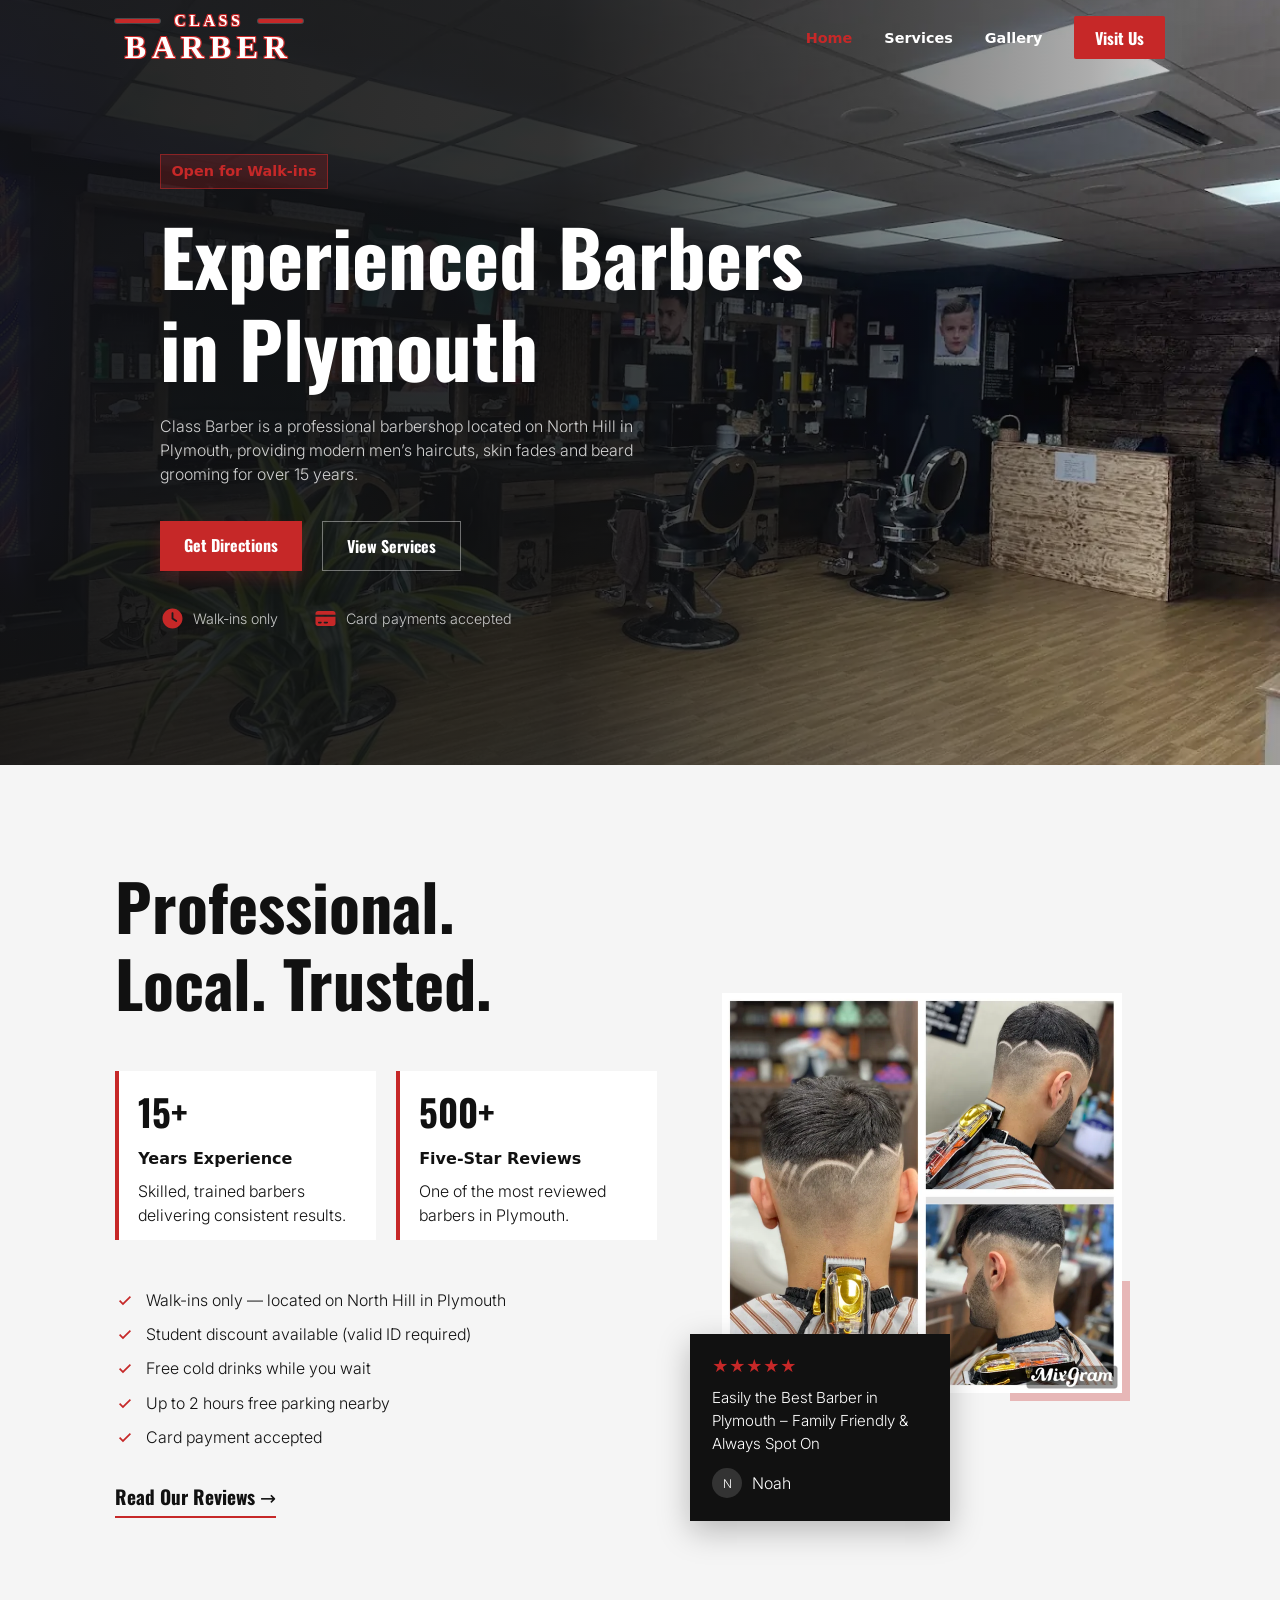
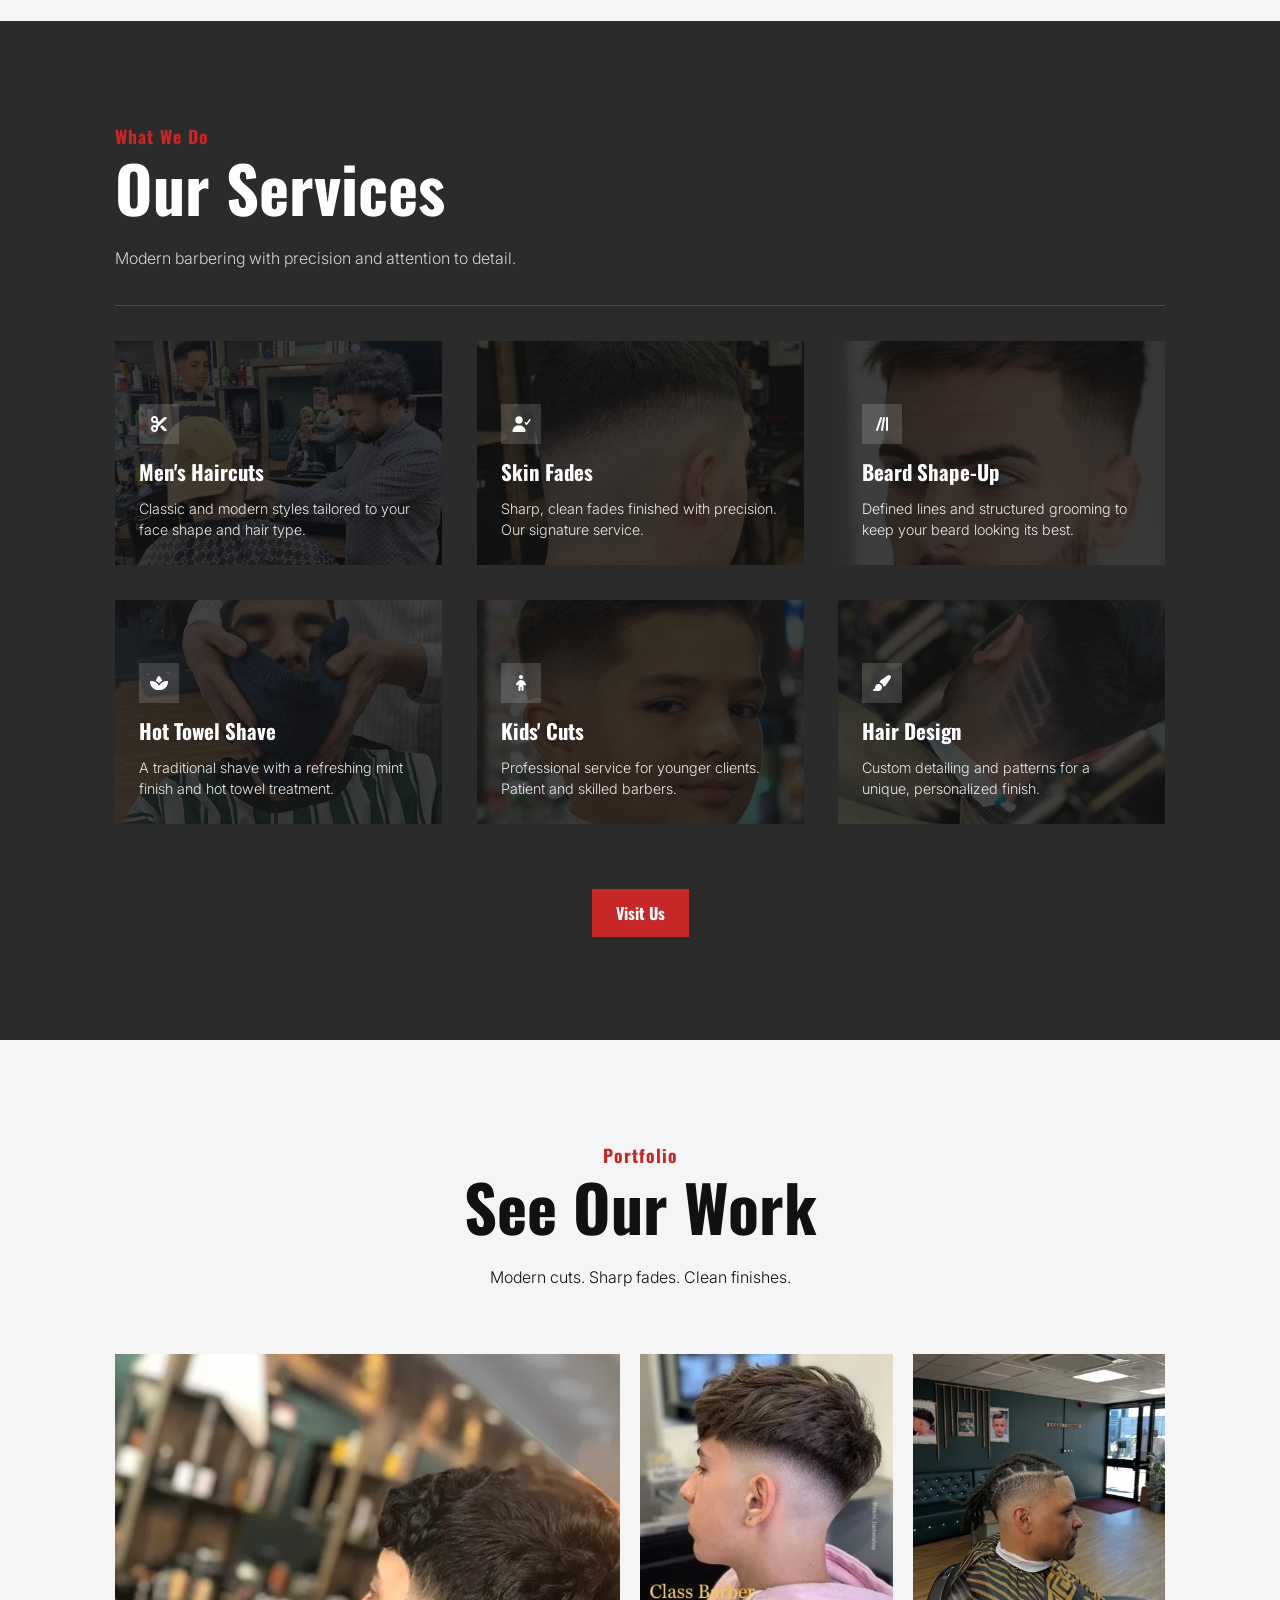
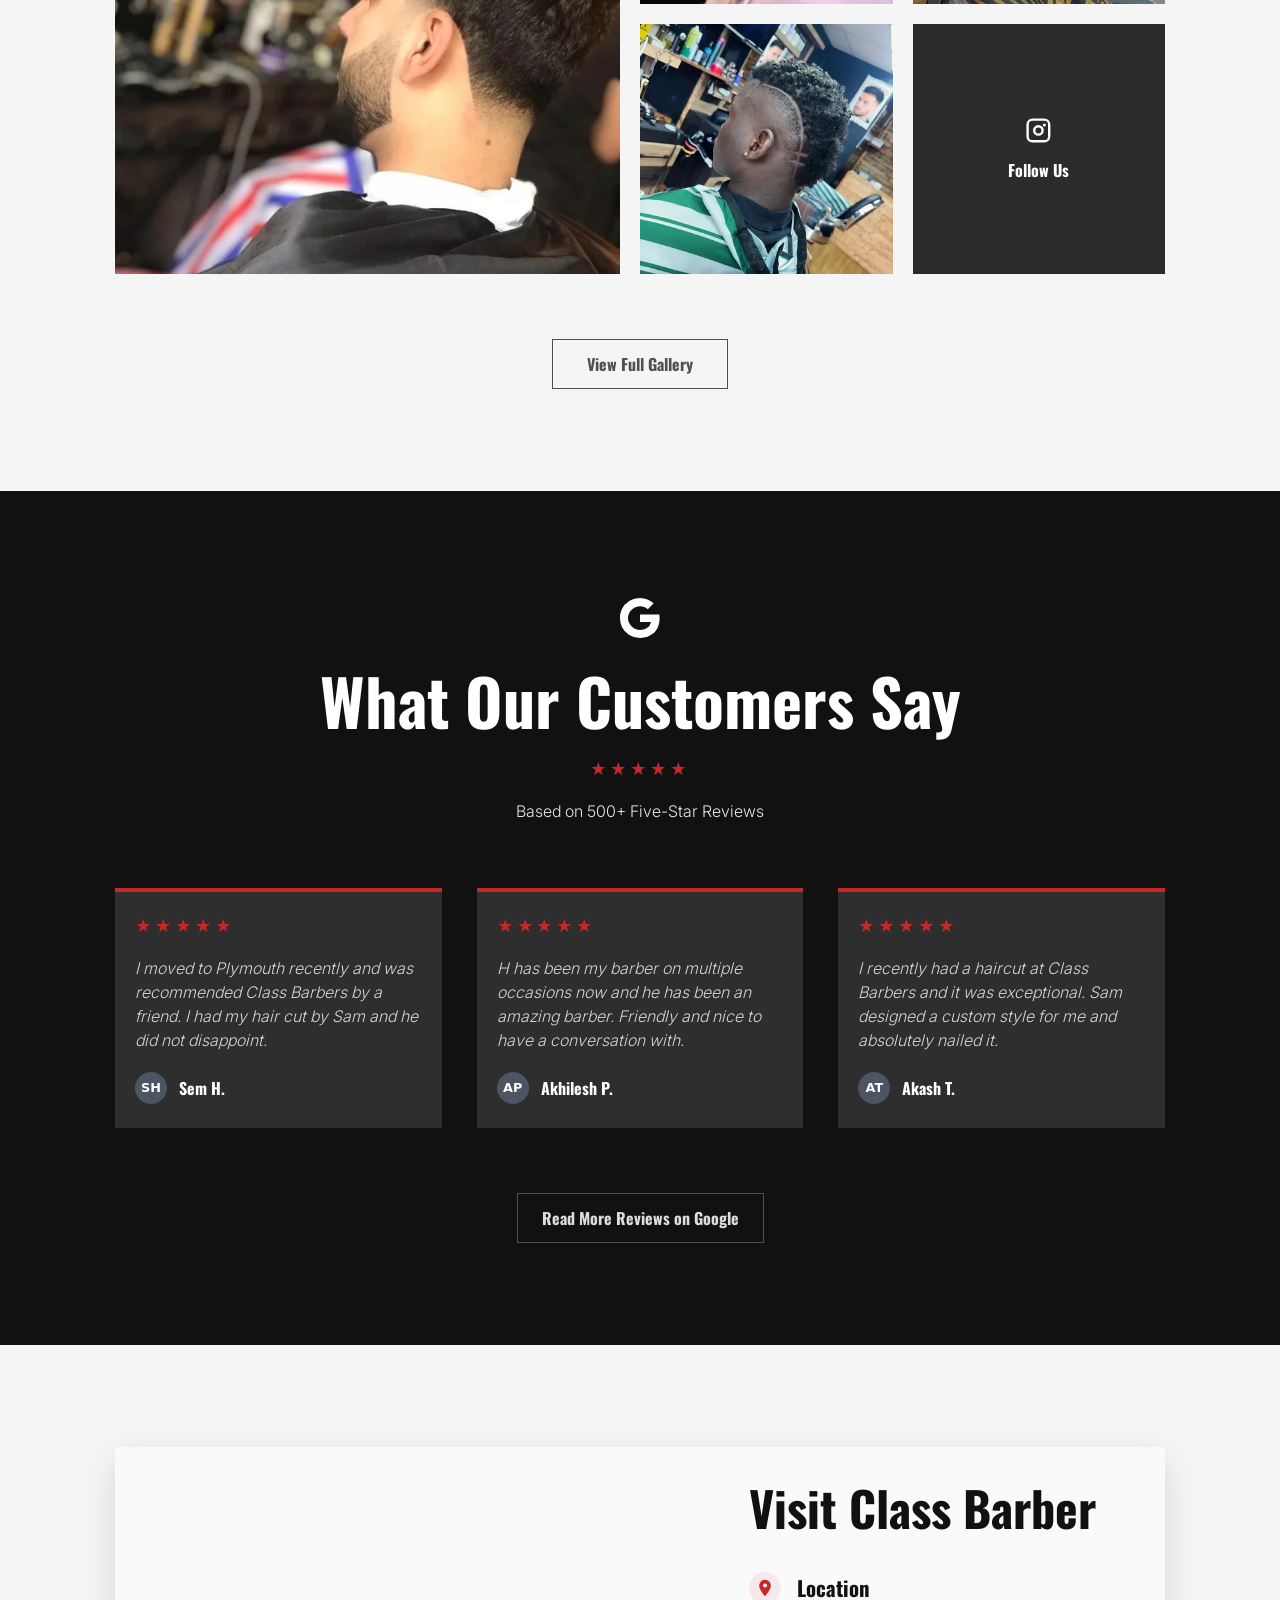
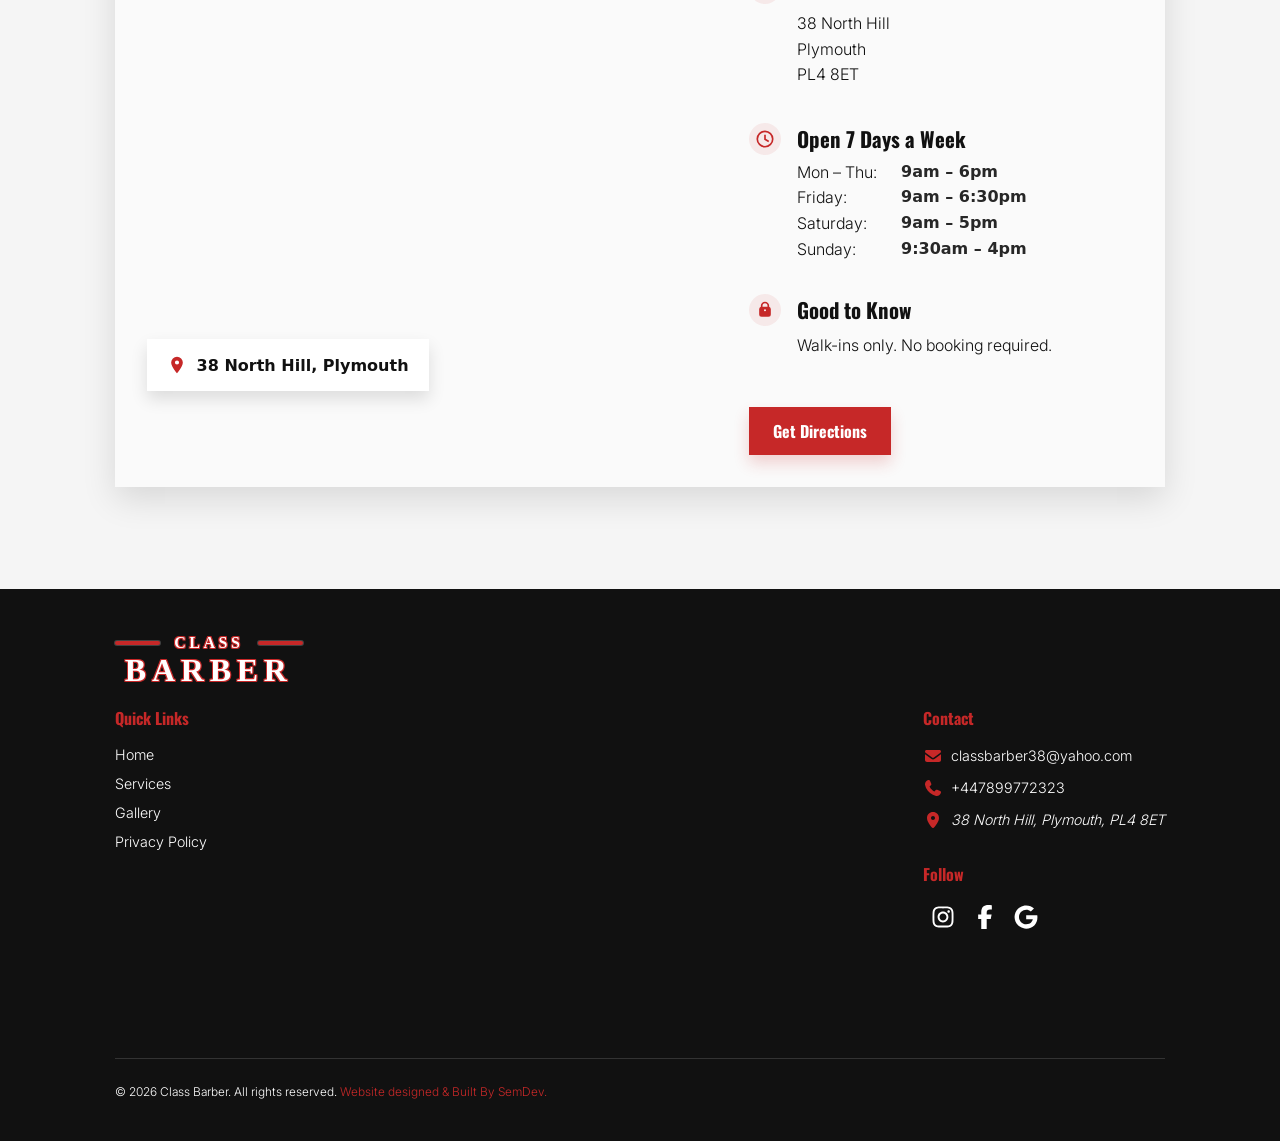
==== index.html @ 6f3cd424 "preload hero" ====
<!doctype html>
<html lang="en-GB">
  <head>
    <!-- Meta -->
    <meta charset="UTF-8" />
    <meta name="viewport" content="width=device-width, initial-scale=1.0" />
    <meta name="color-scheme" content="dark light" />

    <!-- Primary SEO -->
    <title>Class Barber | Men’s Haircuts & Skin Fades in Plymouth</title>
    <meta
      name="description"
      content="Men’s haircuts, skin fades and beard trims in Plymouth. Over 15 years experience and 500+ 5-star reviews. Walk-in barbershop on North Hill."
    />
    <link rel="canonical" href="https://classbarberuk.com/" />
    <meta
      name="robots"
      content="index, follow, max-snippet:-1, max-image-preview:large, max-video-preview:-1"
    />

    <!-- Icons & PWA -->
    <link
      rel="icon"
      type="image/png"
      sizes="32x32"
      href="/assets/images/cb-favicon.png"
    />
    <link
      rel="icon"
      type="image/png"
      sizes="192x192"
      href="/assets/images/cb-favicon.png"
    />
    <link rel="apple-touch-icon" href="/assets/images/cb-favicon.png" />
    <meta name="theme-color" content="#111111" />
    <!-- Set depending on which they have -->

    <!-- Global CSS -->
    <link rel="preload" href="/assets/css/root.css" as="style" />
    <link rel="stylesheet" href="/assets/css/root.css" />
    <link rel="preload" href="/assets/css/global.css" as="style" />
    <link rel="stylesheet" href="/assets/css/global.css" />

    <!-- Page Specific CSS -->
    <link rel="preload" href="/assets/css/home.css" as="style" />
    <link rel="stylesheet" href="/assets/css/home.css" />

    <link
      rel="preload"
      as="image"
      href="/assets/images/class-barber-interior.webp"
      type="image/webp"
      fetchpriority="high"
    />

    <!-- Fonts -->
    <link
      href="/assets/fonts/Inter-Light.woff2"
      rel="preload"
      as="font"
      crossorigin
      type="font/woff2"
    />
    <link
      href="/assets/fonts/Inter-Bold.woff2"
      rel="preload"
      as="font"
      crossorigin
      type="font/woff2"
    />
    <link
      href="/assets/fonts/Oswald-Bold.woff2"
      rel="preload"
      as="font"
      crossorigin
      type="font/woff2"
    />

    <!-- ===== Open Graph (Facebook/LinkedIn) ===== -->
    <meta property="og:type" content="website" />
    <meta property="og:site_name" content="Class Barber" />
    <meta property="og:url" content="https://classbarberuk.com/" />
    <meta
      property="og:title"
      content="Class Barber | Men’s Haircuts & Skin Fades in Plymouth"
    />
    <meta
      property="og:description"
      content="Men’s haircuts, skin fades and beard trims in Plymouth. Over 15 years experience and 500+ 5-star reviews. Walk-in barbershop on North Hill."
    />
    <meta
      property="og:image"
      content="https://classbarberuk.com/assets/images/class-barber-interior.webp"
    />
    <!-- 1200×630 recommended -->
    <meta property="og:image:width" content="1360" />
    <meta property="og:image:height" content="1020" />
    <meta
      property="og:image:alt"
      content="The interior of Class Barber in Plymouth"
    />
    <meta property="og:locale" content="en_GB" />
    <meta property="og:updated_time" content="2026-03-12T09:00:00+00:00" />

    <!-- ===== Structured Data (JSON-LD) ===== -->
    <script type="application/ld+json">
      {
        "@context": "https://schema.org",
        "@type": "HairSalon",
        "@id": "https://classbarberuk.com/#hair-salon",
        "name": "Class Barber",
        "url": "https://classbarberuk.com/",
        "telephone": "+447899772323",
        "email": "classbarber38@yahoo.com",
        "description": "Class Barber is a professional barbershop in Plymouth offering modern men's haircuts, skin fades, beard shape-ups, hot towel mint shaves, kids' cuts, and hair design.",
        "image": "https://classbarberuk.com/assets/images/class-barber-shopfront.jpg",
        "logo": "https://classbarberuk.com/assets/images/class-barber-logo.png",
        "address": {
          "@type": "PostalAddress",
          "streetAddress": "38 North Hill",
          "addressLocality": "Plymouth",
          "postalCode": "PL4 8ET",
          "addressCountry": "GB"
        },
        "areaServed": {
          "@type": "City",
          "name": "Plymouth"
        },
        "currenciesAccepted": "GBP",
        "paymentAccepted": "Cash, Credit Card, Debit Card",
        "priceRange": "££",
        "sameAs": [
          "https://share.google/Czao8CrGljNiDqcCW",
          "https://www.facebook.com/classbarber38/",
          "https://www.instagram.com/classbarber_38"
        ],
        "openingHoursSpecification": [
          {
            "@type": "OpeningHoursSpecification",
            "dayOfWeek": "https://schema.org/Monday",
            "opens": "09:00",
            "closes": "18:00"
          },
          {
            "@type": "OpeningHoursSpecification",
            "dayOfWeek": "https://schema.org/Tuesday",
            "opens": "09:00",
            "closes": "18:00"
          },
          {
            "@type": "OpeningHoursSpecification",
            "dayOfWeek": "https://schema.org/Wednesday",
            "opens": "09:00",
            "closes": "18:00"
          },
          {
            "@type": "OpeningHoursSpecification",
            "dayOfWeek": "https://schema.org/Thursday",
            "opens": "09:00",
            "closes": "18:00"
          },
          {
            "@type": "OpeningHoursSpecification",
            "dayOfWeek": "https://schema.org/Friday",
            "opens": "09:00",
            "closes": "18:30"
          },
          {
            "@type": "OpeningHoursSpecification",
            "dayOfWeek": "https://schema.org/Saturday",
            "opens": "09:00",
            "closes": "17:00"
          },
          {
            "@type": "OpeningHoursSpecification",
            "dayOfWeek": "https://schema.org/Sunday",
            "opens": "09:30",
            "closes": "16:00"
          }
        ],
        "hasOfferCatalog": {
          "@type": "OfferCatalog",
          "name": "Barber Services",
          "itemListElement": [
            {
              "@type": "Offer",
              "itemOffered": {
                "@type": "Service",
                "name": "Men's Haircuts"
              }
            },
            {
              "@type": "Offer",
              "itemOffered": {
                "@type": "Service",
                "name": "Skin Fades"
              }
            },
            {
              "@type": "Offer",
              "itemOffered": {
                "@type": "Service",
                "name": "Hot Towel Mint Shave"
              }
            },
            {
              "@type": "Offer",
              "itemOffered": {
                "@type": "Service",
                "name": "Beard Shape-Up"
              }
            },
            {
              "@type": "Offer",
              "itemOffered": {
                "@type": "Service",
                "name": "Kids' Cuts"
              }
            },
            {
              "@type": "Offer",
              "itemOffered": {
                "@type": "Service",
                "name": "Hair Design"
              }
            }
          ]
        }
      }
    </script>

    <script type="application/ld+json">
      {
        "@context": "https://schema.org",
        "@type": "Organization",
        "@id": "https://classbarberuk.com/#organization",
        "name": "Class Barber",
        "url": "https://classbarberuk.com/",
        "logo": "https://classbarberuk.com/assets/images/class-barber-logo.png",
        "email": "classbarber38@yahoo.com",
        "telephone": "+447899772323",
        "sameAs": [
          "https://share.google/Czao8CrGljNiDqcCW",
          "https://www.facebook.com/classbarber38/",
          "https://www.instagram.com/classbarber_38"
        ],
        "address": {
          "@type": "PostalAddress",
          "streetAddress": "38 North Hill",
          "addressLocality": "Plymouth",
          "postalCode": "PL4 8ET",
          "addressCountry": "GB"
        }
      }
    </script>

    <script type="application/ld+json">
      {
        "@context": "https://schema.org",
        "@type": "WebSite",
        "@id": "https://classbarberuk.com/#website",
        "url": "https://classbarberuk.com/",
        "name": "Class Barber",
        "publisher": {
          "@id": "https://classbarberuk.com/#organization"
        },
        "inLanguage": "en-GB"
      }
    </script>
  </head>

  <body>
    <a href="#main-content" class="skip-link">Skip to main content</a>
    <!-- Nav1 Component Start -->
    <!-- Nav1 Component Start -->

    <!-- Header -->
    <header id="nav1-navigation">
      <div class="nav1-container">
        <!-- Logo -->
        <a href="/" class="nav1-logo class-barber-logo">
          <span class="class-barber-logo__top">
            <span class="class-barber-logo__line" aria-hidden="true"></span>
            <span class="class-barber-logo__class">CLASS</span>
            <span class="class-barber-logo__line" aria-hidden="true"></span>
          </span>

          <span class="class-barber-logo__bottom">BARBER</span>
        </a>

        <!-- Nav Menu -->
        <div class="nav-and-button-con">
          <nav class="nav1-nav" aria-label="Primary">
            <!-- Toggle Button -->
            <button
              class="nav1-toggle"
              aria-label="Toggle Navigation"
              aria-controls="nav-menu"
              aria-expanded="false"
            >
              <span class="nav1-toggle-box">
                <span class="nav1-line" aria-hidden="true"></span>
                <span class="nav1-line" aria-hidden="true"></span>
                <span class="nav1-line" aria-hidden="true"></span>
              </span>
            </button>

            <div class="nav1-ul-wrapper" id="nav-menu">
              <ul class="nav1-ul">
                <!-- Home -->
                <li>
                  <a href="/" class="nav-link active" aria-current="page"
                    >Home</a
                  >
                </li>
                <li><a class="nav-link" href="/#services">Services</a></li>
                <li><a class="nav-link" href="/gallery/">Gallery</a></li>
              </ul>
              <div class="header-btn">
                <a
                  href="/#location"
                  class="nav1-cta-button"
                  aria-label="Go to barbershop location"
                  >Visit Us</a
                >
              </div>
            </div>
          </nav>

          <div class="header-btn">
            <a
              href="/#location"
              class="nav1-cta-button sweep-to-top"
              aria-label="Go to barbershop location"
              >Visit Us</a
            >
          </div>
        </div>
      </div>
    </header>
    <div class="nav1-overlay" id="nav-overlay" aria-hidden="true"></div>

    <!-- Nav1 Component End -->
    <!-- Nav1 Component End -->

    <!-- Main Content -->
    <main id="main-content" role="main" tabindex="-1">
      <!-- HERO -->
      <section id="hero1" aria-labelledby="hero1-heading">
        <img
          src="/assets/images/class-barber-interior.webp"
          alt=""
          class="hero1-image"
          width="1360"
          height="1020"
          fetchpriority="high"
          decoding="async"
        />
        <div class="container">
          <div class="hero1-content">
            <p class="hero1-badge">Open for Walk-ins</p>
            <h1 id="hero1-heading">Experienced Barbers<br />in Plymouth</h1>
            <p class="hero1-text">
              Class Barber is a professional barbershop located on North Hill in
              Plymouth, providing modern men’s haircuts, skin fades and beard
              grooming for over 15 years.
            </p>

            <div
              class="hero1-buttons"
              role="group"
              aria-label="Primary actions"
            >
              <a href="#location" class="cta-button main-btn sweep-to-top"
                >Get Directions</a
              >
              <a
                href="#services"
                class="cta-button hero1-ghost-btn sweep-to-top"
                >View Services</a
              >
            </div>

            <ul class="hero1-meta" aria-label="Key information">
              <li class="hero1-meta-item">
                <svg
                  class="icon"
                  viewBox="0 0 640 640"
                  aria-hidden="true"
                  focusable="false"
                  height="25"
                  width="25"
                >
                  <path
                    d="M320 64C461.4 64 576 178.6 576 320C576 461.4 461.4 576 320 576C178.6 576 64 461.4 64 320C64 178.6 178.6 64 320 64zM296 184L296 320C296 328 300 335.5 306.7 340L402.7 404C413.7 411.4 428.6 408.4 436 397.3C443.4 386.2 440.4 371.4 429.3 364L344 307.2L344 184C344 170.7 333.3 160 320 160C306.7 160 296 170.7 296 184z"
                  />
                </svg>
                <span>Walk-ins only</span>
              </li>
              <li class="hero1-meta-item">
                <svg
                  class="icon"
                  viewBox="0 0 640 640"
                  aria-hidden="true"
                  focusable="false"
                  height="25"
                  width="25"
                >
                  <path
                    d="M64 192L64 224L576 224L576 192C576 156.7 547.3 128 512 128L128 128C92.7 128 64 156.7 64 192zM64 272L64 448C64 483.3 92.7 512 128 512L512 512C547.3 512 576 483.3 576 448L576 272L64 272zM128 424C128 410.7 138.7 400 152 400L200 400C213.3 400 224 410.7 224 424C224 437.3 213.3 448 200 448L152 448C138.7 448 128 437.3 128 424zM272 424C272 410.7 282.7 400 296 400L360 400C373.3 400 384 410.7 384 424C384 437.3 373.3 448 360 448L296 448C282.7 448 272 437.3 272 424z"
                  />
                </svg>
                <span>Card payments accepted</span>
              </li>
            </ul>
          </div>
        </div>
      </section>

      <!-- WHY CHOOSE US -->
      <section id="why-choose-us" aria-labelledby="why-choose-us-heading">
        <div class="container">
          <div class="why-choose-us-layout">
            <div class="why-choose-us-content">
              <h2 id="why-choose-us-heading">
                Professional.<br />Local. Trusted.
              </h2>

              <ul class="why-choose-us-stats">
                <li class="why-choose-us-stat reveal">
                  <h3>15+</h3>
                  <p class="why-choose-us-stat-label">Years Experience</p>
                  <p>Skilled, trained barbers delivering consistent results.</p>
                </li>

                <li class="why-choose-us-stat reveal">
                  <h3>500+</h3>
                  <p class="why-choose-us-stat-label">Five-Star Reviews</p>
                  <p>One of the most reviewed barbers in Plymouth.</p>
                </li>
              </ul>

              <div class="why-choose-us-points">
                <h3 class="visually-hidden">
                  Why customers choose Class Barber
                </h3>
                <ul class="why-choose-us-list">
                  <li>
                    <svg
                      class="icon icon-small"
                      viewBox="0 0 24 24"
                      aria-hidden="true"
                    >
                      <path
                        d="M9.55 18.2 4.8 13.45l1.4-1.4 3.35 3.35 8.25-8.25 1.4 1.4Z"
                      />
                    </svg>
                    <span
                      >Walk-ins only — located on North Hill in Plymouth</span
                    >
                  </li>

                  <li>
                    <svg
                      class="icon icon-small"
                      viewBox="0 0 24 24"
                      aria-hidden="true"
                    >
                      <path
                        d="M9.55 18.2 4.8 13.45l1.4-1.4 3.35 3.35 8.25-8.25 1.4 1.4Z"
                      />
                    </svg>
                    <span>Student discount available (valid ID required)</span>
                  </li>

                  <li>
                    <svg
                      class="icon icon-small"
                      viewBox="0 0 24 24"
                      aria-hidden="true"
                    >
                      <path
                        d="M9.55 18.2 4.8 13.45l1.4-1.4 3.35 3.35 8.25-8.25 1.4 1.4Z"
                      />
                    </svg>
                    <span>Free cold drinks while you wait</span>
                  </li>

                  <li>
                    <svg
                      class="icon icon-small"
                      viewBox="0 0 24 24"
                      aria-hidden="true"
                    >
                      <path
                        d="M9.55 18.2 4.8 13.45l1.4-1.4 3.35 3.35 8.25-8.25 1.4 1.4Z"
                      />
                    </svg>
                    <span>Up to 2 hours free parking nearby</span>
                  </li>

                  <li>
                    <svg
                      class="icon icon-small"
                      viewBox="0 0 24 24"
                      aria-hidden="true"
                    >
                      <path
                        d="M9.55 18.2 4.8 13.45l1.4-1.4 3.35 3.35 8.25-8.25 1.4 1.4Z"
                      />
                    </svg>
                    <span>Card payment accepted</span>
                  </li>
                </ul>

                <a
                  href="https://www.google.com/search?client=opera-gx&sca_esv=aa86132b60f0534c&sxsrf=ANbL-n5mQdP1_HkpugspLui46O_yrd_auQ:1773312403428&si=AL3DRZEsmMGCryMMFSHJ3StBhOdZ2-6yYkXd_doETEE1OR-qOYlDsNOKWNNy8m9TrNqja2n6eWVMgpssENFefnSOarPyudlhg_Jbss1h5n3_nkcaOZW20XLArPLB1MQY4CXw1_Socown&q=Class+barber+Reviews&sa=X&ved=2ahUKEwiU_Ia_l5qTAxVgUUEAHY4PJ24Q0bkNegQIIhAH&biw=1216&bih=1027&dpr=1.25"
                  target="_blank"
                  rel="noopener noreferrer"
                  class="why-choose-us-link"
                >
                  Read Our Reviews →
                </a>
              </div>
            </div>

            <div class="why-choose-us-media">
              <figure class="why-choose-us-image">
                <img
                  src="/assets/images/class-barber-skinfade.webp"
                  alt="skinfade and hair design completed at Class Barber"
                  width="547"
                  height="547"
                  loading="lazy"
                  decoding="async"
                />
              </figure>

              <aside class="why-choose-us-review">
                <div class="why-choose-us-stars" aria-hidden="true">★★★★★</div>

                <blockquote>
                  <p>
                    Easily the Best Barber in Plymouth – Family Friendly &
                    Always Spot On
                  </p>
                </blockquote>

                <footer class="why-choose-us-reviewer">
                  <span class="review-avatar" aria-hidden="true">N</span>
                  <span>Noah</span>
                </footer>
              </aside>
            </div>
          </div>
        </div>
      </section>

      <!-- SERVICES -->
      <section id="services" aria-labelledby="services-heading">
        <div class="container">
          <header class="services-header">
            <p class="sub-intro reveal">What We Do</p>
            <h2 id="services-heading" class="reveal">Our Services</h2>
            <p style="opacity: 0.8">
              Modern barbering with precision and attention to detail.
            </p>
          </header>

          <ul class="services-grid">
            <li class="service-card reveal">
              <img
                src="/assets/images/class-barber-kids-cut2.webp"
                alt="Boy receiving a haircut at Class Barber"
                width="600"
                height="420"
                loading="lazy"
                decoding="async"
              />
              <div class="service-card-content">
                <span class="service-card-icon" aria-hidden="true">
                  <svg
                    class="icon"
                    viewBox="0 0 640 640"
                    aria-hidden="true"
                    focusable="false"
                    height="20"
                    width="20"
                  >
                    <path
                      d="M256 320L216.5 359.5C203.9 354.6 190.3 352 176 352C114.1 352 64 402.1 64 464C64 525.9 114.1 576 176 576C237.9 576 288 525.9 288 464C288 449.7 285.3 436.1 280.5 423.5L563.2 140.8C570.3 133.7 570.3 122.3 563.2 115.2C534.9 86.9 489.1 86.9 460.8 115.2L320 256L280.5 216.5C285.4 203.9 288 190.3 288 176C288 114.1 237.9 64 176 64C114.1 64 64 114.1 64 176C64 237.9 114.1 288 176 288C190.3 288 203.9 285.3 216.5 280.5L256 320zM353.9 417.9L460.8 524.8C489.1 553.1 534.9 553.1 563.2 524.8C570.3 517.7 570.3 506.3 563.2 499.2L417.9 353.9L353.9 417.9zM128 176C128 149.5 149.5 128 176 128C202.5 128 224 149.5 224 176C224 202.5 202.5 224 176 224C149.5 224 128 202.5 128 176zM176 416C202.5 416 224 437.5 224 464C224 490.5 202.5 512 176 512C149.5 512 128 490.5 128 464C128 437.5 149.5 416 176 416z"
                    />
                  </svg>
                </span>
                <h3>Men's Haircuts</h3>
                <p>
                  Classic and modern styles tailored to your face shape and hair
                  type.
                </p>
              </div>
            </li>

            <li class="service-card reveal">
              <img
                src="/assets/images/class-barber-skinfade1.webp"
                alt="Skin fade haircut completed at Class Barber"
                width="600"
                height="420"
                loading="lazy"
                decoding="async"
              />
              <div class="service-card-content">
                <span class="service-card-icon" aria-hidden="true">
                  <svg
                    class="icon"
                    viewBox="0 0 640 640"
                    aria-hidden="true"
                    focusable="false"
                    height="20"
                    width="20"
                  >
                    <path
                      d="M286 368C384.5 368 464.3 447.8 464.3 546.3C464.3 562.7 451 576 434.6 576L78 576C61.6 576 48.3 562.7 48.3 546.3C48.3 447.8 128.1 368 226.6 368L286 368zM585.7 169.9C593.5 159.2 608.5 156.8 619.2 164.6C629.9 172.4 632.3 187.4 624.5 198.1L522.1 338.9C517.9 344.6 511.4 348.3 504.4 348.7C497.4 349.1 490.4 346.5 485.5 341.4L439.1 293.4C429.9 283.9 430.1 268.7 439.7 259.5C449.2 250.3 464.4 250.6 473.6 260.1L500.1 287.5L585.7 169.8zM256.3 312C190 312 136.3 258.3 136.3 192C136.3 125.7 190 72 256.3 72C322.6 72 376.3 125.7 376.3 192C376.3 258.3 322.6 312 256.3 312z"
                    />
                  </svg>
                </span>
                <h3>Skin Fades</h3>
                <p>
                  Sharp, clean fades finished with precision. Our signature
                  service.
                </p>
              </div>
            </li>

            <li class="service-card reveal">
              <img
                src="/assets/images/class-barber-hair-design.webp"
                alt="Hair design and beard grooming at Class Barber"
                width="600"
                height="420"
                loading="lazy"
                decoding="async"
              />
              <div class="service-card-content">
                <span class="service-card-icon" aria-hidden="true">
                  <svg
                    class="icon"
                    viewBox="0 0 640 640"
                    aria-hidden="true"
                    focusable="false"
                    height="20"
                    width="20"
                  >
                    <path
                      d="M318.4 138.1C324 121.3 314.9 103.2 298.2 97.6C281.5 92 263.3 101.1 257.7 117.8L129.7 501.8C124.1 518.6 133.2 536.7 149.9 542.3C166.6 547.9 184.8 538.8 190.4 522.1L318.4 138.1zM389.3 96.4C371.9 93.5 355.4 105.3 352.5 122.7L288.5 506.7C285.6 524.1 297.4 540.6 314.8 543.5C332.2 546.4 348.7 534.6 351.6 517.2L415.6 133.2C418.5 115.8 406.7 99.3 389.3 96.4zM480 96C462.3 96 448 110.3 448 128L448 512C448 529.7 462.3 544 480 544C497.7 544 512 529.7 512 512L512 128C512 110.3 497.7 96 480 96z"
                    />
                  </svg>
                </span>
                <h3>Beard Shape-Up</h3>
                <p>
                  Defined lines and structured grooming to keep your beard
                  looking its best.
                </p>
              </div>
            </li>

            <li class="service-card reveal">
              <img
                src="/assets/images/class-barber-hot-towel.webp"
                alt="Client receiving a hot towel shave"
                width="600"
                height="420"
                loading="lazy"
                decoding="async"
              />
              <div class="service-card-content">
                <span class="service-card-icon" aria-hidden="true">
                  <svg
                    class="icon"
                    viewBox="0 0 640 640"
                    aria-hidden="true"
                    focusable="false"
                    height="20"
                    width="20"
                  >
                    <path
                      d="M201.7 291.5C236 310.2 266.2 335.6 290.5 366C301.6 379.9 311.5 394.9 319.9 410.8C328.4 394.9 338.2 380 349.3 366C373.6 335.5 403.8 310.1 438.1 291.5C479.8 268.8 527.5 256 577.8 256L587.7 256C598.8 256 607.8 265 607.8 276.1C607.8 424.1 487.9 544 339.9 544L299.7 544C151.9 544 32 424.1 32 276.1C32 265 41 256 52.1 256L62 256C112.4 256 160.1 268.8 201.7 291.5zM335.9 102C352.8 117.9 397.3 165.4 424.9 244.3C384.8 264.5 349.1 292.5 320 326.4C290.8 292.5 255.2 264.6 215.1 244.3C242.7 165.4 287.3 117.9 304.1 102C308.4 97.9 314.1 96 320 96C325.9 96 331.6 98 335.9 102z"
                    />
                  </svg>
                </span>
                <h3>Hot Towel Shave</h3>
                <p>
                  A traditional shave with a refreshing mint finish and hot
                  towel treatment.
                </p>
              </div>
            </li>

            <li class="service-card reveal">
              <img
                src="/assets/images/class-barber-kids-cut.webp"
                alt="Child receiving a haircut at Class Barber"
                width="600"
                height="420"
                loading="lazy"
                decoding="async"
              />
              <div class="service-card-content">
                <span class="service-card-icon" aria-hidden="true">
                  <svg
                    class="icon"
                    viewBox="0 0 640 640"
                    aria-hidden="true"
                    focusable="false"
                    height="20"
                    width="20"
                  >
                    <path
                      d="M256 128C256 92.7 284.7 64 320 64C355.3 64 384 92.7 384 128C384 163.3 355.3 192 320 192C284.7 192 256 163.3 256 128zM304 448L304 544C304 561.7 289.7 576 272 576C254.3 576 240 561.7 240 544L240 351.8L219.1 385C209.7 400 189.9 404.4 175 395C160.1 385.6 155.5 365.9 164.9 351L204.8 287.7C229.7 248 273.2 224 320 224C366.8 224 410.3 248 435.2 287.6L475.1 351C484.5 366 480 385.7 465.1 395.1C450.2 404.5 430.4 400 421 385.1L400 351.8L400 544C400 561.7 385.7 576 368 576C350.3 576 336 561.7 336 544L336 448L304 448z"
                    />
                  </svg>
                </span>
                <h3>Kids' Cuts</h3>
                <p>
                  Professional service for younger clients. Patient and skilled
                  barbers.
                </p>
              </div>
            </li>

            <li class="service-card reveal">
              <img
                src="/assets/images/class-barber-hair-design2.webp"
                alt="Hair design pattern cut at Class Barber"
                width="600"
                height="420"
                loading="lazy"
                decoding="async"
              />
              <div class="service-card-content">
                <span class="service-card-icon" aria-hidden="true">
                  <svg
                    class="icon"
                    viewBox="0 0 640 640"
                    aria-hidden="true"
                    focusable="false"
                    height="20"
                    width="20"
                  >
                    <path
                      d="M512.5 74.3L291.1 222C262 241.4 243.5 272.9 240.5 307.3C302.8 320.1 351.9 369.2 364.8 431.6C399.3 428.6 430.7 410.1 450.1 381L597.7 159.5C604.4 149.4 608 137.6 608 125.4C608 91.5 580.5 64 546.6 64C534.5 64 522.6 67.6 512.5 74.3zM320 464C320 402.1 269.9 352 208 352C146.1 352 96 402.1 96 464C96 467.9 96.2 471.8 96.6 475.6C98.4 493.1 86.4 512 68.8 512L64 512C46.3 512 32 526.3 32 544C32 561.7 46.3 576 64 576L208 576C269.9 576 320 525.9 320 464z"
                    />
                  </svg>
                </span>
                <h3>Hair Design</h3>
                <p>
                  Custom detailing and patterns for a unique, personalized
                  finish.
                </p>
              </div>
            </li>
          </ul>
          <div class="reviews-button-wrap">
            <a href="#location" class="cta-button main-btn sweep-to-top">
              Visit Us
            </a>
          </div>
        </div>
      </section>

      <!-- PORTFOLIO -->
      <section id="portfolio" aria-labelledby="portfolio-heading">
        <div class="container">
          <header class="portfolio-header">
            <p class="sub-intro reveal">Portfolio</p>
            <h2 id="portfolio-heading" class="reveal">See Our Work</h2>
            <p class="reveal">Modern cuts. Sharp fades. Clean finishes.</p>
          </header>

          <ul class="portfolio-grid">
            <li class="portfolio-item portfolio-item-large">
              <img
                src="/assets/images/class-barber-taperfade.webp"
                alt="Side profile of a finished taper fade"
                width="900"
                height="900"
                loading="lazy"
                decoding="async"
              />
            </li>

            <li class="portfolio-item">
              <img
                src="/assets/images/class-barber-skinfade2.webp"
                alt="Finished haircut with detailed fade and hair design"
                width="450"
                height="450"
                loading="lazy"
                decoding="async"
              />
            </li>

            <li class="portfolio-item">
              <img
                src="/assets/images/class-barber-skinfade3.webp"
                alt="Young client with a neatly styled haircut"
                width="450"
                height="450"
                loading="lazy"
                decoding="async"
              />
            </li>

            <li class="portfolio-item">
              <img
                src="/assets/images/class-barber-skin-fade.webp"
                alt="Client with a finished haircut and fade inside the shop"
                width="450"
                height="450"
                loading="lazy"
                decoding="async"
              />
            </li>

            <li>
              <a
                class="portfolio-social-card"
                href="https://www.instagram.com/classbarber_38"
                target="_blank"
                rel="noopener noreferrer"
                aria-label="Follow Class Barber on Instagram"
              >
                <svg viewBox="0 0 24 24" aria-hidden="true" focusable="false">
                  <path
                    d="M7 2h10a5 5 0 0 1 5 5v10a5 5 0 0 1-5 5H7a5 5 0 0 1-5-5V7a5 5 0 0 1 5-5Zm0 2a3 3 0 0 0-3 3v10a3 3 0 0 0 3 3h10a3 3 0 0 0 3-3V7a3 3 0 0 0-3-3H7Zm5 3.5A4.5 4.5 0 1 1 7.5 12 4.5 4.5 0 0 1 12 7.5Zm0 2A2.5 2.5 0 1 0 14.5 12 2.5 2.5 0 0 0 12 9.5Zm5-3.25a1.25 1.25 0 1 1-1.25 1.25A1.25 1.25 0 0 1 17 6.25Z"
                  />
                </svg>
                <span>Follow Us</span>
              </a>
            </li>
          </ul>

          <div class="portfolio-button-wrap">
            <a
              href="/gallery/"
              class="cta-button sub-btn portfolio-btn sweep-to-top"
            >
              View Full Gallery
            </a>
          </div>
        </div>
      </section>

      <!-- REVIEWS -->
      <section id="reviews" aria-labelledby="reviews-heading">
        <div class="container">
          <header class="reviews-header">
            <svg
              class="reviews-google-icon reveal"
              viewBox="0 0 24 24"
              aria-hidden="true"
              focusable="false"
            >
              <path
                d="M21.8 12.23c0-.68-.06-1.33-.17-1.95H12v3.69h5.5a4.7 4.7 0 0 1-2.04 3.09v2.57h3.3c1.93-1.78 3.04-4.41 3.04-7.4Z"
              />
              <path
                d="M12 22c2.76 0 5.08-.91 6.77-2.47l-3.3-2.57c-.91.61-2.08.98-3.47.98-2.66 0-4.91-1.8-5.72-4.21H2.88v2.65A10 10 0 0 0 12 22Z"
              />
              <path
                d="M6.28 13.73A5.99 5.99 0 0 1 6 12c0-.6.1-1.18.28-1.73V7.62H2.88A10 10 0 0 0 2 12c0 1.61.38 3.13 1.06 4.38l3.22-2.65Z"
              />
              <path
                d="M12 6.07c1.5 0 2.85.52 3.91 1.54l2.93-2.93C17.07 3.06 14.76 2 12 2A10 10 0 0 0 2.88 7.62l3.4 2.65C7.09 7.87 9.34 6.07 12 6.07Z"
              />
            </svg>
            <h2 id="reviews-heading" class="reveal">What Our Customers Say</h2>
            <div class="reviews-stars" aria-label="Five star rating">
              <span aria-hidden="true">★★★★★</span>
            </div>
            <p class="reveal">Based on 500+ Five-Star Reviews</p>
          </header>

          <ul class="reviews-list" aria-label="Customer reviews">
            <li class="review-card">
              <div class="reviews-stars">
                <span aria-hidden="true">★★★★★</span>
              </div>
              <blockquote class="review-quote">
                <p>
                  I moved to Plymouth recently and was recommended Class Barbers
                  by a friend. I had my hair cut by Sam and he did not
                  disappoint.
                </p>
              </blockquote>
              <div class="review-author">
                <span class="review-author-badge" aria-hidden="true">SH</span>
                <span>Sem H.</span>
              </div>
            </li>

            <li class="review-card">
              <div class="reviews-stars">
                <span aria-hidden="true">★★★★★</span>
              </div>
              <blockquote class="review-quote">
                <p>
                  H has been my barber on multiple occasions now and he has been
                  an amazing barber. Friendly and nice to have a conversation
                  with.
                </p>
              </blockquote>
              <div class="review-author">
                <span class="review-author-badge" aria-hidden="true">AP</span>
                <span>Akhilesh P.</span>
              </div>
            </li>

            <li class="review-card">
              <div class="reviews-stars">
                <span aria-hidden="true">★★★★★</span>
              </div>
              <blockquote class="review-quote">
                <p>
                  I recently had a haircut at Class Barbers and it was
                  exceptional. Sam designed a custom style for me and absolutely
                  nailed it.
                </p>
              </blockquote>
              <div class="review-author">
                <span class="review-author-badge" aria-hidden="true">AT</span>
                <span>Akash T.</span>
              </div>
            </li>
          </ul>

          <div class="reviews-button-wrap">
            <a
              href="https://www.google.com/search?client=opera-gx&sca_esv=aa86132b60f0534c&sxsrf=ANbL-n5mQdP1_HkpugspLui46O_yrd_auQ:1773312403428&si=AL3DRZEsmMGCryMMFSHJ3StBhOdZ2-6yYkXd_doETEE1OR-qOYlDsNOKWNNy8m9TrNqja2n6eWVMgpssENFefnSOarPyudlhg_Jbss1h5n3_nkcaOZW20XLArPLB1MQY4CXw1_Socown&q=Class+barber+Reviews&sa=X&ved=2ahUKEwiU_Ia_l5qTAxVgUUEAHY4PJ24Q0bkNegQIIhAH&biw=1216&bih=1027&dpr=1.25"
              target="_blank"
              rel="noopener noreferrer"
              class="cta-button reviews-btn sweep-to-top"
            >
              Read More Reviews on Google
            </a>
          </div>
        </div>
      </section>

      <!-- LOCATION -->
      <section id="location" aria-labelledby="location-heading">
        <div class="container">
          <div class="location-card">
            <div class="location-map-wrap">
              <iframe
                class="location-map"
                title="Map showing the location of Class Barber at 38 North Hill, Plymouth"
                src="https://www.google.com/maps?q=38%20North%20Hill%2C%20Plymouth%20PL4%208ET&z=15&output=embed"
                loading="lazy"
                referrerpolicy="no-referrer-when-downgrade"
                allowfullscreen
              ></iframe>

              <div class="location-map-label">
                <svg
                  class="icon icon-small"
                  viewBox="0 0 24 24"
                  focusable="false"
                  aria-hidden="true"
                >
                  <path
                    d="M12 2a7 7 0 0 0-7 7c0 5.25 7 13 7 13s7-7.75 7-13a7 7 0 0 0-7-7Zm0 9.5A2.5 2.5 0 1 1 14.5 9 2.5 2.5 0 0 1 12 11.5Z"
                  />
                </svg>
                <span>38 North Hill, Plymouth</span>
              </div>
            </div>

            <div class="location-content">
              <h2 id="location-heading">Visit Class Barber</h2>

              <ul class="location-info-list">
                <li class="location-info-item">
                  <div class="location-icon-circle" aria-hidden="true">
                    <svg
                      class="icon icon-small"
                      viewBox="0 0 24 24"
                      focusable="false"
                      aria-hidden="true"
                    >
                      <path
                        d="M12 2a7 7 0 0 0-7 7c0 5.25 7 13 7 13s7-7.75 7-13a7 7 0 0 0-7-7Zm0 9.5A2.5 2.5 0 1 1 14.5 9 2.5 2.5 0 0 1 12 11.5Z"
                      />
                    </svg>
                  </div>

                  <div class="location-info-text">
                    <h3>Location</h3>
                    <address class="location-address">
                      38 North Hill<br />
                      Plymouth<br />
                      PL4 8ET
                    </address>
                  </div>
                </li>

                <li class="location-info-item">
                  <div class="location-icon-circle" aria-hidden="true">
                    <svg
                      class="icon icon-small"
                      viewBox="0 0 24 24"
                      focusable="false"
                      aria-hidden="true"
                    >
                      <path
                        d="M12 1.75A10.25 10.25 0 1 0 22.25 12 10.26 10.26 0 0 0 12 1.75Zm0 18.5a8.25 8.25 0 1 1 8.25-8.25A8.26 8.26 0 0 1 12 20.25Zm1-13.5h-2v6l5 3 .99-1.64L13 11.69Z"
                      />
                    </svg>
                  </div>

                  <div class="location-info-text">
                    <h3>Open 7 Days a Week</h3>

                    <dl class="location-hours">
                      <div>
                        <dt>Mon – Thu:</dt>
                        <dd>
                          <time datetime="09:00">9am</time> –
                          <time datetime="18:00">6pm</time>
                        </dd>
                      </div>
                      <div>
                        <dt>Friday:</dt>
                        <dd>
                          <time datetime="09:00">9am</time> –
                          <time datetime="18:30">6:30pm</time>
                        </dd>
                      </div>
                      <div>
                        <dt>Saturday:</dt>
                        <dd>
                          <time datetime="09:00">9am</time> –
                          <time datetime="17:00">5pm</time>
                        </dd>
                      </div>
                      <div>
                        <dt>Sunday:</dt>
                        <dd>
                          <time datetime="09:30">9:30am</time> –
                          <time datetime="16:00">4pm</time>
                        </dd>
                      </div>
                    </dl>
                  </div>
                </li>

                <li class="location-info-item">
                  <div class="location-icon-circle" aria-hidden="true">
                    <svg
                      class="icon icon-small"
                      viewBox="0 0 24 24"
                      focusable="false"
                    >
                      <path
                        d="M12 2a5 5 0 0 0-5 5v1.17A3 3 0 0 0 5 11v6a3 3 0 0 0 3 3h8a3 3 0 0 0 3-3v-6a3 3 0 0 0-2-2.83V7a5 5 0 0 0-5-5Zm-3 6V7a3 3 0 1 1 6 0v1Zm3 3a1.25 1.25 0 1 1-1.25 1.25A1.25 1.25 0 0 1 12 11Z"
                      />
                    </svg>
                  </div>

                  <div class="location-info-text">
                    <h3>Good to Know</h3>
                    <p>Walk-ins only. No booking required.</p>
                  </div>
                </li>
              </ul>

              <a
                href="https://www.google.com/maps/dir/?api=1&destination=38+North+Hill,+Plymouth,+PL4+8ET"
                target="_blank"
                rel="noopener noreferrer"
                class="cta-button main-btn location-btn sweep-to-top"
              >
                Get Directions
              </a>
            </div>
          </div>
        </div>
      </section>
    </main>

    <!-- footer1 Components Start -->
    <!-- footer1 Components Start -->
    <footer id="site-footer" role="contentinfo">
      <div class="container">
        <div class="footer1-brand">
          <a href="/" class="class-barber-logo" aria-label="Class Barber home">
            <span class="class-barber-logo__top">
              <span class="class-barber-logo__line" aria-hidden="true"></span>
              <span class="class-barber-logo__class">CLASS</span>
              <span class="class-barber-logo__line" aria-hidden="true"></span>
            </span>

            <span class="class-barber-logo__bottom">BARBER</span>
          </a>
        </div>

        <div class="footer1-columns">
          <div class="footer1-links">
            <h3>Quick Links</h3>
            <ul>
              <li><a href="/">Home</a></li>
              <li><a href="/#services">Services</a></li>
              <li><a href="/gallery/">Gallery</a></li>
              <li><a href="/privacy-policy/">Privacy Policy</a></li>
            </ul>
          </div>

          <div class="footer1-links">
            <div class="location-map-wrap">
              <iframe
                class="location-map"
                title="Map showing the location of Class Barber at 38 North Hill, Plymouth"
                src="https://www.google.com/maps?q=38%20North%20Hill%2C%20Plymouth%20PL4%208ET&z=15&output=embed"
                loading="lazy"
                referrerpolicy="no-referrer-when-downgrade"
                allowfullscreen
              ></iframe>
            </div>
          </div>

          <div class="footer1-contact">
            <h3>Contact</h3>
            <ul>
              <li>
                <svg
                  class="icon"
                  xmlns="http://www.w3.org/2000/svg"
                  viewBox="0 0 640 640"
                  focusable="false"
                  aria-hidden="true"
                  height="25"
                  width="25"
                >
                  <path
                    d="M112 128C85.5 128 64 149.5 64 176C64 191.1 71.1 205.3 83.2 214.4L291.2 370.4C308.3 383.2 331.7 383.2 348.8 370.4L556.8 214.4C568.9 205.3 576 191.1 576 176C576 149.5 554.5 128 528 128L112 128zM64 260L64 448C64 483.3 92.7 512 128 512L512 512C547.3 512 576 483.3 576 448L576 260L377.6 408.8C343.5 434.4 296.5 434.4 262.4 408.8L64 260z"
                  />
                </svg>
                <a href="mailto:classbarber38@yahoo.com"
                  >classbarber38@yahoo.com</a
                >
              </li>
              <li>
                <svg
                  class="icon"
                  xmlns="http://www.w3.org/2000/svg"
                  viewBox="0 0 640 640"
                  focusable="false"
                  aria-hidden="true"
                  height="25"
                  width="25"
                >
                  <path
                    d="M224.2 89C216.3 70.1 195.7 60.1 176.1 65.4L170.6 66.9C106 84.5 50.8 147.1 66.9 223.3C104 398.3 241.7 536 416.7 573.1C493 589.3 555.5 534 573.1 469.4L574.6 463.9C580 444.2 569.9 423.6 551.1 415.8L453.8 375.3C437.3 368.4 418.2 373.2 406.8 387.1L368.2 434.3C297.9 399.4 241.3 341 208.8 269.3L253 233.3C266.9 222 271.6 202.9 264.8 186.3L224.2 89z"
                  />
                </svg>
                <a href="tel:+447899772323">+447899772323</a>
              </li>
              <li>
                <svg
                  class="icon"
                  xmlns="http://www.w3.org/2000/svg"
                  viewBox="0 0 640 640"
                  focusable="false"
                  aria-hidden="true"
                  height="25"
                  width="25"
                >
                  <path
                    d="M128 252.6C128 148.4 214 64 320 64C426 64 512 148.4 512 252.6C512 371.9 391.8 514.9 341.6 569.4C329.8 582.2 310.1 582.2 298.3 569.4C248.1 514.9 127.9 371.9 127.9 252.6zM320 320C355.3 320 384 291.3 384 256C384 220.7 355.3 192 320 192C284.7 192 256 220.7 256 256C256 291.3 284.7 320 320 320z"
                  />
                </svg>
                <address>38 North Hill, Plymouth, PL4 8ET</address>
              </li>
            </ul>
            <div class="footer-socials">
              <h3 style="padding-top: 20px">Follow</h3>
              <a
                href="https://www.instagram.com/classbarber_38"
                aria-label="Class barbers Instagram account"
                target="_blank"
                rel="noopener noreferrer"
              >
                <svg
                  class="icon"
                  xmlns="http://www.w3.org/2000/svg"
                  viewBox="0 0 640 640"
                  focusable="false"
                  aria-hidden="true"
                  height="25"
                  width="25"
                >
                  <path
                    d="M320.3 205C256.8 204.8 205.2 256.2 205 319.7C204.8 383.2 256.2 434.8 319.7 435C383.2 435.2 434.8 383.8 435 320.3C435.2 256.8 383.8 205.2 320.3 205zM319.7 245.4C360.9 245.2 394.4 278.5 394.6 319.7C394.8 360.9 361.5 394.4 320.3 394.6C279.1 394.8 245.6 361.5 245.4 320.3C245.2 279.1 278.5 245.6 319.7 245.4zM413.1 200.3C413.1 185.5 425.1 173.5 439.9 173.5C454.7 173.5 466.7 185.5 466.7 200.3C466.7 215.1 454.7 227.1 439.9 227.1C425.1 227.1 413.1 215.1 413.1 200.3zM542.8 227.5C541.1 191.6 532.9 159.8 506.6 133.6C480.4 107.4 448.6 99.2 412.7 97.4C375.7 95.3 264.8 95.3 227.8 97.4C192 99.1 160.2 107.3 133.9 133.5C107.6 159.7 99.5 191.5 97.7 227.4C95.6 264.4 95.6 375.3 97.7 412.3C99.4 448.2 107.6 480 133.9 506.2C160.2 532.4 191.9 540.6 227.8 542.4C264.8 544.5 375.7 544.5 412.7 542.4C448.6 540.7 480.4 532.5 506.6 506.2C532.8 480 541 448.2 542.8 412.3C544.9 375.3 544.9 264.5 542.8 227.5zM495 452C487.2 471.6 472.1 486.7 452.4 494.6C422.9 506.3 352.9 503.6 320.3 503.6C287.7 503.6 217.6 506.2 188.2 494.6C168.6 486.8 153.5 471.7 145.6 452C133.9 422.5 136.6 352.5 136.6 319.9C136.6 287.3 134 217.2 145.6 187.8C153.4 168.2 168.5 153.1 188.2 145.2C217.7 133.5 287.7 136.2 320.3 136.2C352.9 136.2 423 133.6 452.4 145.2C472 153 487.1 168.1 495 187.8C506.7 217.3 504 287.3 504 319.9C504 352.5 506.7 422.6 495 452z"
                  />
                </svg>
              </a>
              <a
                href="https://www.facebook.com/classbarber38/"
                aria-label="Class barbers facebook account"
                target="_blank"
                rel="noopener noreferrer"
              >
                <svg
                  class="icon"
                  xmlns="http://www.w3.org/2000/svg"
                  viewBox="0 0 640 640"
                  focusable="false"
                  aria-hidden="true"
                  height="25"
                  width="25"
                >
                  <path
                    d="M240 363.3L240 576L356 576L356 363.3L442.5 363.3L460.5 265.5L356 265.5L356 230.9C356 179.2 376.3 159.4 428.7 159.4C445 159.4 458.1 159.8 465.7 160.6L465.7 71.9C451.4 68 416.4 64 396.2 64C289.3 64 240 114.5 240 223.4L240 265.5L174 265.5L174 363.3L240 363.3z"
                  />
                </svg>
              </a>
              <a
                href="https://share.google/Czao8CrGljNiDqcCW"
                aria-label="Class Barbers google business profile"
                target="_blank"
                rel="noopener noreferrer"
              >
                <svg
                  class="icon"
                  xmlns="http://www.w3.org/2000/svg"
                  viewBox="0 0 640 640"
                  focusable="false"
                  aria-hidden="true"
                  height="25"
                  width="25"
                >
                  <path
                    d="M564 325.8C564 467.3 467.1 568 324 568C186.8 568 76 457.2 76 320C76 182.8 186.8 72 324 72C390.8 72 447 96.5 490.3 136.9L422.8 201.8C334.5 116.6 170.3 180.6 170.3 320C170.3 406.5 239.4 476.6 324 476.6C422.2 476.6 459 406.2 464.8 369.7L324 369.7L324 284.4L560.1 284.4C562.4 297.1 564 309.3 564 325.8z"
                  />
                </svg>
              </a>
            </div>
          </div>
        </div>

        <div class="footer1-bottom">
          <p class="footer1-copy">
            © 2026 Class Barber. All rights reserved.
            <a
              href="https://builtbysemdev.com"
              class="brand-accent built-by-link"
            >
              Website designed & Built By SemDev.
            </a>
          </p>
        </div>
      </div>
    </footer>
    <!-- footer1 Components End -->
    <!-- footer1 Components End -->

    <script src="/assets/js/global.js" defer></script>
  </body>
</html>
---- assets/css/root.css ----
:root {
  --spaceXs: 10px;
  --spaceSm: 20px;
  --spaceSmmd: 35px;
  --spaceMd: 50px;
  --spaceLg: 65px;
  --mainBrandColour: #C62828;
  --bgColour1: #F5F5F5;
  --bgColour2: #111111;
  --bgColour3: #2B2B2B;
  --textColour1: #FFFFFF;
  --textColour2: #111111;
  --maxW: 80rem;
  --sectionPadding: clamp(5rem, 8vw, 7rem) 1rem;
  --headerFont: "Oswald", system-ui, sans-serif;
  --bodyFont: "Inter", system-ui, sans-serif;
}
---- assets/css/root.css ----
:root {
  --spaceXs: 10px;
  --spaceSm: 20px;
  --spaceSmmd: 35px;
  --spaceMd: 50px;
  --spaceLg: 65px;
  --mainBrandColour: #C62828;
  --bgColour1: #F5F5F5;
  --bgColour2: #111111;
  --bgColour3: #2B2B2B;
  --textColour1: #FFFFFF;
  --textColour2: #111111;
  --maxW: 80rem;
  --sectionPadding: clamp(5rem, 8vw, 7rem) 1rem;
  --headerFont: "Oswald", system-ui, sans-serif;
  --bodyFont: "Inter", system-ui, sans-serif;
}
---- assets/css/global.css ----
/* Fonts */
@font-face {
  font-display: swap;
  font-family: "Oswald";
  font-style: normal;
  font-weight: 600;
  src: url("/assets/fonts/Oswald-Bold.woff2") format("woff2");
}

@font-face {
  font-display: swap;
  font-family: "Inter";
  font-style: normal;
  font-weight: 300;
  src: url("/assets/fonts/Inter-Light.woff2") format("woff2");
}

@font-face {
  font-display: swap;
  font-family: "Inter";
  font-style: normal;
  font-weight: 600;
  src: url("/assets/fonts/Inter-Bold.woff2") format("woff2");
}

/* visible-only-on-focus skip link */
.skip-link {
  position: absolute;
  left: -9999px;
  top: auto;
}

.skip-link:focus {
  left: 1rem;
  top: 1rem;
  z-index: 10000;
  padding: 0.6rem 1rem;
  background: #000;
  color: #fff;
  border-radius: 0.375rem;
}

/* visually hidden but screen-reader readable */
.visually-hidden {
  position: absolute !important;
  width: 1px;
  height: 1px;
  padding: 0;
  margin: -1px;
  overflow: hidden;
  clip: rect(0 0 0 0);
  white-space: nowrap;
  border: 0;
}

/* always show a focus style */
:focus-visible {
  outline: 2px solid currentColor;
  outline-offset: 3px;
}

/* reduced motion */
@media (prefers-reduced-motion: reduce) {
  * {
    animation-duration: 0.01ms !important;
    animation-iteration-count: 1 !important;
    transition-duration: 0.01ms !important;
    scroll-behavior: auto !important;
  }
}

/* Global Styles */
html {
  font-size: 16px;
}

*,
*:before,
*:after {
  margin: 0;
  box-sizing: border-box;
  padding: 0;
}

body,
html {
  margin: 0;
  overflow-x: hidden;
  padding: 0;
  font-family: var(--bodyFont);
  color: var(--textColour1);
  scroll-behavior: smooth;
  background-color: var(--bgColour1);
}

section {
  padding: var(--sectionPadding);
}

.container {
  max-width: 1050px;
  margin: 0 auto;
}

p {
  line-height: 1.5em;
}

h1,
h2,
h3 {
  font-family: var(--headerFont);
  font-weight: 600;
}

h1 {
  font-size: clamp(3.2rem, 6vw, 5rem);
  line-height: 1.2em;
}

h2 {
  font-size: clamp(2.2rem, 5vw, 4rem);
  line-height: 1.2em;
}

h3 {
  font-size: clamp(1.2rem, 1.8vw, 1.3rem);
}

.brand-accent {
  color: var(--mainBrandColour);
}

.sub-heading {
  color: var(--mainBrandColour);
}

.sub-intro {
  font-size: 1.1rem;
  font-family: var(--headerFont);
  color: var(--mainBrandColour);
  letter-spacing: 1px;
}

.icon {
  fill: var(--mainBrandColour);
  width: 25px;
  height: 25px;
}

.icon-small {
  width: 20px;
  height: 20px;
}

.icon-brand-colour {
  fill: var(--mainBrandColour);
}

/* Icon Circle */
.icon-circle {
  width: clamp(40px, 6.5vw, 48px);
  height: clamp(40px, 6.5vw, 48px);
  background: rgba(36, 124, 255, 0.192);
  color: var(--mainBrandColour);
  border-radius: 50%;
  font-size: clamp(1.2rem, 2.5vw, 1.5rem);
  display: flex;
  align-items: center;
  justify-content: center;
  margin-bottom: 1.2rem;
}

/* Button Styles */
/* Button CSS */
.main-btn {
  background-color: var(--mainBrandColour);
  border: none;
  color: white;
  cursor: pointer;
}

.sub-btn {
  background-color: rgb(230, 230, 230);
  border: 1px solid var(--mainBrandColour);
  color: var(--mainBrandColour);
  font-weight: 500;
}

.cta-button {
  padding: 0.75rem 1.5rem;
  text-decoration: none;
  font-weight: 600;
  font-size: 1rem;
  display: inline-block;
  transition: all 0.3s;
  font-family: var(--headerFont);
  position: relative;
}

/* Animations */

/* Sweep To Top */
.sweep-to-top {
  display: inline-block;
  vertical-align: middle;
  transform: perspective(1px) translateZ(0);
  transform: perspective(1px) translateZ(0);
  box-shadow: 0 0 1px rgba(0, 0, 0, 0);
  position: relative;
  transition-property: color;
  transition-property: color;
  transition-duration: 0.3s;
  transition-duration: 0.3s;
}

.sweep-to-top:before {
  content: "";
  position: absolute;
  z-index: -1;
  top: 0;
  left: 0;
  right: 0;
  bottom: 0;
  background: #8a1212;
  transform: scaleY(0);
  transform: scaleY(0);
  transform-origin: 50% 100%;
  transform-origin: 50% 100%;
  transition-property: transform;
  transition-property: transform;
  transition-duration: 0.3s;
  transition-duration: 0.3s;
  transition-timing-function: ease-out;
  transition-timing-function: ease-out;
}
.sweep-to-top:hover,
.sweep-to-top:focus,
.sweep-to-top:active {
  color: white;
}
.sweep-to-top:hover:before,
.sweep-to-top:focus:before,
.sweep-to-top:active:before {
  transform: scaleY(1);
  transform: scaleY(1);
}

/* Hover up */
.hover-up {
  transition: box-shadow 0.3s;
  transition:
    transform 0.3s ease,
    box-shadow 0.3s ease;
  will-change: transform;
}

.hover-up:hover {
  transform: translateY(-6px);
  box-shadow: 0 8px 20px rgba(0, 0, 0, 0.4);
}

/* LOGO */
.class-barber-logo {
  --logo-red: var(--mainBrandColour);
  --logo-white: #ffffff;
  --logo-outline: rgba(198, 40, 40, 0.9);

  display: inline-flex;
  flex-direction: column;
  align-items: center;
  gap: 0.15rem;
  text-decoration: none;
  line-height: 1;
}

.class-barber-logo__top {
  display: flex;
  align-items: center;
  gap: 0.9rem;
}

.class-barber-logo__class,
.class-barber-logo__bottom {
  color: var(--logo-white);
  text-transform: uppercase;
  letter-spacing: 0.12em;
  font-family: "Georgia", "Times New Roman", serif;
  font-weight: 700;
  text-shadow:
    -1px 0 var(--logo-outline),
    1px 0 var(--logo-outline),
    0 -1px var(--logo-outline),
    0 1px var(--logo-outline),
    -1px -1px var(--logo-outline),
    1px -1px var(--logo-outline),
    -1px 1px var(--logo-outline),
    1px 1px var(--logo-outline);
}

.class-barber-logo__class {
  font-size: 1rem;
  letter-spacing: 0.22em;
}

.class-barber-logo__bottom {
  font-size: 2rem;
  letter-spacing: 0.18em;
}

.class-barber-logo__line {
  width: 2.8rem;
  height: 0.22rem;
  background: var(--logo-red);
  position: relative;
  display: inline-block;
  border-radius: 999px;
  box-shadow: 0 0 0 1px rgba(255, 255, 255, 0.2);
}

.class-barber-logo__line::before {
  left: 0.45rem;
}

.class-barber-logo__line::after {
  right: 0.45rem;
}

/* ==== Nav1 Component Styles Start ==== */
/* ==== Nav1 Component Styles Start ==== */
#nav1-navigation {
  position: fixed;
  top: 0;
  left: 50%;
  transform: translateX(-50%);
  width: 100%;
  background: transparent;
  z-index: 1000;
  color: #fff;
  padding: 0.8rem 2rem;
  transition:
    background-color 0.3s ease,
    box-shadow 0.3s ease;
}

/* SCROLLED STATE */
#nav1-navigation.is-scrolled {
  background: var(--bgColour2);
  color: var(--textColour1);
  box-shadow: 0 4px 4px rgba(0, 0, 0, 0.1);
}

.nav1-container {
  display: flex;
  align-items: center;
  justify-content: space-between;
  max-width: 1050px;
  margin: auto;
}

.nav-and-button-con {
  display: flex;
  align-items: center;
  gap: 2rem;
}

.nav1-inner {
  display: flex;
  flex-direction: row;
  align-items: center;
}

.nav1-ul li a {
  font-family: var(--bodyFont);
  font-weight: 600;
  color: var(--textColour1);
  text-decoration: none;
  transition: color 0.3s;
}

.nav1-logo {
  text-decoration: none;
  color: currentColor;
  font-size: 26px;
  letter-spacing: 1px;
}

.nav1-toggle {
  border: none;
  border-radius: 4px;
  width: 42px;
  height: 42px;
  display: flex;
  justify-content: center;
  align-items: center;
  cursor: pointer;
  z-index: 10;
  transition: transform 0.6s;
  background: transparent;
}

.nav1-toggle-box {
  width: 24px;
  height: 18px;
  position: relative;
}

.nav1-line {
  width: 100%;
  height: 2px;
  background: white;
  position: absolute;
  left: 0;
  transition: all 0.3s;
  border-radius: 1px;
}

.nav1-line:nth-child(1) {
  top: 0;
}
.nav1-line:nth-child(2) {
  top: 8px;
}
.nav1-line:nth-child(3) {
  bottom: 0;
}

/* Animate to "X" */
.nav1-toggle.active .nav1-line:nth-child(1) {
  transform: rotate(45deg);
  top: 8px;
}
.nav1-toggle.active .nav1-line:nth-child(2) {
  opacity: 0;
}
.nav1-toggle.active .nav1-line:nth-child(3) {
  transform: rotate(-45deg);
  bottom: auto;
  top: 8px;
}

/* Menu */
.nav1-ul-wrapper {
  width: 100%;
  transform: scaleY(0);
  transform-origin: top;
  transition: transform 0.4s;
  overflow: hidden;
}

.nav1-ul {
  list-style: none;
  padding: 1.5rem 0;
  margin: 0;
  display: flex;
  flex-direction: column;
  align-items: center;
  gap: 1.3rem;
  font-size: 0.9rem;
}

.nav1-ul a:hover {
  color: var(--mainBrandColour);
  transition: color 0.3s;
}

.nav1-ul .active {
  color: var(--mainBrandColour);
}

/* Button */
.header-btn {
  display: none;
}

.cta-button.main-btn.zoom-out {
  font-size: 1rem;
  font-weight: 600;
  background: var(--mainBrandColour);
  border-radius: 0px;
  text-decoration: none;
}

/* Show menu when active */
#nav1-navigation.nav1-active .nav1-ul-wrapper {
  transform: scaleY(1);
  transition-delay: 0.3s;
  opacity: 1;
}

.nav1-overlay {
  position: fixed;
  top: 0;
  left: 0;
  width: 100%;
  height: 100vh;
  background: rgba(0, 0, 0, 0.15);
  opacity: 0;
  visibility: hidden;
  transition:
    opacity 0.4s ease 0.3s,
    visibility 0.4s linear 0.6s;
  z-index: 90;
}

.nav1-overlay.active {
  opacity: 1;
  visibility: visible;
  transform: scaleY(1);
  transition:
    transform 0.3s ease,
    opacity 0.3s ease,
    visibility 0s;
}

.icon-blue {
  fill: var(--mainBrandColour);
}

.nav1-ul-wrapper .header-btn {
  display: none;
}

.nav1-cta-button {
  background-color: var(--mainBrandColour);
  color: white;
  border-radius: 2px;
  text-decoration: none;
  font-size: 1rem;
  padding: 0.6rem 1.3rem;
  font-family: var(--headerFont);
}

/* Desktop Styles */
@media screen and (min-width: 1024px) {
  .nav1-toggle {
    display: none;
  }

  .nav1-ul-wrapper {
    transform: none !important;
    display: flex;
    align-items: center;
    height: auto;
  }

  .nav1-ul {
    flex-direction: row;
    gap: 2rem;
    padding: 0;
  }

  .header-btn {
    display: block;
  }

  .nav1-ul li a {
    color: currentColor;
  }
}

@media screen and (max-width: 1023px) {
  .nav1-ul-wrapper {
    width: 100%;
    height: auto;
    background-color: var(--bgColour2);
    transform: scaleY(0);
    transform-origin: top;
    transition:
      opacity 0.3s,
      transform 0.4s;
    overflow: hidden;
    opacity: 0;
    position: absolute;
    box-sizing: border-box;
    padding-bottom: 1rem;
    left: 0;
    top: 70px;
  }

  .nav1-ul {
    list-style: none;
    padding: 1.5rem 0;
    margin: 0;
    max-height: 90vh;
    width: 100%;
    box-sizing: border-box;
    overflow: auto;
    height: auto;
    display: flex;
    flex-direction: column;
    align-items: center;
  }

  .nav1-ul li {
    display: block;
    width: 100%;
    text-align: center;
  }

  .nav1-ul-wrapper .header-btn {
    display: flex;
    justify-content: center;
  }

  .nav1-ul-wrapper .header-btn .cta-button {
    margin-bottom: 1rem;
  }
}
/* ==== Nav1 Component Styles End ==== */
/* ==== Nav1 Component Styles End ==== */

/* LOCATION */
#location {
  background: var(--bgColour1);
  color: var(--textColour2);
}

.location-card {
  background: rgba(255, 255, 255, 0.45);
  box-shadow: 0 0.75rem 2rem rgba(0, 0, 0, 0.12);
  padding: clamp(1.5rem, 3vw, 2rem);
  display: grid;
  gap: var(--spaceLg);
}

.location-map-wrap {
  position: relative;
}

.location-map {
  width: 100%;
  height: 100%;
  min-height: 26rem;
  border: 0;
  display: block;
}

.location-map-label {
  position: absolute;
  left: 0;
  bottom: -1rem;
  display: inline-flex;
  align-items: center;
  gap: 0.6rem;
  background: #fff;
  color: var(--textColour2);
  padding: 1rem 1.25rem;
  box-shadow: 0 0.5rem 1rem rgba(0, 0, 0, 0.12);
  font-weight: 600;
}

.location-content {
  display: flex;
  flex-direction: column;
  justify-content: center;
}

#location-heading {
  margin-bottom: var(--spaceSmmd);
  color: var(--textColour2);
  font-size: clamp(2rem, 4vw, 3rem);
}

.location-info-list {
  list-style: none;
  display: flex;
  flex-direction: column;
  gap: var(--spaceSmmd);
}

.location-info-item {
  display: grid;
  grid-template-columns: auto 1fr;
  gap: 1rem;
  align-items: start;
}

.location-icon-circle {
  width: 2rem;
  height: 2rem;
  border-radius: 50%;
  background: rgba(198, 40, 40, 0.08);
  display: flex;
  align-items: center;
  justify-content: center;
  flex-shrink: 0;
}

.location-info-text h3 {
  margin-bottom: 0.5rem;
  color: var(--textColour2);
}

.location-address {
  font-style: normal;
  line-height: 1.6;
}

.location-hours {
  display: grid;
  gap: 0.35rem;
}

.location-hours div {
  display: grid;
  grid-template-columns: 5.5rem 1fr;
  gap: 1rem;
}

.location-hours dt {
  font-weight: 400;
}

.location-hours dd {
  margin: 0;
  font-weight: 600;
  opacity: 0.9;
}

.location-btn {
  margin-top: var(--spaceMd);
  width: fit-content;
  box-shadow: 0 0.5rem 1rem rgba(198, 40, 40, 0.2);
}

@media screen and (min-width: 900px) {
  .location-card {
    grid-template-columns: minmax(0, 1fr) minmax(18rem, 24rem);
    align-items: center;
  }
}

@media screen and (max-width: 699px) {
  .location-map {
    min-height: 20rem;
  }

  .location-map-label {
    margin-top: 1rem;
  }
}

@media screen and (max-width: 426px) {
  .location-card {
    padding: 1rem;
  }

  .location-btn {
    width: 100%;
    text-align: center;
  }

  .location-hours div {
    gap: 0.5rem;
  }
}

/* footer1.css */
/* footer1 Component Styles Start */
/* footer1 Component Styles Start */
#site-footer {
  color: var(--textColour1);
  padding: 2.5rem 1rem;
  margin: 0 auto;
  background-color: var(--bgColour2);
}

.footer1-brand {
  margin-bottom: var(--spaceSm);
}

.footer1-logo {
  font-size: 1.5rem;
  font-weight: 700;
  margin-bottom: 2rem;
}

.brand-accent {
  color: var(--mainBrandColour);
  opacity: 1;
}

.footer1-description {
  font-size: 0.9rem;
  color: var(--textColour1);
  margin-bottom: 2rem;
  line-height: 1.4;
}

/* Columns */
.footer1-columns {
  display: flex;
  justify-content: space-between;
  gap: 2rem;
  flex-wrap: wrap;
  margin-bottom: 2rem;
}

.footer1-columns h3 {
  font-size: 1rem;
  margin-bottom: 1rem;
  color: var(--mainBrandColour);
}

.footer1-links ul,
.footer1-contact ul {
  list-style: none;
  padding: 0;
  margin: 0;
}

.footer1-links li,
.footer1-contact li {
  font-size: 0.9rem;
  margin-bottom: 0.75rem;
  color: var(--textColour1);
  display: flex;
  gap: 0.5rem;
  align-items: center;
}

.footer1-contact .icon {
  height: 20px;
  width: 20px;
}

footer a {
  color: var(--textColour1);
  text-decoration: none;
  transition: color 0.5s;
}

.footer1-links a:hover {
  color: var(--mainBrandColour);
}

/* Bottom Row */
.footer1-bottom {
  border-top: 1px solid #333;
  padding-top: 1.5rem;
  display: flex;
  justify-content: space-between;
  align-items: center;
  flex-wrap: wrap;
  gap: 1rem;
}

.footer1-copy {
  font-size: 0.75rem;
  color: var(--textColour1);
}

.footer-socials a {
  margin-left: 0.3rem;
  font-size: 1.5rem;
}

.footer-socials .icon {
  height: 30px;
  width: 30px;
}

.footer-socials svg {
  fill: var(--textColour1);
  transition: fill 0.3s;
}

.footer-socials svg:hover {
  fill: var(--mainBrandColour);
  transition: fill 0.3s;
}

.location-card {
  background: rgba(255, 255, 255, 0.45);
  box-shadow: 0 0.75rem 2rem rgba(0, 0, 0, 0.12);
  padding: clamp(1.5rem, 3vw, 2rem);
  display: grid;
  gap: var(--spaceLg);
}

.location-map-wrap {
  position: relative;
}

#site-footer .location-map {
  width: 100%;
  height: 100%;
  min-height: 20rem;
  border: 0;
  display: block;
}

.location-map-label {
  position: absolute;
  left: 0;
  bottom: -1rem;
  display: inline-flex;
  align-items: center;
  gap: 0.6rem;
  background: #fff;
  color: var(--textColour2);
  padding: 1rem 1.25rem;
  box-shadow: 0 0.5rem 1rem rgba(0, 0, 0, 0.12);
  font-weight: 600;
}
/* footer1 Component Styles End */
/* footer1 Component Styles End */

.reveal {
  opacity: 0;
  transform: translateY(24px);
  will-change: opacity, transform;
  transition-delay: 0.3s;
  transition:
    opacity 0.7s ease-out,
    transform 0.7s ease-out,
    box-shadow 0.6s;
}

.reveal.visible {
  opacity: 1;
  transform: translateY(0);
  transition:
    opacity 0.7s ease-out,
    transform 0.7s ease-out,
    box-shadow 0.6s;
}
---- assets/css/global.css ----
/* Fonts */
@font-face {
  font-display: swap;
  font-family: "Oswald";
  font-style: normal;
  font-weight: 600;
  src: url("/assets/fonts/Oswald-Bold.woff2") format("woff2");
}

@font-face {
  font-display: swap;
  font-family: "Inter";
  font-style: normal;
  font-weight: 300;
  src: url("/assets/fonts/Inter-Light.woff2") format("woff2");
}

@font-face {
  font-display: swap;
  font-family: "Inter";
  font-style: normal;
  font-weight: 600;
  src: url("/assets/fonts/Inter-Bold.woff2") format("woff2");
}

/* visible-only-on-focus skip link */
.skip-link {
  position: absolute;
  left: -9999px;
  top: auto;
}

.skip-link:focus {
  left: 1rem;
  top: 1rem;
  z-index: 10000;
  padding: 0.6rem 1rem;
  background: #000;
  color: #fff;
  border-radius: 0.375rem;
}

/* visually hidden but screen-reader readable */
.visually-hidden {
  position: absolute !important;
  width: 1px;
  height: 1px;
  padding: 0;
  margin: -1px;
  overflow: hidden;
  clip: rect(0 0 0 0);
  white-space: nowrap;
  border: 0;
}

/* always show a focus style */
:focus-visible {
  outline: 2px solid currentColor;
  outline-offset: 3px;
}

/* reduced motion */
@media (prefers-reduced-motion: reduce) {
  * {
    animation-duration: 0.01ms !important;
    animation-iteration-count: 1 !important;
    transition-duration: 0.01ms !important;
    scroll-behavior: auto !important;
  }
}

/* Global Styles */
html {
  font-size: 16px;
}

*,
*:before,
*:after {
  margin: 0;
  box-sizing: border-box;
  padding: 0;
}

body,
html {
  margin: 0;
  overflow-x: hidden;
  padding: 0;
  font-family: var(--bodyFont);
  color: var(--textColour1);
  scroll-behavior: smooth;
  background-color: var(--bgColour1);
}

section {
  padding: var(--sectionPadding);
}

.container {
  max-width: 1050px;
  margin: 0 auto;
}

p {
  line-height: 1.5em;
}

h1,
h2,
h3 {
  font-family: var(--headerFont);
  font-weight: 600;
}

h1 {
  font-size: clamp(3.2rem, 6vw, 5rem);
  line-height: 1.2em;
}

h2 {
  font-size: clamp(2.2rem, 5vw, 4rem);
  line-height: 1.2em;
}

h3 {
  font-size: clamp(1.2rem, 1.8vw, 1.3rem);
}

.brand-accent {
  color: var(--mainBrandColour);
}

.sub-heading {
  color: var(--mainBrandColour);
}

.sub-intro {
  font-size: 1.1rem;
  font-family: var(--headerFont);
  color: var(--mainBrandColour);
  letter-spacing: 1px;
}

.icon {
  fill: var(--mainBrandColour);
  width: 25px;
  height: 25px;
}

.icon-small {
  width: 20px;
  height: 20px;
}

.icon-brand-colour {
  fill: var(--mainBrandColour);
}

/* Icon Circle */
.icon-circle {
  width: clamp(40px, 6.5vw, 48px);
  height: clamp(40px, 6.5vw, 48px);
  background: rgba(36, 124, 255, 0.192);
  color: var(--mainBrandColour);
  border-radius: 50%;
  font-size: clamp(1.2rem, 2.5vw, 1.5rem);
  display: flex;
  align-items: center;
  justify-content: center;
  margin-bottom: 1.2rem;
}

/* Button Styles */
/* Button CSS */
.main-btn {
  background-color: var(--mainBrandColour);
  border: none;
  color: white;
  cursor: pointer;
}

.sub-btn {
  background-color: rgb(230, 230, 230);
  border: 1px solid var(--mainBrandColour);
  color: var(--mainBrandColour);
  font-weight: 500;
}

.cta-button {
  padding: 0.75rem 1.5rem;
  text-decoration: none;
  font-weight: 600;
  font-size: 1rem;
  display: inline-block;
  transition: all 0.3s;
  font-family: var(--headerFont);
  position: relative;
}

/* Animations */

/* Sweep To Top */
.sweep-to-top {
  display: inline-block;
  vertical-align: middle;
  transform: perspective(1px) translateZ(0);
  transform: perspective(1px) translateZ(0);
  box-shadow: 0 0 1px rgba(0, 0, 0, 0);
  position: relative;
  transition-property: color;
  transition-property: color;
  transition-duration: 0.3s;
  transition-duration: 0.3s;
}

.sweep-to-top:before {
  content: "";
  position: absolute;
  z-index: -1;
  top: 0;
  left: 0;
  right: 0;
  bottom: 0;
  background: #8a1212;
  transform: scaleY(0);
  transform: scaleY(0);
  transform-origin: 50% 100%;
  transform-origin: 50% 100%;
  transition-property: transform;
  transition-property: transform;
  transition-duration: 0.3s;
  transition-duration: 0.3s;
  transition-timing-function: ease-out;
  transition-timing-function: ease-out;
}
.sweep-to-top:hover,
.sweep-to-top:focus,
.sweep-to-top:active {
  color: white;
}
.sweep-to-top:hover:before,
.sweep-to-top:focus:before,
.sweep-to-top:active:before {
  transform: scaleY(1);
  transform: scaleY(1);
}

/* Hover up */
.hover-up {
  transition: box-shadow 0.3s;
  transition:
    transform 0.3s ease,
    box-shadow 0.3s ease;
  will-change: transform;
}

.hover-up:hover {
  transform: translateY(-6px);
  box-shadow: 0 8px 20px rgba(0, 0, 0, 0.4);
}

/* LOGO */
.class-barber-logo {
  --logo-red: var(--mainBrandColour);
  --logo-white: #ffffff;
  --logo-outline: rgba(198, 40, 40, 0.9);

  display: inline-flex;
  flex-direction: column;
  align-items: center;
  gap: 0.15rem;
  text-decoration: none;
  line-height: 1;
}

.class-barber-logo__top {
  display: flex;
  align-items: center;
  gap: 0.9rem;
}

.class-barber-logo__class,
.class-barber-logo__bottom {
  color: var(--logo-white);
  text-transform: uppercase;
  letter-spacing: 0.12em;
  font-family: "Georgia", "Times New Roman", serif;
  font-weight: 700;
  text-shadow:
    -1px 0 var(--logo-outline),
    1px 0 var(--logo-outline),
    0 -1px var(--logo-outline),
    0 1px var(--logo-outline),
    -1px -1px var(--logo-outline),
    1px -1px var(--logo-outline),
    -1px 1px var(--logo-outline),
    1px 1px var(--logo-outline);
}

.class-barber-logo__class {
  font-size: 1rem;
  letter-spacing: 0.22em;
}

.class-barber-logo__bottom {
  font-size: 2rem;
  letter-spacing: 0.18em;
}

.class-barber-logo__line {
  width: 2.8rem;
  height: 0.22rem;
  background: var(--logo-red);
  position: relative;
  display: inline-block;
  border-radius: 999px;
  box-shadow: 0 0 0 1px rgba(255, 255, 255, 0.2);
}

.class-barber-logo__line::before {
  left: 0.45rem;
}

.class-barber-logo__line::after {
  right: 0.45rem;
}

/* ==== Nav1 Component Styles Start ==== */
/* ==== Nav1 Component Styles Start ==== */
#nav1-navigation {
  position: fixed;
  top: 0;
  left: 50%;
  transform: translateX(-50%);
  width: 100%;
  background: transparent;
  z-index: 1000;
  color: #fff;
  padding: 0.8rem 2rem;
  transition:
    background-color 0.3s ease,
    box-shadow 0.3s ease;
}

/* SCROLLED STATE */
#nav1-navigation.is-scrolled {
  background: var(--bgColour2);
  color: var(--textColour1);
  box-shadow: 0 4px 4px rgba(0, 0, 0, 0.1);
}

.nav1-container {
  display: flex;
  align-items: center;
  justify-content: space-between;
  max-width: 1050px;
  margin: auto;
}

.nav-and-button-con {
  display: flex;
  align-items: center;
  gap: 2rem;
}

.nav1-inner {
  display: flex;
  flex-direction: row;
  align-items: center;
}

.nav1-ul li a {
  font-family: var(--bodyFont);
  font-weight: 600;
  color: var(--textColour1);
  text-decoration: none;
  transition: color 0.3s;
}

.nav1-logo {
  text-decoration: none;
  color: currentColor;
  font-size: 26px;
  letter-spacing: 1px;
}

.nav1-toggle {
  border: none;
  border-radius: 4px;
  width: 42px;
  height: 42px;
  display: flex;
  justify-content: center;
  align-items: center;
  cursor: pointer;
  z-index: 10;
  transition: transform 0.6s;
  background: transparent;
}

.nav1-toggle-box {
  width: 24px;
  height: 18px;
  position: relative;
}

.nav1-line {
  width: 100%;
  height: 2px;
  background: white;
  position: absolute;
  left: 0;
  transition: all 0.3s;
  border-radius: 1px;
}

.nav1-line:nth-child(1) {
  top: 0;
}
.nav1-line:nth-child(2) {
  top: 8px;
}
.nav1-line:nth-child(3) {
  bottom: 0;
}

/* Animate to "X" */
.nav1-toggle.active .nav1-line:nth-child(1) {
  transform: rotate(45deg);
  top: 8px;
}
.nav1-toggle.active .nav1-line:nth-child(2) {
  opacity: 0;
}
.nav1-toggle.active .nav1-line:nth-child(3) {
  transform: rotate(-45deg);
  bottom: auto;
  top: 8px;
}

/* Menu */
.nav1-ul-wrapper {
  width: 100%;
  transform: scaleY(0);
  transform-origin: top;
  transition: transform 0.4s;
  overflow: hidden;
}

.nav1-ul {
  list-style: none;
  padding: 1.5rem 0;
  margin: 0;
  display: flex;
  flex-direction: column;
  align-items: center;
  gap: 1.3rem;
  font-size: 0.9rem;
}

.nav1-ul a:hover {
  color: var(--mainBrandColour);
  transition: color 0.3s;
}

.nav1-ul .active {
  color: var(--mainBrandColour);
}

/* Button */
.header-btn {
  display: none;
}

.cta-button.main-btn.zoom-out {
  font-size: 1rem;
  font-weight: 600;
  background: var(--mainBrandColour);
  border-radius: 0px;
  text-decoration: none;
}

/* Show menu when active */
#nav1-navigation.nav1-active .nav1-ul-wrapper {
  transform: scaleY(1);
  transition-delay: 0.3s;
  opacity: 1;
}

.nav1-overlay {
  position: fixed;
  top: 0;
  left: 0;
  width: 100%;
  height: 100vh;
  background: rgba(0, 0, 0, 0.15);
  opacity: 0;
  visibility: hidden;
  transition:
    opacity 0.4s ease 0.3s,
    visibility 0.4s linear 0.6s;
  z-index: 90;
}

.nav1-overlay.active {
  opacity: 1;
  visibility: visible;
  transform: scaleY(1);
  transition:
    transform 0.3s ease,
    opacity 0.3s ease,
    visibility 0s;
}

.icon-blue {
  fill: var(--mainBrandColour);
}

.nav1-ul-wrapper .header-btn {
  display: none;
}

.nav1-cta-button {
  background-color: var(--mainBrandColour);
  color: white;
  border-radius: 2px;
  text-decoration: none;
  font-size: 1rem;
  padding: 0.6rem 1.3rem;
  font-family: var(--headerFont);
}

/* Desktop Styles */
@media screen and (min-width: 1024px) {
  .nav1-toggle {
    display: none;
  }

  .nav1-ul-wrapper {
    transform: none !important;
    display: flex;
    align-items: center;
    height: auto;
  }

  .nav1-ul {
    flex-direction: row;
    gap: 2rem;
    padding: 0;
  }

  .header-btn {
    display: block;
  }

  .nav1-ul li a {
    color: currentColor;
  }
}

@media screen and (max-width: 1023px) {
  .nav1-ul-wrapper {
    width: 100%;
    height: auto;
    background-color: var(--bgColour2);
    transform: scaleY(0);
    transform-origin: top;
    transition:
      opacity 0.3s,
      transform 0.4s;
    overflow: hidden;
    opacity: 0;
    position: absolute;
    box-sizing: border-box;
    padding-bottom: 1rem;
    left: 0;
    top: 70px;
  }

  .nav1-ul {
    list-style: none;
    padding: 1.5rem 0;
    margin: 0;
    max-height: 90vh;
    width: 100%;
    box-sizing: border-box;
    overflow: auto;
    height: auto;
    display: flex;
    flex-direction: column;
    align-items: center;
  }

  .nav1-ul li {
    display: block;
    width: 100%;
    text-align: center;
  }

  .nav1-ul-wrapper .header-btn {
    display: flex;
    justify-content: center;
  }

  .nav1-ul-wrapper .header-btn .cta-button {
    margin-bottom: 1rem;
  }
}
/* ==== Nav1 Component Styles End ==== */
/* ==== Nav1 Component Styles End ==== */

/* LOCATION */
#location {
  background: var(--bgColour1);
  color: var(--textColour2);
}

.location-card {
  background: rgba(255, 255, 255, 0.45);
  box-shadow: 0 0.75rem 2rem rgba(0, 0, 0, 0.12);
  padding: clamp(1.5rem, 3vw, 2rem);
  display: grid;
  gap: var(--spaceLg);
}

.location-map-wrap {
  position: relative;
}

.location-map {
  width: 100%;
  height: 100%;
  min-height: 26rem;
  border: 0;
  display: block;
}

.location-map-label {
  position: absolute;
  left: 0;
  bottom: -1rem;
  display: inline-flex;
  align-items: center;
  gap: 0.6rem;
  background: #fff;
  color: var(--textColour2);
  padding: 1rem 1.25rem;
  box-shadow: 0 0.5rem 1rem rgba(0, 0, 0, 0.12);
  font-weight: 600;
}

.location-content {
  display: flex;
  flex-direction: column;
  justify-content: center;
}

#location-heading {
  margin-bottom: var(--spaceSmmd);
  color: var(--textColour2);
  font-size: clamp(2rem, 4vw, 3rem);
}

.location-info-list {
  list-style: none;
  display: flex;
  flex-direction: column;
  gap: var(--spaceSmmd);
}

.location-info-item {
  display: grid;
  grid-template-columns: auto 1fr;
  gap: 1rem;
  align-items: start;
}

.location-icon-circle {
  width: 2rem;
  height: 2rem;
  border-radius: 50%;
  background: rgba(198, 40, 40, 0.08);
  display: flex;
  align-items: center;
  justify-content: center;
  flex-shrink: 0;
}

.location-info-text h3 {
  margin-bottom: 0.5rem;
  color: var(--textColour2);
}

.location-address {
  font-style: normal;
  line-height: 1.6;
}

.location-hours {
  display: grid;
  gap: 0.35rem;
}

.location-hours div {
  display: grid;
  grid-template-columns: 5.5rem 1fr;
  gap: 1rem;
}

.location-hours dt {
  font-weight: 400;
}

.location-hours dd {
  margin: 0;
  font-weight: 600;
  opacity: 0.9;
}

.location-btn {
  margin-top: var(--spaceMd);
  width: fit-content;
  box-shadow: 0 0.5rem 1rem rgba(198, 40, 40, 0.2);
}

@media screen and (min-width: 900px) {
  .location-card {
    grid-template-columns: minmax(0, 1fr) minmax(18rem, 24rem);
    align-items: center;
  }
}

@media screen and (max-width: 699px) {
  .location-map {
    min-height: 20rem;
  }

  .location-map-label {
    margin-top: 1rem;
  }
}

@media screen and (max-width: 426px) {
  .location-card {
    padding: 1rem;
  }

  .location-btn {
    width: 100%;
    text-align: center;
  }

  .location-hours div {
    gap: 0.5rem;
  }
}

/* footer1.css */
/* footer1 Component Styles Start */
/* footer1 Component Styles Start */
#site-footer {
  color: var(--textColour1);
  padding: 2.5rem 1rem;
  margin: 0 auto;
  background-color: var(--bgColour2);
}

.footer1-brand {
  margin-bottom: var(--spaceSm);
}

.footer1-logo {
  font-size: 1.5rem;
  font-weight: 700;
  margin-bottom: 2rem;
}

.brand-accent {
  color: var(--mainBrandColour);
  opacity: 1;
}

.footer1-description {
  font-size: 0.9rem;
  color: var(--textColour1);
  margin-bottom: 2rem;
  line-height: 1.4;
}

/* Columns */
.footer1-columns {
  display: flex;
  justify-content: space-between;
  gap: 2rem;
  flex-wrap: wrap;
  margin-bottom: 2rem;
}

.footer1-columns h3 {
  font-size: 1rem;
  margin-bottom: 1rem;
  color: var(--mainBrandColour);
}

.footer1-links ul,
.footer1-contact ul {
  list-style: none;
  padding: 0;
  margin: 0;
}

.footer1-links li,
.footer1-contact li {
  font-size: 0.9rem;
  margin-bottom: 0.75rem;
  color: var(--textColour1);
  display: flex;
  gap: 0.5rem;
  align-items: center;
}

.footer1-contact .icon {
  height: 20px;
  width: 20px;
}

footer a {
  color: var(--textColour1);
  text-decoration: none;
  transition: color 0.5s;
}

.footer1-links a:hover {
  color: var(--mainBrandColour);
}

/* Bottom Row */
.footer1-bottom {
  border-top: 1px solid #333;
  padding-top: 1.5rem;
  display: flex;
  justify-content: space-between;
  align-items: center;
  flex-wrap: wrap;
  gap: 1rem;
}

.footer1-copy {
  font-size: 0.75rem;
  color: var(--textColour1);
}

.footer-socials a {
  margin-left: 0.3rem;
  font-size: 1.5rem;
}

.footer-socials .icon {
  height: 30px;
  width: 30px;
}

.footer-socials svg {
  fill: var(--textColour1);
  transition: fill 0.3s;
}

.footer-socials svg:hover {
  fill: var(--mainBrandColour);
  transition: fill 0.3s;
}

.location-card {
  background: rgba(255, 255, 255, 0.45);
  box-shadow: 0 0.75rem 2rem rgba(0, 0, 0, 0.12);
  padding: clamp(1.5rem, 3vw, 2rem);
  display: grid;
  gap: var(--spaceLg);
}

.location-map-wrap {
  position: relative;
}

#site-footer .location-map {
  width: 100%;
  height: 100%;
  min-height: 20rem;
  border: 0;
  display: block;
}

.location-map-label {
  position: absolute;
  left: 0;
  bottom: -1rem;
  display: inline-flex;
  align-items: center;
  gap: 0.6rem;
  background: #fff;
  color: var(--textColour2);
  padding: 1rem 1.25rem;
  box-shadow: 0 0.5rem 1rem rgba(0, 0, 0, 0.12);
  font-weight: 600;
}
/* footer1 Component Styles End */
/* footer1 Component Styles End */

.reveal {
  opacity: 0;
  transform: translateY(24px);
  will-change: opacity, transform;
  transition-delay: 0.3s;
  transition:
    opacity 0.7s ease-out,
    transform 0.7s ease-out,
    box-shadow 0.6s;
}

.reveal.visible {
  opacity: 1;
  transform: translateY(0);
  transition:
    opacity 0.7s ease-out,
    transform 0.7s ease-out,
    box-shadow 0.6s;
}
---- assets/css/home.css ----
/* HERO */
#hero1 {
  position: relative;
  min-height: 85vh;
  display: flex;
  align-items: center;
  color: var(--textColour1);
  overflow: hidden;
  z-index: 1;
}

#hero1 .container {
  width: 100%;
  padding-top: 20px;
}

/* Hero image */
.hero1-image {
  position: absolute;
  inset: 0;
  width: 100%;
  height: 100%;
  object-fit: cover;
  z-index: -2;
}

/* Dark overlay */
#hero1::before {
  content: "";
  position: absolute;
  inset: 0;
  background: linear-gradient(
    90deg,
    rgba(17, 17, 17, 0.92) 0%,
    rgba(17, 17, 17, 0.86) 44%,
    rgba(17, 17, 17, 0.35) 85%,
    rgba(17, 17, 17, 0) 100%
  );
  z-index: -1;
}

.hero1-content {
  max-width: 60rem;
  margin: 0 auto;
}

.hero1-badge {
  display: inline-block;
  font-size: 0.9rem;
  padding: 0.35rem 0.65rem;
  background: rgba(198, 40, 40, 0.22);
  border: 1px solid rgba(198, 40, 40, 0.55);
  margin-bottom: var(--spaceSm);
  color: var(--mainBrandColour);
  font-weight: 600;
}

.hero1-text {
  max-width: 34rem;
  margin-top: var(--spaceSm);
  color: var(--textColour1);
  opacity: 0.8;
}

.hero1-buttons {
  display: flex;
  gap: var(--spaceSm);
  flex-wrap: wrap;
  margin-top: var(--spaceSmmd);
}

.hero1-buttons .main-btn {
  box-shadow: 0 0.5rem 1rem rgba(198, 40, 40, 0.2);
}

.hero1-ghost-btn {
  background: transparent;
  border: 1px solid rgba(255, 255, 255, 0.4);
  color: var(--textColour1);
}

.hero1-meta {
  list-style: none;
  display: flex;
  gap: var(--spaceSmmd);
  flex-wrap: wrap;
  margin-top: var(--spaceSmmd);
}

.hero1-meta-item {
  display: flex;
  align-items: center;
  gap: 0.5rem;
  font-size: 0.9rem;
  color: rgba(255, 255, 255, 0.75);
}

/* WHY CHOOSE US */
#why-choose-us {
  background: var(--bgColour1);
  color: var(--textColour2);
}

.why-choose-us-layout {
  display: grid;
  gap: var(--spaceLg);
}

#why-choose-us-heading {
  padding-bottom: var(--spaceMd);
}

/* stats */
.why-choose-us-stats {
  display: grid;
  grid-template-columns: repeat(2, 1fr);
  gap: var(--spaceSm);
  margin-bottom: var(--spaceMd);
  list-style: none;
}

.why-choose-us-stat {
  background: rgba(255, 255, 255);
  border-left: 4px solid var(--mainBrandColour);
  padding: 0.8rem 1.2rem;
}

.why-choose-us-stat h3 {
  font-size: clamp(2rem, 3vw, 2.3rem);
  margin-bottom: 0.5rem;
}

.why-choose-us-stat-label {
  font-weight: 600;
  margin-bottom: 0.5rem;
}

/* bullet list */
.why-choose-us-list {
  list-style: none;
  display: flex;
  flex-direction: column;
  gap: 0.9rem;
  margin-top: var(--spaceSm);
}

.why-choose-us-list li {
  display: flex;
  gap: 0.7rem;
  align-items: flex-start;
}

.why-choose-us-link {
  display: inline-block;
  margin-top: var(--spaceSmmd);
  font-family: var(--headerFont);
  text-decoration: none;
  color: var(--textColour2);
  padding-bottom: 5px;
  border-bottom: 2px solid var(--mainBrandColour);
  font-size: 1.2rem;
}

/* media */
.why-choose-us-media {
  position: relative;
  max-width: 400px;
}

/* decorative square */
.why-choose-us-media::after {
  content: "";
  position: absolute;
  right: -0.5rem;
  bottom: -0.5rem;
  width: 120px;
  height: 120px;
  background: var(--mainBrandColour);
  z-index: 0;
  opacity: 0.3;
}

/* image */
.why-choose-us-image {
  position: relative;
  z-index: 1;
}

.why-choose-us-image img {
  width: 100%;
  height: auto;
  display: block;
  object-fit: cover;
}

/* review card */
.why-choose-us-review {
  position: absolute;
  bottom: -8rem;
  left: -2rem;
  background: var(--bgColour2);
  color: var(--textColour1);
  padding: 1.4rem;
  width: 260px;
  box-shadow: 0 10px 30px rgba(0, 0, 0, 0.25);
  z-index: 2;
}

.why-choose-us-review p {
  font-size: 0.95rem;
}

.why-choose-us-stars {
  color: var(--mainBrandColour);
  margin-bottom: 0.7rem;
}

.why-choose-us-reviewer {
  display: flex;
  align-items: center;
  gap: 0.6rem;
  margin-top: 0.8rem;
}

.review-avatar {
  width: 30px;
  height: 30px;
  border-radius: 50%;
  background: #333;
  display: flex;
  align-items: center;
  justify-content: center;
  font-size: 0.75rem;
}

/* layout */
@media (min-width: 700px) {
  .why-choose-us-layout {
    grid-template-columns: 1.1fr 0.9fr;
    align-items: center;
  }
}

@media (max-width: 700px) {
  .why-choose-us-stats {
    grid-template-columns: 1fr;
  }
}

@media (max-width: 700px) {
  .why-choose-us-review {
    display: none;
  }

  .why-choose-us-content {
    order: 2;
  }

  .why-choose-us-media {
    order: 1;
  }
}

@media (max-width: 424px) {
  .hero1-buttons a {
    width: 100%;
    text-align: center;
  }

  .hero1-meta {
    gap: var(--spaceSm);
    margin-top: var(--spaceSm);
  }
}

/* SERVICES */
#services {
  background: var(--bgColour3);
  color: var(--textColour1);
}

.services-header {
  border-bottom: 1px solid rgba(255, 255, 255, 0.15);
  padding-bottom: var(--spaceSmmd);
  margin-bottom: var(--spaceSmmd);
}

#services-heading {
  margin-bottom: var(--spaceSm);
}

.services-grid {
  list-style: none;
  display: grid;
  gap: var(--spaceSmmd);
}

.service-card {
  height: 224px;
  position: relative;
  display: block;
  width: 100%;
  overflow: hidden;
  text-decoration: none;
  color: var(--textColour1);
  background: var(--bgColour2);
}

.service-card::after {
  content: "";
  position: absolute;
  inset: 0;
  background: rgba(17, 17, 17, 0.789);
  pointer-events: none;
}

.service-card img {
  position: absolute;
  inset: 0;
  width: calc(100% + 2px);
  height: calc(100% + 2px);
  object-fit: cover;
  display: block;
  top: -1px;
  left: -1px;
}

.service-card p {
  font-size: 0.9rem;
  opacity: 0.9;
}

.service-card-content {
  position: relative;
  z-index: 1;
  height: 100%;
  display: flex;
  flex-direction: column;
  justify-content: flex-end;
  padding: 1.5rem;
  gap: 0.7rem;
}

.service-card-icon {
  width: 40px;
  height: 40px;
  background: rgba(255, 255, 255, 0.15);
  display: flex;
  align-items: center;
  justify-content: center;
}

.service-card-icon .icon {
  fill: white;
  width: 20px;
  height: 20px;
}

.service-card-link:hover .service-card-overlay {
  background: rgba(17, 17, 17, 0.35);
}

@media (min-width: 426px) {
  .services-grid {
    grid-template-columns: repeat(2, 1fr);
  }
}

@media (min-width: 1024px) {
  .services-grid {
    grid-template-columns: repeat(3, 1fr);
  }
}

/* PORTFOLIO */
#portfolio {
  background: var(--bgColour1);
  color: var(--textColour2);
}

.portfolio-header {
  text-align: center;
  margin: 0 auto var(--spaceLg);
}

.portfolio-header h2 {
  margin-bottom: var(--spaceSm);
  color: var(--textColour2);
}

.portfolio-header > p:last-child {
  color: var(--textColour2);
}

.portfolio-grid {
  display: grid;
  gap: var(--spaceSm);
  max-height: 520px;
  list-style: none;
}

.portfolio-item {
  margin: 0;
  overflow: hidden;
}

.portfolio-item img {
  display: block;
  width: 100%;
  height: 100%;
  object-fit: cover;
}

.portfolio-social-card {
  display: flex;
  flex-direction: column;
  align-items: center;
  justify-content: center;
  gap: 0.85rem;
  min-height: 220px;
  background: var(--bgColour3);
  color: var(--textColour1);
  text-decoration: none;
  padding: 1.5rem;
  text-align: center;
}

.portfolio-social-card svg {
  width: 1.8rem;
  height: 1.8rem;
  fill: currentColor;
}

.portfolio-social-card span {
  font-family: var(--headerFont);
}

.portfolio-button-wrap {
  display: flex;
  justify-content: center;
  margin-top: var(--spaceLg);
}

.portfolio-btn {
  display: inline-flex;
  align-items: center;
  gap: 0.85rem;
  min-width: 11rem;
  justify-content: center;
  background-color: transparent;
  border: 1px solid rgb(80, 80, 80);
  color: rgb(80, 80, 80);
}

@media screen and (min-width: 521px) {
  .portfolio-grid {
    grid-template-columns: 2fr 1fr 1fr;
    grid-template-rows: repeat(2, 1fr);
  }

  .portfolio-item-large {
    grid-row: 1 / span 2;
  }

  .portfolio-item,
  .portfolio-social-card {
    height: 100%;
    min-height: 0;
  }

  .portfolio-item-large {
    aspect-ratio: auto;
  }

  .portfolio-grid > * {
    min-height: 170px;
  }
}

@media screen and (max-width: 521px) {
  .portfolio-item img {
    aspect-ratio: 1 / 1;
  }
}

@media screen and (max-width: 520px) {
  .portfolio-grid {
    grid-template-columns: repeat(2, minmax(0, 1fr));
    gap: var(--spaceSm);
    max-height: none;
  }

  .portfolio-item,
  .portfolio-social-card {
    height: auto;
    min-height: 0;
  }

  .portfolio-item {
    margin: 0;
  }

  .portfolio-item img {
    display: block;
    width: 100%;
    height: 100%;
    object-fit: cover;
    aspect-ratio: auto;
  }

  .portfolio-item-large {
    grid-column: 1 / -1;
  }

  .portfolio-item-large img {
    aspect-ratio: 1 / 0.88;
  }

  .portfolio-item:nth-of-type(2) img,
  .portfolio-item:nth-of-type(3) img {
    aspect-ratio: 1 / 1;
  }

  .portfolio-item:nth-of-type(4) {
    grid-column: 1 / -1;
  }

  .portfolio-item:nth-of-type(4) img {
    aspect-ratio: 1 / 0.82;
  }

  .portfolio-social-card {
    display: none;
  }

  .portfolio-btn {
    width: 100%;
    max-width: 100%;
  }
}

/* REVIEWS */
#reviews {
  background: var(--bgColour2);
  color: var(--textColour1);
}

.reviews-header {
  text-align: center;
  margin: 0 auto var(--spaceLg);
}

.reviews-google-icon {
  width: 3rem;
  height: 3rem;
  fill: var(--textColour1);
  display: block;
  margin: 0 auto var(--spaceSm);
}

.reviews-header h2 {
  margin-bottom: var(--spaceSm);
}

.reviews-header > p:last-child {
  color: var(--textColour1);
  opacity: 0.9;
}

.reviews-stars {
  color: var(--mainBrandColour);
  letter-spacing: 0.18rem;
  margin-bottom: var(--spaceSm);
}

.reviews-list {
  list-style: none;
  display: grid;
  gap: var(--spaceSmmd);
  max-width: 1050px;
  margin: 0 auto;
}

.review-card {
  background: rgba(255, 255, 255, 0.12);
  border-top: 4px solid var(--mainBrandColour);
  padding: 1.5rem 1.25rem;
}

.review-quote p {
  opacity: 0.8;
  font-style: italic;
}

.review-author {
  display: flex;
  align-items: center;
  gap: 0.75rem;
  margin-top: var(--spaceSm);
  font-family: var(--headerFont);
}

.review-author-badge {
  width: 2rem;
  height: 2rem;
  border-radius: 50%;
  display: inline-flex;
  align-items: center;
  justify-content: center;
  background: #4b5563;
  color: var(--textColour1);
  font-size: 0.8rem;
  font-family: var(--bodyFont);
  font-weight: 600;
}

.reviews-button-wrap {
  display: flex;
  justify-content: center;
  margin-top: var(--spaceLg);
}

.reviews-btn {
  background: transparent;
  border: 1px solid rgb(80, 80, 80);
  color: #ffffffdb;
}

@media screen and (min-width: 768px) {
  .reviews-list {
    grid-template-columns: repeat(3, minmax(0, 1fr));
  }
}
---- assets/css/home.css ----
/* HERO */
#hero1 {
  position: relative;
  min-height: 85vh;
  display: flex;
  align-items: center;
  color: var(--textColour1);
  overflow: hidden;
  z-index: 1;
}

#hero1 .container {
  width: 100%;
  padding-top: 20px;
}

/* Hero image */
.hero1-image {
  position: absolute;
  inset: 0;
  width: 100%;
  height: 100%;
  object-fit: cover;
  z-index: -2;
}

/* Dark overlay */
#hero1::before {
  content: "";
  position: absolute;
  inset: 0;
  background: linear-gradient(
    90deg,
    rgba(17, 17, 17, 0.92) 0%,
    rgba(17, 17, 17, 0.86) 44%,
    rgba(17, 17, 17, 0.35) 85%,
    rgba(17, 17, 17, 0) 100%
  );
  z-index: -1;
}

.hero1-content {
  max-width: 60rem;
  margin: 0 auto;
}

.hero1-badge {
  display: inline-block;
  font-size: 0.9rem;
  padding: 0.35rem 0.65rem;
  background: rgba(198, 40, 40, 0.22);
  border: 1px solid rgba(198, 40, 40, 0.55);
  margin-bottom: var(--spaceSm);
  color: var(--mainBrandColour);
  font-weight: 600;
}

.hero1-text {
  max-width: 34rem;
  margin-top: var(--spaceSm);
  color: var(--textColour1);
  opacity: 0.8;
}

.hero1-buttons {
  display: flex;
  gap: var(--spaceSm);
  flex-wrap: wrap;
  margin-top: var(--spaceSmmd);
}

.hero1-buttons .main-btn {
  box-shadow: 0 0.5rem 1rem rgba(198, 40, 40, 0.2);
}

.hero1-ghost-btn {
  background: transparent;
  border: 1px solid rgba(255, 255, 255, 0.4);
  color: var(--textColour1);
}

.hero1-meta {
  list-style: none;
  display: flex;
  gap: var(--spaceSmmd);
  flex-wrap: wrap;
  margin-top: var(--spaceSmmd);
}

.hero1-meta-item {
  display: flex;
  align-items: center;
  gap: 0.5rem;
  font-size: 0.9rem;
  color: rgba(255, 255, 255, 0.75);
}

/* WHY CHOOSE US */
#why-choose-us {
  background: var(--bgColour1);
  color: var(--textColour2);
}

.why-choose-us-layout {
  display: grid;
  gap: var(--spaceLg);
}

#why-choose-us-heading {
  padding-bottom: var(--spaceMd);
}

/* stats */
.why-choose-us-stats {
  display: grid;
  grid-template-columns: repeat(2, 1fr);
  gap: var(--spaceSm);
  margin-bottom: var(--spaceMd);
  list-style: none;
}

.why-choose-us-stat {
  background: rgba(255, 255, 255);
  border-left: 4px solid var(--mainBrandColour);
  padding: 0.8rem 1.2rem;
}

.why-choose-us-stat h3 {
  font-size: clamp(2rem, 3vw, 2.3rem);
  margin-bottom: 0.5rem;
}

.why-choose-us-stat-label {
  font-weight: 600;
  margin-bottom: 0.5rem;
}

/* bullet list */
.why-choose-us-list {
  list-style: none;
  display: flex;
  flex-direction: column;
  gap: 0.9rem;
  margin-top: var(--spaceSm);
}

.why-choose-us-list li {
  display: flex;
  gap: 0.7rem;
  align-items: flex-start;
}

.why-choose-us-link {
  display: inline-block;
  margin-top: var(--spaceSmmd);
  font-family: var(--headerFont);
  text-decoration: none;
  color: var(--textColour2);
  padding-bottom: 5px;
  border-bottom: 2px solid var(--mainBrandColour);
  font-size: 1.2rem;
}

/* media */
.why-choose-us-media {
  position: relative;
  max-width: 400px;
}

/* decorative square */
.why-choose-us-media::after {
  content: "";
  position: absolute;
  right: -0.5rem;
  bottom: -0.5rem;
  width: 120px;
  height: 120px;
  background: var(--mainBrandColour);
  z-index: 0;
  opacity: 0.3;
}

/* image */
.why-choose-us-image {
  position: relative;
  z-index: 1;
}

.why-choose-us-image img {
  width: 100%;
  height: auto;
  display: block;
  object-fit: cover;
}

/* review card */
.why-choose-us-review {
  position: absolute;
  bottom: -8rem;
  left: -2rem;
  background: var(--bgColour2);
  color: var(--textColour1);
  padding: 1.4rem;
  width: 260px;
  box-shadow: 0 10px 30px rgba(0, 0, 0, 0.25);
  z-index: 2;
}

.why-choose-us-review p {
  font-size: 0.95rem;
}

.why-choose-us-stars {
  color: var(--mainBrandColour);
  margin-bottom: 0.7rem;
}

.why-choose-us-reviewer {
  display: flex;
  align-items: center;
  gap: 0.6rem;
  margin-top: 0.8rem;
}

.review-avatar {
  width: 30px;
  height: 30px;
  border-radius: 50%;
  background: #333;
  display: flex;
  align-items: center;
  justify-content: center;
  font-size: 0.75rem;
}

/* layout */
@media (min-width: 700px) {
  .why-choose-us-layout {
    grid-template-columns: 1.1fr 0.9fr;
    align-items: center;
  }
}

@media (max-width: 700px) {
  .why-choose-us-stats {
    grid-template-columns: 1fr;
  }
}

@media (max-width: 700px) {
  .why-choose-us-review {
    display: none;
  }

  .why-choose-us-content {
    order: 2;
  }

  .why-choose-us-media {
    order: 1;
  }
}

@media (max-width: 424px) {
  .hero1-buttons a {
    width: 100%;
    text-align: center;
  }

  .hero1-meta {
    gap: var(--spaceSm);
    margin-top: var(--spaceSm);
  }
}

/* SERVICES */
#services {
  background: var(--bgColour3);
  color: var(--textColour1);
}

.services-header {
  border-bottom: 1px solid rgba(255, 255, 255, 0.15);
  padding-bottom: var(--spaceSmmd);
  margin-bottom: var(--spaceSmmd);
}

#services-heading {
  margin-bottom: var(--spaceSm);
}

.services-grid {
  list-style: none;
  display: grid;
  gap: var(--spaceSmmd);
}

.service-card {
  height: 224px;
  position: relative;
  display: block;
  width: 100%;
  overflow: hidden;
  text-decoration: none;
  color: var(--textColour1);
  background: var(--bgColour2);
}

.service-card::after {
  content: "";
  position: absolute;
  inset: 0;
  background: rgba(17, 17, 17, 0.789);
  pointer-events: none;
}

.service-card img {
  position: absolute;
  inset: 0;
  width: calc(100% + 2px);
  height: calc(100% + 2px);
  object-fit: cover;
  display: block;
  top: -1px;
  left: -1px;
}

.service-card p {
  font-size: 0.9rem;
  opacity: 0.9;
}

.service-card-content {
  position: relative;
  z-index: 1;
  height: 100%;
  display: flex;
  flex-direction: column;
  justify-content: flex-end;
  padding: 1.5rem;
  gap: 0.7rem;
}

.service-card-icon {
  width: 40px;
  height: 40px;
  background: rgba(255, 255, 255, 0.15);
  display: flex;
  align-items: center;
  justify-content: center;
}

.service-card-icon .icon {
  fill: white;
  width: 20px;
  height: 20px;
}

.service-card-link:hover .service-card-overlay {
  background: rgba(17, 17, 17, 0.35);
}

@media (min-width: 426px) {
  .services-grid {
    grid-template-columns: repeat(2, 1fr);
  }
}

@media (min-width: 1024px) {
  .services-grid {
    grid-template-columns: repeat(3, 1fr);
  }
}

/* PORTFOLIO */
#portfolio {
  background: var(--bgColour1);
  color: var(--textColour2);
}

.portfolio-header {
  text-align: center;
  margin: 0 auto var(--spaceLg);
}

.portfolio-header h2 {
  margin-bottom: var(--spaceSm);
  color: var(--textColour2);
}

.portfolio-header > p:last-child {
  color: var(--textColour2);
}

.portfolio-grid {
  display: grid;
  gap: var(--spaceSm);
  max-height: 520px;
  list-style: none;
}

.portfolio-item {
  margin: 0;
  overflow: hidden;
}

.portfolio-item img {
  display: block;
  width: 100%;
  height: 100%;
  object-fit: cover;
}

.portfolio-social-card {
  display: flex;
  flex-direction: column;
  align-items: center;
  justify-content: center;
  gap: 0.85rem;
  min-height: 220px;
  background: var(--bgColour3);
  color: var(--textColour1);
  text-decoration: none;
  padding: 1.5rem;
  text-align: center;
}

.portfolio-social-card svg {
  width: 1.8rem;
  height: 1.8rem;
  fill: currentColor;
}

.portfolio-social-card span {
  font-family: var(--headerFont);
}

.portfolio-button-wrap {
  display: flex;
  justify-content: center;
  margin-top: var(--spaceLg);
}

.portfolio-btn {
  display: inline-flex;
  align-items: center;
  gap: 0.85rem;
  min-width: 11rem;
  justify-content: center;
  background-color: transparent;
  border: 1px solid rgb(80, 80, 80);
  color: rgb(80, 80, 80);
}

@media screen and (min-width: 521px) {
  .portfolio-grid {
    grid-template-columns: 2fr 1fr 1fr;
    grid-template-rows: repeat(2, 1fr);
  }

  .portfolio-item-large {
    grid-row: 1 / span 2;
  }

  .portfolio-item,
  .portfolio-social-card {
    height: 100%;
    min-height: 0;
  }

  .portfolio-item-large {
    aspect-ratio: auto;
  }

  .portfolio-grid > * {
    min-height: 170px;
  }
}

@media screen and (max-width: 521px) {
  .portfolio-item img {
    aspect-ratio: 1 / 1;
  }
}

@media screen and (max-width: 520px) {
  .portfolio-grid {
    grid-template-columns: repeat(2, minmax(0, 1fr));
    gap: var(--spaceSm);
    max-height: none;
  }

  .portfolio-item,
  .portfolio-social-card {
    height: auto;
    min-height: 0;
  }

  .portfolio-item {
    margin: 0;
  }

  .portfolio-item img {
    display: block;
    width: 100%;
    height: 100%;
    object-fit: cover;
    aspect-ratio: auto;
  }

  .portfolio-item-large {
    grid-column: 1 / -1;
  }

  .portfolio-item-large img {
    aspect-ratio: 1 / 0.88;
  }

  .portfolio-item:nth-of-type(2) img,
  .portfolio-item:nth-of-type(3) img {
    aspect-ratio: 1 / 1;
  }

  .portfolio-item:nth-of-type(4) {
    grid-column: 1 / -1;
  }

  .portfolio-item:nth-of-type(4) img {
    aspect-ratio: 1 / 0.82;
  }

  .portfolio-social-card {
    display: none;
  }

  .portfolio-btn {
    width: 100%;
    max-width: 100%;
  }
}

/* REVIEWS */
#reviews {
  background: var(--bgColour2);
  color: var(--textColour1);
}

.reviews-header {
  text-align: center;
  margin: 0 auto var(--spaceLg);
}

.reviews-google-icon {
  width: 3rem;
  height: 3rem;
  fill: var(--textColour1);
  display: block;
  margin: 0 auto var(--spaceSm);
}

.reviews-header h2 {
  margin-bottom: var(--spaceSm);
}

.reviews-header > p:last-child {
  color: var(--textColour1);
  opacity: 0.9;
}

.reviews-stars {
  color: var(--mainBrandColour);
  letter-spacing: 0.18rem;
  margin-bottom: var(--spaceSm);
}

.reviews-list {
  list-style: none;
  display: grid;
  gap: var(--spaceSmmd);
  max-width: 1050px;
  margin: 0 auto;
}

.review-card {
  background: rgba(255, 255, 255, 0.12);
  border-top: 4px solid var(--mainBrandColour);
  padding: 1.5rem 1.25rem;
}

.review-quote p {
  opacity: 0.8;
  font-style: italic;
}

.review-author {
  display: flex;
  align-items: center;
  gap: 0.75rem;
  margin-top: var(--spaceSm);
  font-family: var(--headerFont);
}

.review-author-badge {
  width: 2rem;
  height: 2rem;
  border-radius: 50%;
  display: inline-flex;
  align-items: center;
  justify-content: center;
  background: #4b5563;
  color: var(--textColour1);
  font-size: 0.8rem;
  font-family: var(--bodyFont);
  font-weight: 600;
}

.reviews-button-wrap {
  display: flex;
  justify-content: center;
  margin-top: var(--spaceLg);
}

.reviews-btn {
  background: transparent;
  border: 1px solid rgb(80, 80, 80);
  color: #ffffffdb;
}

@media screen and (min-width: 768px) {
  .reviews-list {
    grid-template-columns: repeat(3, minmax(0, 1fr));
  }
}
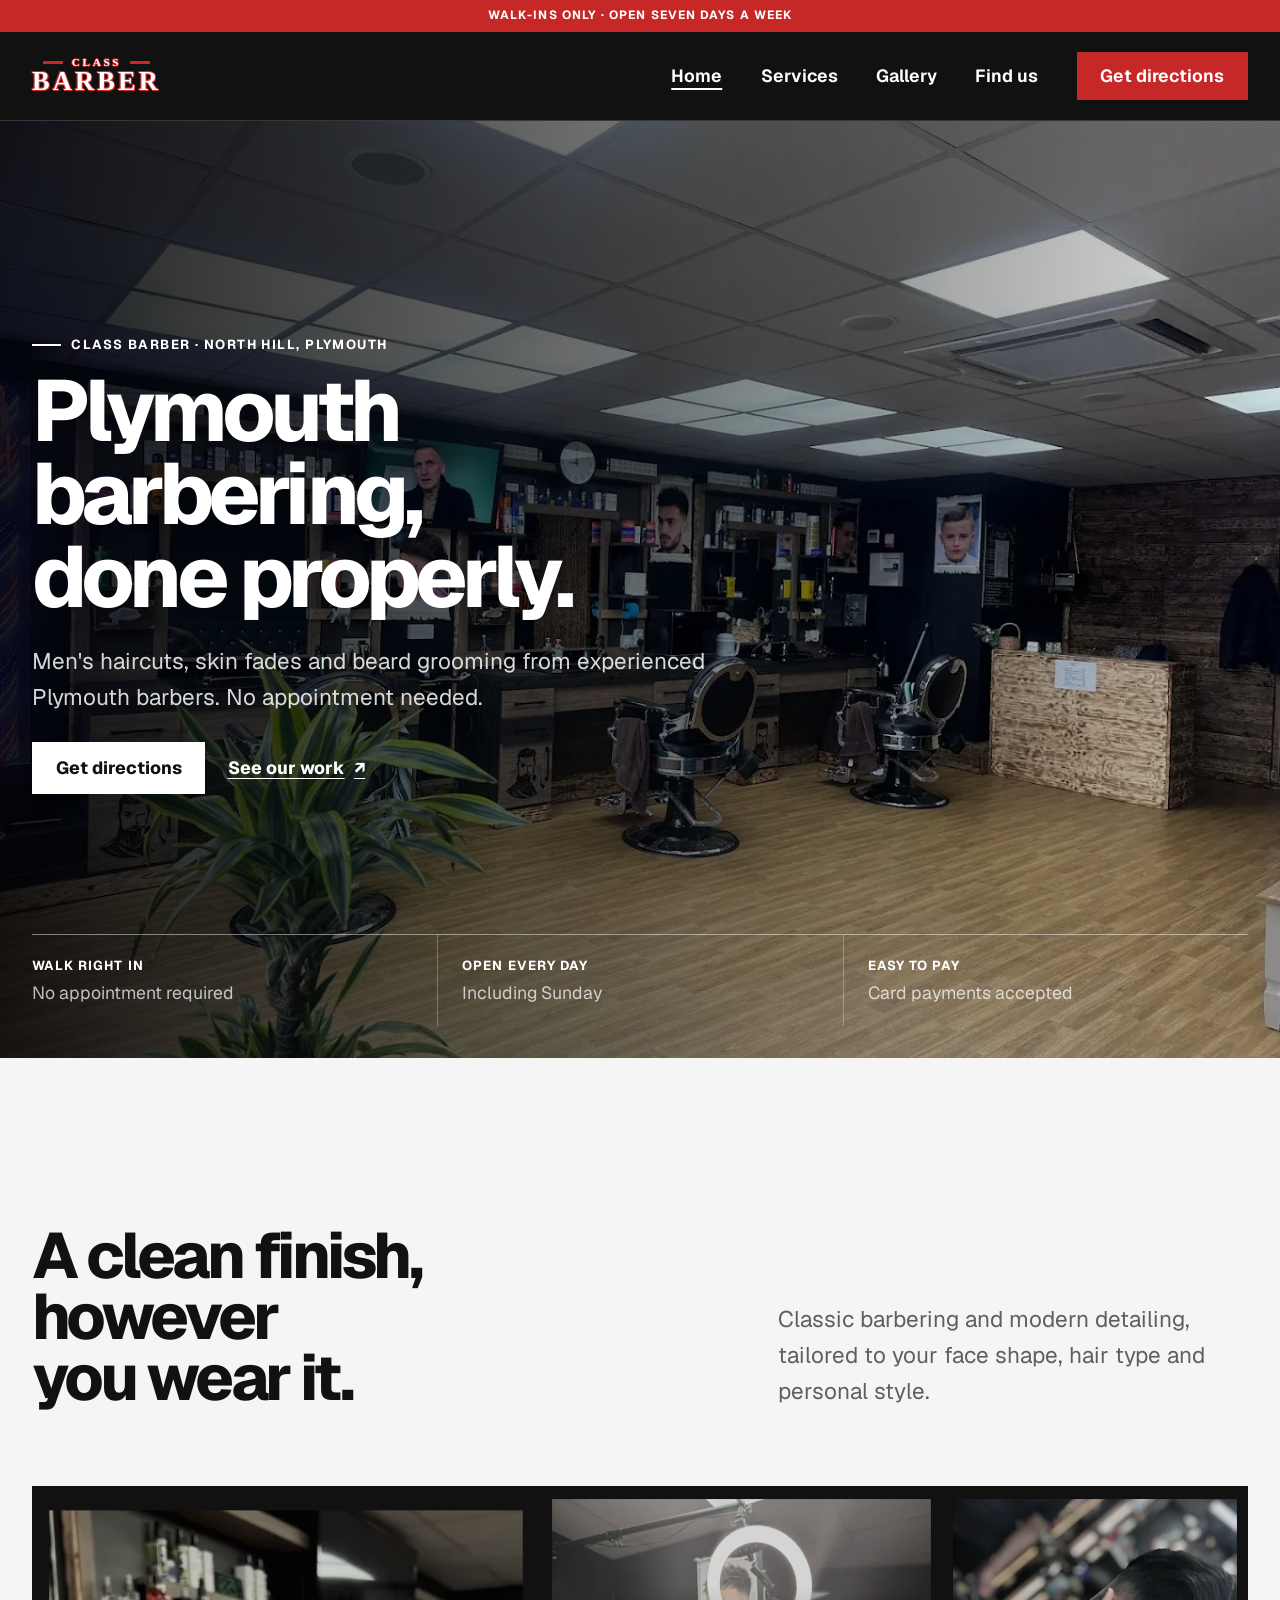
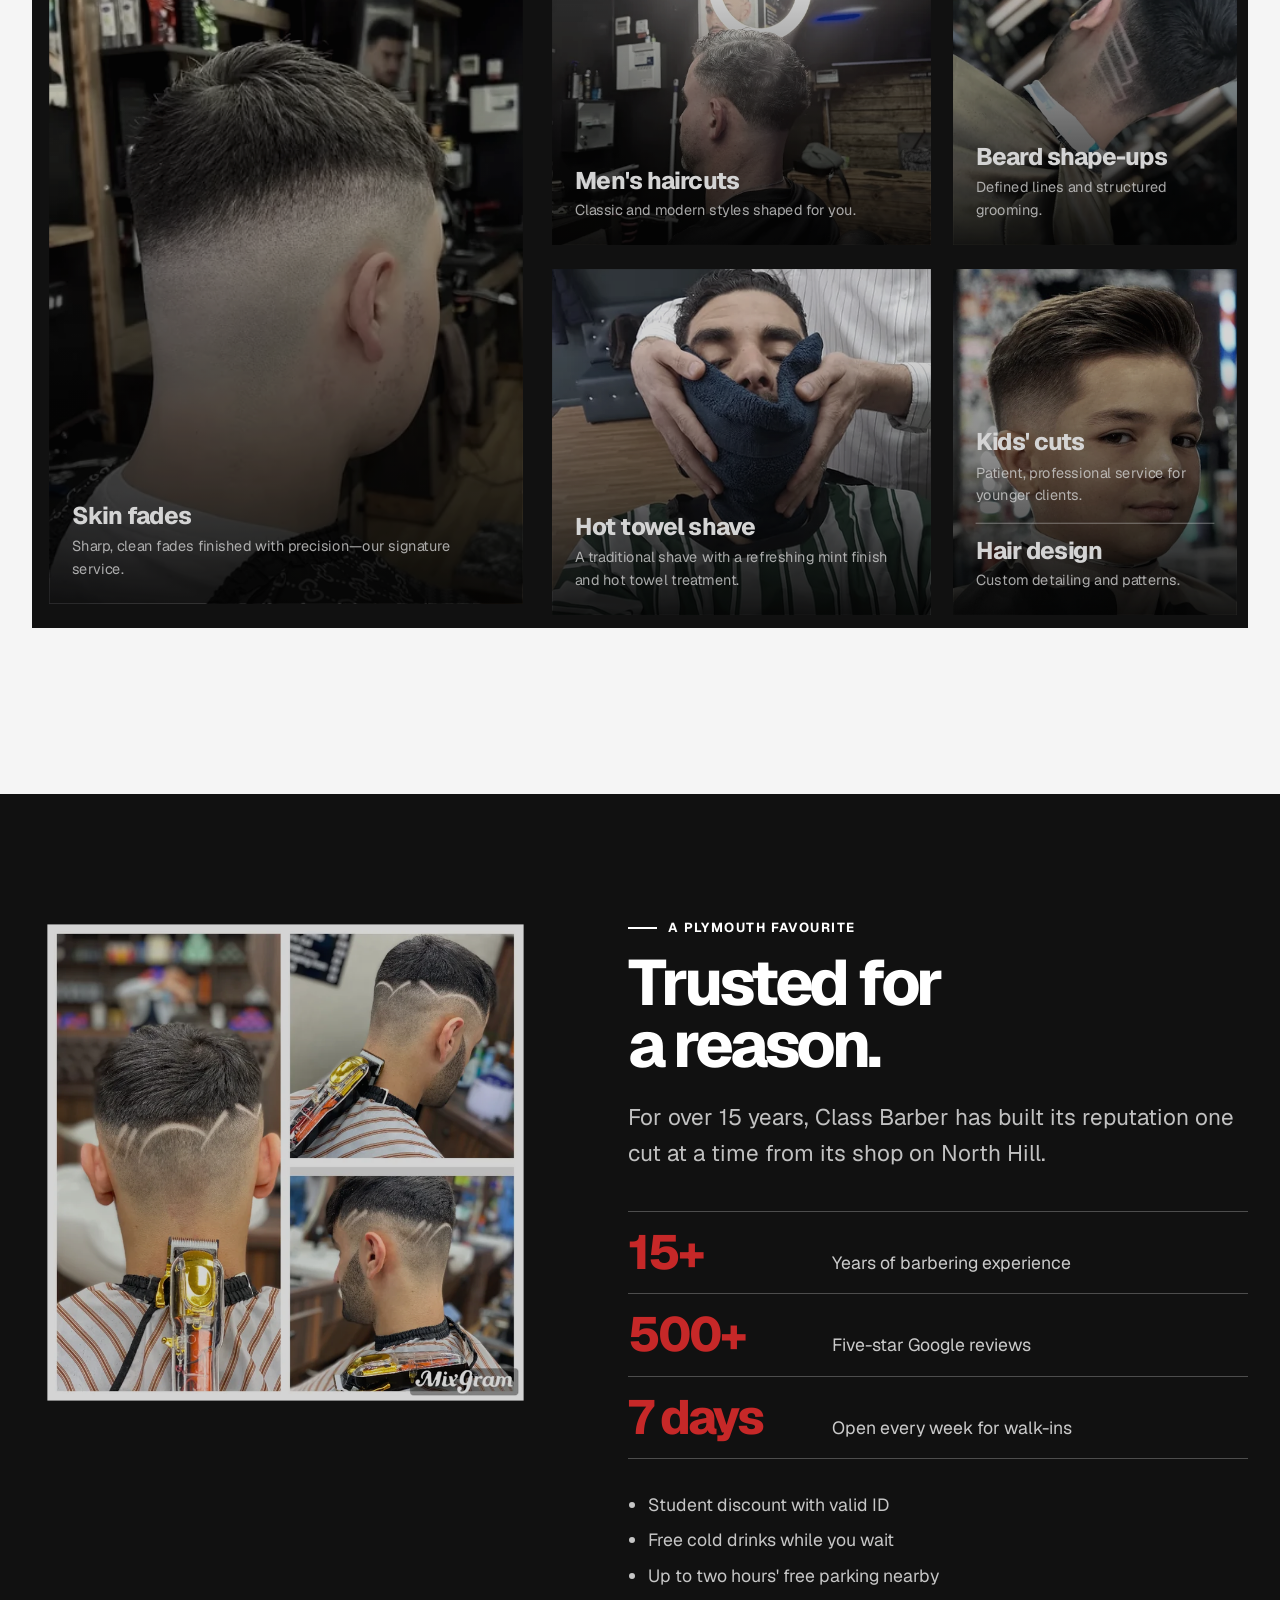
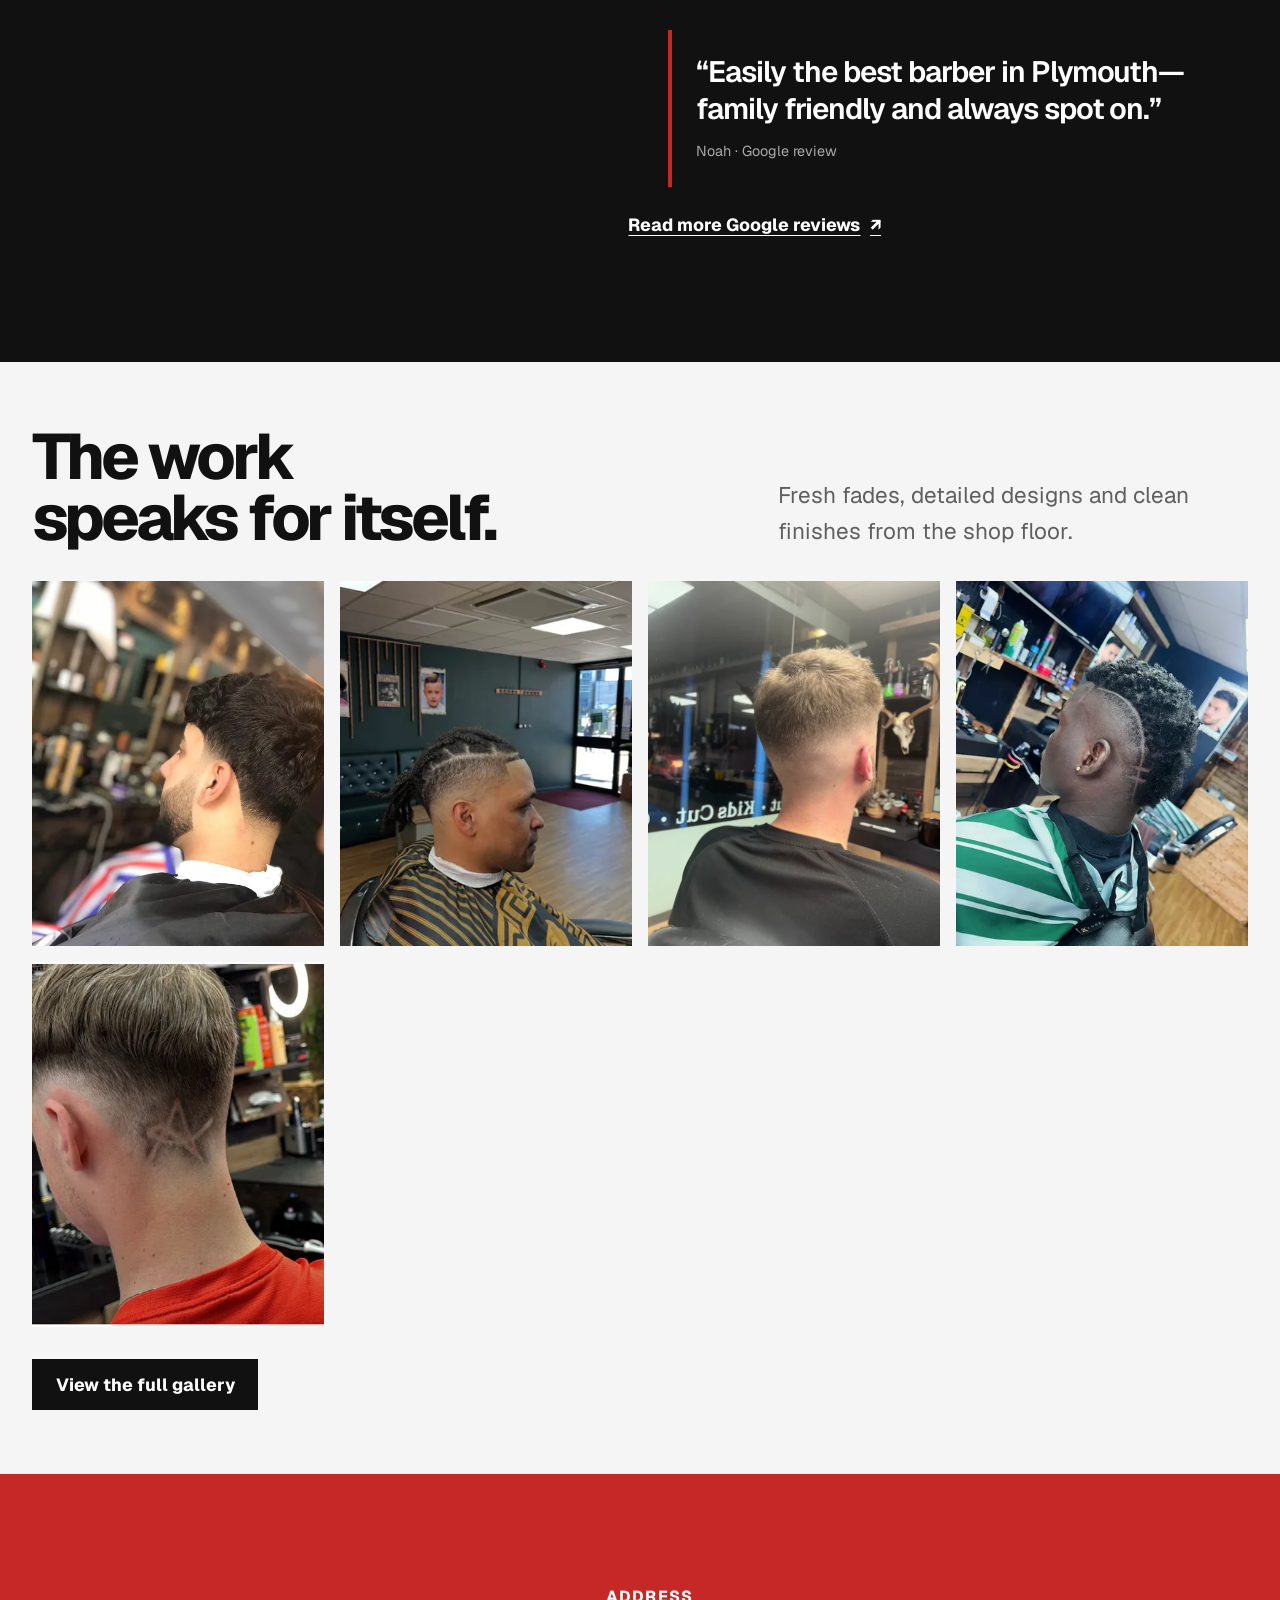
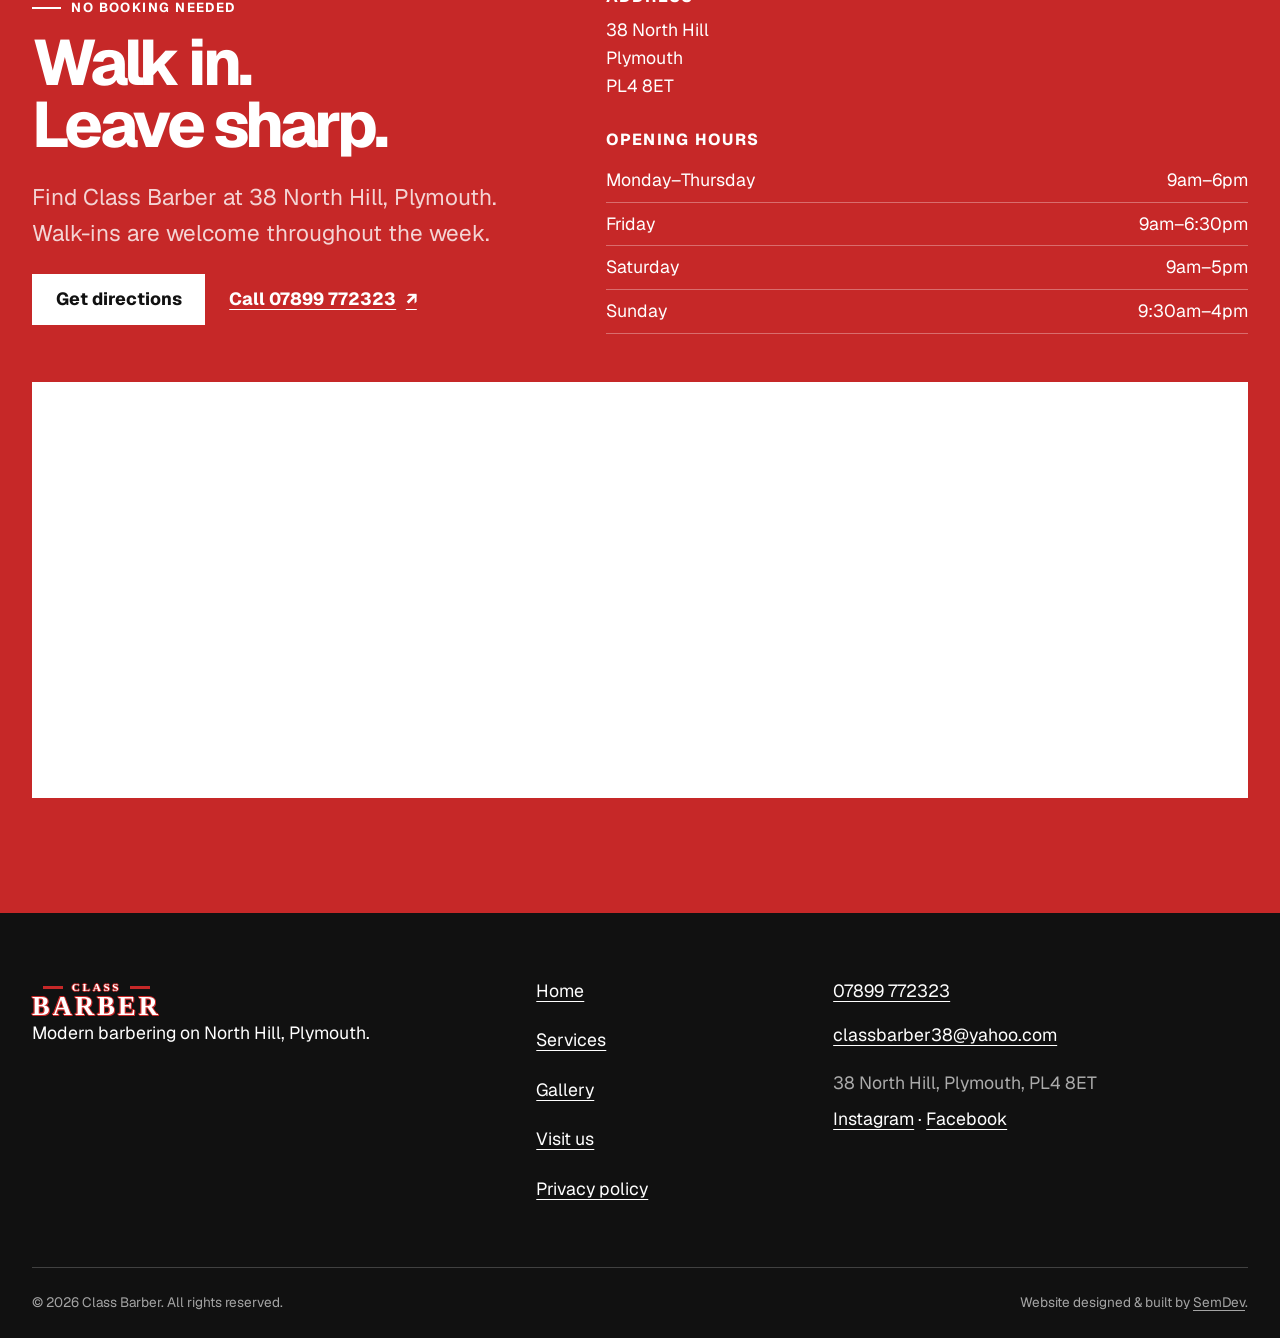
==== commit a27dc846: "new class barber site" ====
--- a/index.html
+++ b/index.html
@@ -1,108 +1,32 @@
 <!doctype html>
 <html lang="en-GB">
   <head>
-    <!-- Meta -->
-    <meta charset="UTF-8" />
-    <meta name="viewport" content="width=device-width, initial-scale=1.0" />
-    <meta name="color-scheme" content="dark light" />
-
-    <!-- Primary SEO -->
-    <title>Class Barber | Men’s Haircuts & Skin Fades in Plymouth</title>
+    <meta charset="utf-8" />
+    <meta name="viewport" content="width=device-width, initial-scale=1" />
+    <meta name="theme-color" content="#11100e" />
+    <title>Men's Haircuts &amp; Skin Fades in Plymouth Class Barber |</title>
     <meta
       name="description"
-      content="Men’s haircuts, skin fades and beard trims in Plymouth. Over 15 years experience and 500+ 5-star reviews. Walk-in barbershop on North Hill."
+      content="Men's haircuts, skin fades, beard grooming and kids' cuts at Class Barber on North Hill, Plymouth. Walk-ins welcome seven days a week."
     />
     <link rel="canonical" href="https://classbarberuk.com/" />
-    <meta
-      name="robots"
-      content="index, follow, max-snippet:-1, max-image-preview:large, max-video-preview:-1"
-    />
-
-    <!-- Icons & PWA -->
+    <link rel="icon" href="assets/images/cb-favicon.png" type="image/png" />
     <link
-      rel="icon"
-      type="image/png"
-      sizes="32x32"
-      href="/assets/images/cb-favicon.png"
+      rel="preload"
+      href="assets/fonts/geist-variable.woff2"
+      as="font"
+      type="font/woff2"
+      crossorigin
     />
     <link
-      rel="icon"
-      type="image/png"
-      sizes="192x192"
-      href="/assets/images/cb-favicon.png"
-    />
-    <link rel="apple-touch-icon" href="/assets/images/cb-favicon.png" />
-    <meta name="theme-color" content="#111111" />
-    <!-- Set depending on which they have -->
-
-    <!-- Global CSS -->
-    <link rel="preload" href="/assets/css/root.css" as="style" />
-    <link rel="stylesheet" href="/assets/css/root.css" />
-    <link rel="preload" href="/assets/css/global.css" as="style" />
-    <link rel="stylesheet" href="/assets/css/global.css" />
-
-    <!-- Page Specific CSS -->
-    <link rel="preload" href="/assets/css/home.css" as="style" />
-    <link rel="stylesheet" href="/assets/css/home.css" />
-
-    <link
       rel="preload"
+      href="assets/images/class-barber-interior.webp"
       as="image"
-      href="/assets/images/class-barber-interior.webp"
       type="image/webp"
       fetchpriority="high"
     />
-
-    <!-- Fonts -->
-    <link
-      href="/assets/fonts/Inter-Light.woff2"
-      rel="preload"
-      as="font"
-      crossorigin
-      type="font/woff2"
-    />
-    <link
-      href="/assets/fonts/Inter-Bold.woff2"
-      rel="preload"
-      as="font"
-      crossorigin
-      type="font/woff2"
-    />
-    <link
-      href="/assets/fonts/Oswald-Bold.woff2"
-      rel="preload"
-      as="font"
-      crossorigin
-      type="font/woff2"
-    />
-
-    <!-- ===== Open Graph (Facebook/LinkedIn) ===== -->
-    <meta property="og:type" content="website" />
-    <meta property="og:site_name" content="Class Barber" />
-    <meta property="og:url" content="https://classbarberuk.com/" />
-    <meta
-      property="og:title"
-      content="Class Barber | Men’s Haircuts & Skin Fades in Plymouth"
-    />
-    <meta
-      property="og:description"
-      content="Men’s haircuts, skin fades and beard trims in Plymouth. Over 15 years experience and 500+ 5-star reviews. Walk-in barbershop on North Hill."
-    />
-    <meta
-      property="og:image"
-      content="https://classbarberuk.com/assets/images/class-barber-interior.webp"
-    />
-    <!-- 1200×630 recommended -->
-    <meta property="og:image:width" content="1360" />
-    <meta property="og:image:height" content="1020" />
-    <meta
-      property="og:image:alt"
-      content="The interior of Class Barber in Plymouth"
-    />
-    <meta property="og:locale" content="en_GB" />
-    <meta property="og:updated_time" content="2026-03-12T09:00:00+00:00" />
-
-    <!-- ===== Structured Data (JSON-LD) ===== -->
+    <link rel="stylesheet" href="assets/css/root.css" />
+    <link rel="stylesheet" href="assets/css/styles.css" />
     <script type="application/ld+json">
       {
         "@context": "https://schema.org",
@@ -112,9 +36,8 @@
         "url": "https://classbarberuk.com/",
         "telephone": "+447899772323",
         "email": "classbarber38@yahoo.com",
-        "description": "Class Barber is a professional barbershop in Plymouth offering modern men's haircuts, skin fades, beard shape-ups, hot towel mint shaves, kids' cuts, and hair design.",
-        "image": "https://classbarberuk.com/assets/images/class-barber-shopfront.jpg",
-        "logo": "https://classbarberuk.com/assets/images/class-barber-logo.png",
+        "description": "A Plymouth barbershop offering men's haircuts, skin fades, beard shape-ups, hot towel shaves, kids' cuts and hair design.",
+        "image": "https://classbarberuk.com/assets/images/class-barber-interior.webp",
         "address": {
           "@type": "PostalAddress",
           "streetAddress": "38 North Hill",
@@ -122,1148 +45,482 @@
           "postalCode": "PL4 8ET",
           "addressCountry": "GB"
         },
-        "areaServed": {
-          "@type": "City",
-          "name": "Plymouth"
-        },
-        "currenciesAccepted": "GBP",
-        "paymentAccepted": "Cash, Credit Card, Debit Card",
-        "priceRange": "££",
+        "openingHours": [
+          "Mo-Th 09:00-18:00",
+          "Fr 09:00-18:30",
+          "Sa 09:00-17:00",
+          "Su 09:30-16:00"
+        ],
         "sameAs": [
-          "https://share.google/Czao8CrGljNiDqcCW",
           "https://www.facebook.com/classbarber38/",
           "https://www.instagram.com/classbarber_38"
-        ],
-        "openingHoursSpecification": [
-          {
-            "@type": "OpeningHoursSpecification",
-            "dayOfWeek": "https://schema.org/Monday",
-            "opens": "09:00",
-            "closes": "18:00"
-          },
-          {
-            "@type": "OpeningHoursSpecification",
-            "dayOfWeek": "https://schema.org/Tuesday",
-            "opens": "09:00",
-            "closes": "18:00"
-          },
-          {
-            "@type": "OpeningHoursSpecification",
-            "dayOfWeek": "https://schema.org/Wednesday",
-            "opens": "09:00",
-            "closes": "18:00"
-          },
-          {
-            "@type": "OpeningHoursSpecification",
-            "dayOfWeek": "https://schema.org/Thursday",
-            "opens": "09:00",
-            "closes": "18:00"
-          },
-          {
-            "@type": "OpeningHoursSpecification",
-            "dayOfWeek": "https://schema.org/Friday",
-            "opens": "09:00",
-            "closes": "18:30"
-          },
-          {
-            "@type": "OpeningHoursSpecification",
-            "dayOfWeek": "https://schema.org/Saturday",
-            "opens": "09:00",
-            "closes": "17:00"
-          },
-          {
-            "@type": "OpeningHoursSpecification",
-            "dayOfWeek": "https://schema.org/Sunday",
-            "opens": "09:30",
-            "closes": "16:00"
-          }
-        ],
-        "hasOfferCatalog": {
-          "@type": "OfferCatalog",
-          "name": "Barber Services",
-          "itemListElement": [
-            {
-              "@type": "Offer",
-              "itemOffered": {
-                "@type": "Service",
-                "name": "Men's Haircuts"
-              }
-            },
-            {
-              "@type": "Offer",
-              "itemOffered": {
-                "@type": "Service",
-                "name": "Skin Fades"
-              }
-            },
-            {
-              "@type": "Offer",
-              "itemOffered": {
-                "@type": "Service",
-                "name": "Hot Towel Mint Shave"
-              }
-            },
-            {
-              "@type": "Offer",
-              "itemOffered": {
-                "@type": "Service",
-                "name": "Beard Shape-Up"
-              }
-            },
-            {
-              "@type": "Offer",
-              "itemOffered": {
-                "@type": "Service",
-                "name": "Kids' Cuts"
-              }
-            },
-            {
-              "@type": "Offer",
-              "itemOffered": {
-                "@type": "Service",
-                "name": "Hair Design"
-              }
-            }
-          ]
-        }
-      }
-    </script>
-
-    <script type="application/ld+json">
-      {
-        "@context": "https://schema.org",
-        "@type": "Organization",
-        "@id": "https://classbarberuk.com/#organization",
-        "name": "Class Barber",
-        "url": "https://classbarberuk.com/",
-        "logo": "https://classbarberuk.com/assets/images/class-barber-logo.png",
-        "email": "classbarber38@yahoo.com",
-        "telephone": "+447899772323",
-        "sameAs": [
-          "https://share.google/Czao8CrGljNiDqcCW",
-          "https://www.facebook.com/classbarber38/",
-          "https://www.instagram.com/classbarber_38"
-        ],
-        "address": {
-          "@type": "PostalAddress",
-          "streetAddress": "38 North Hill",
-          "addressLocality": "Plymouth",
-          "postalCode": "PL4 8ET",
-          "addressCountry": "GB"
-        }
-      }
-    </script>
-
-    <script type="application/ld+json">
-      {
-        "@context": "https://schema.org",
-        "@type": "WebSite",
-        "@id": "https://classbarberuk.com/#website",
-        "url": "https://classbarberuk.com/",
-        "name": "Class Barber",
-        "publisher": {
-          "@id": "https://classbarberuk.com/#organization"
-        },
-        "inLanguage": "en-GB"
+        ]
       }
     </script>
   </head>
-
   <body>
-    <a href="#main-content" class="skip-link">Skip to main content</a>
-    <!-- Nav1 Component Start -->
-    <!-- Nav1 Component Start -->
-
-    <!-- Header -->
-    <header id="nav1-navigation">
-      <div class="nav1-container">
-        <!-- Logo -->
-        <a href="/" class="nav1-logo class-barber-logo">
-          <span class="class-barber-logo__top">
-            <span class="class-barber-logo__line" aria-hidden="true"></span>
-            <span class="class-barber-logo__class">CLASS</span>
-            <span class="class-barber-logo__line" aria-hidden="true"></span>
-          </span>
-
-          <span class="class-barber-logo__bottom">BARBER</span>
-        </a>
-
-        <!-- Nav Menu -->
-        <div class="nav-and-button-con">
-          <nav class="nav1-nav" aria-label="Primary">
-            <!-- Toggle Button -->
-            <button
-              class="nav1-toggle"
-              aria-label="Toggle Navigation"
-              aria-controls="nav-menu"
-              aria-expanded="false"
-            >
-              <span class="nav1-toggle-box">
-                <span class="nav1-line" aria-hidden="true"></span>
-                <span class="nav1-line" aria-hidden="true"></span>
-                <span class="nav1-line" aria-hidden="true"></span>
-              </span>
-            </button>
-
-            <div class="nav1-ul-wrapper" id="nav-menu">
-              <ul class="nav1-ul">
-                <!-- Home -->
-                <li>
-                  <a href="/" class="nav-link active" aria-current="page"
-                    >Home</a
-                  >
-                </li>
-                <li><a class="nav-link" href="/#services">Services</a></li>
-                <li><a class="nav-link" href="/gallery/">Gallery</a></li>
-              </ul>
-              <div class="header-btn">
+    <a class="skip-link" href="#main-content">Skip to main content</a>
+
+    <div class="site-shell">
+      <header class="site-header">
+        <div class="notice-bar">Walk-ins only · Open seven days a week</div>
+        <div class="container nav-row">
+          <a class="wordmark" href="index.html" aria-label="Class Barber home">
+            <span>Class</span>
+            <span>Barber</span>
+          </a>
+
+          <button
+            class="nav-toggle"
+            type="button"
+            aria-expanded="false"
+            aria-controls="primary-navigation"
+          >
+            Menu
+          </button>
+
+          <nav
+            class="site-nav"
+            id="primary-navigation"
+            aria-label="Primary navigation"
+          >
+            <ul class="nav-list">
+              <li><a href="index.html" aria-current="page">Home</a></li>
+              <li><a href="#services">Services</a></li>
+              <li><a href="gallery.html">Gallery</a></li>
+              <li><a href="#visit">Find us</a></li>
+              <li>
                 <a
-                  href="/#location"
-                  class="nav1-cta-button"
-                  aria-label="Go to barbershop location"
-                  >Visit Us</a
-                >
-              </div>
-            </div>
-          </nav>
-
-          <div class="header-btn">
-            <a
-              href="/#location"
-              class="nav1-cta-button sweep-to-top"
-              aria-label="Go to barbershop location"
-              >Visit Us</a
-            >
-          </div>
-        </div>
-      </div>
-    </header>
-    <div class="nav1-overlay" id="nav-overlay" aria-hidden="true"></div>
-
-    <!-- Nav1 Component End -->
-    <!-- Nav1 Component End -->
-
-    <!-- Main Content -->
-    <main id="main-content" role="main" tabindex="-1">
-      <!-- HERO -->
-      <section id="hero1" aria-labelledby="hero1-heading">
-        <img
-          src="/assets/images/class-barber-interior.webp"
-          alt=""
-          class="hero1-image"
-          width="1360"
-          height="1020"
-          fetchpriority="high"
-          decoding="async"
-        />
-        <div class="container">
-          <div class="hero1-content">
-            <p class="hero1-badge">Open for Walk-ins</p>
-            <h1 id="hero1-heading">Experienced Barbers<br />in Plymouth</h1>
-            <p class="hero1-text">
-              Class Barber is a professional barbershop located on North Hill in
-              Plymouth, providing modern men’s haircuts, skin fades and beard
-              grooming for over 15 years.
-            </p>
-
-            <div
-              class="hero1-buttons"
-              role="group"
-              aria-label="Primary actions"
-            >
-              <a href="#location" class="cta-button main-btn sweep-to-top"
-                >Get Directions</a
-              >
-              <a
-                href="#services"
-                class="cta-button hero1-ghost-btn sweep-to-top"
-                >View Services</a
-              >
-            </div>
-
-            <ul class="hero1-meta" aria-label="Key information">
-              <li class="hero1-meta-item">
-                <svg
-                  class="icon"
-                  viewBox="0 0 640 640"
-                  aria-hidden="true"
-                  focusable="false"
-                  height="25"
-                  width="25"
-                >
-                  <path
-                    d="M320 64C461.4 64 576 178.6 576 320C576 461.4 461.4 576 320 576C178.6 576 64 461.4 64 320C64 178.6 178.6 64 320 64zM296 184L296 320C296 328 300 335.5 306.7 340L402.7 404C413.7 411.4 428.6 408.4 436 397.3C443.4 386.2 440.4 371.4 429.3 364L344 307.2L344 184C344 170.7 333.3 160 320 160C306.7 160 296 170.7 296 184z"
-                  />
-                </svg>
-                <span>Walk-ins only</span>
-              </li>
-              <li class="hero1-meta-item">
-                <svg
-                  class="icon"
-                  viewBox="0 0 640 640"
-                  aria-hidden="true"
-                  focusable="false"
-                  height="25"
-                  width="25"
-                >
-                  <path
-                    d="M64 192L64 224L576 224L576 192C576 156.7 547.3 128 512 128L128 128C92.7 128 64 156.7 64 192zM64 272L64 448C64 483.3 92.7 512 128 512L512 512C547.3 512 576 483.3 576 448L576 272L64 272zM128 424C128 410.7 138.7 400 152 400L200 400C213.3 400 224 410.7 224 424C224 437.3 213.3 448 200 448L152 448C138.7 448 128 437.3 128 424zM272 424C272 410.7 282.7 400 296 400L360 400C373.3 400 384 410.7 384 424C384 437.3 373.3 448 360 448L296 448C282.7 448 272 437.3 272 424z"
-                  />
-                </svg>
-                <span>Card payments accepted</span>
-              </li>
-            </ul>
-          </div>
-        </div>
-      </section>
-
-      <!-- WHY CHOOSE US -->
-      <section id="why-choose-us" aria-labelledby="why-choose-us-heading">
-        <div class="container">
-          <div class="why-choose-us-layout">
-            <div class="why-choose-us-content">
-              <h2 id="why-choose-us-heading">
-                Professional.<br />Local. Trusted.
-              </h2>
-
-              <ul class="why-choose-us-stats">
-                <li class="why-choose-us-stat reveal">
-                  <h3>15+</h3>
-                  <p class="why-choose-us-stat-label">Years Experience</p>
-                  <p>Skilled, trained barbers delivering consistent results.</p>
-                </li>
-
-                <li class="why-choose-us-stat reveal">
-                  <h3>500+</h3>
-                  <p class="why-choose-us-stat-label">Five-Star Reviews</p>
-                  <p>One of the most reviewed barbers in Plymouth.</p>
-                </li>
-              </ul>
-
-              <div class="why-choose-us-points">
-                <h3 class="visually-hidden">
-                  Why customers choose Class Barber
-                </h3>
-                <ul class="why-choose-us-list">
-                  <li>
-                    <svg
-                      class="icon icon-small"
-                      viewBox="0 0 24 24"
-                      aria-hidden="true"
-                    >
-                      <path
-                        d="M9.55 18.2 4.8 13.45l1.4-1.4 3.35 3.35 8.25-8.25 1.4 1.4Z"
-                      />
-                    </svg>
-                    <span
-                      >Walk-ins only — located on North Hill in Plymouth</span
-                    >
-                  </li>
-
-                  <li>
-                    <svg
-                      class="icon icon-small"
-                      viewBox="0 0 24 24"
-                      aria-hidden="true"
-                    >
-                      <path
-                        d="M9.55 18.2 4.8 13.45l1.4-1.4 3.35 3.35 8.25-8.25 1.4 1.4Z"
-                      />
-                    </svg>
-                    <span>Student discount available (valid ID required)</span>
-                  </li>
-
-                  <li>
-                    <svg
-                      class="icon icon-small"
-                      viewBox="0 0 24 24"
-                      aria-hidden="true"
-                    >
-                      <path
-                        d="M9.55 18.2 4.8 13.45l1.4-1.4 3.35 3.35 8.25-8.25 1.4 1.4Z"
-                      />
-                    </svg>
-                    <span>Free cold drinks while you wait</span>
-                  </li>
-
-                  <li>
-                    <svg
-                      class="icon icon-small"
-                      viewBox="0 0 24 24"
-                      aria-hidden="true"
-                    >
-                      <path
-                        d="M9.55 18.2 4.8 13.45l1.4-1.4 3.35 3.35 8.25-8.25 1.4 1.4Z"
-                      />
-                    </svg>
-                    <span>Up to 2 hours free parking nearby</span>
-                  </li>
-
-                  <li>
-                    <svg
-                      class="icon icon-small"
-                      viewBox="0 0 24 24"
-                      aria-hidden="true"
-                    >
-                      <path
-                        d="M9.55 18.2 4.8 13.45l1.4-1.4 3.35 3.35 8.25-8.25 1.4 1.4Z"
-                      />
-                    </svg>
-                    <span>Card payment accepted</span>
-                  </li>
-                </ul>
-
-                <a
-                  href="https://www.google.com/search?client=opera-gx&sca_esv=aa86132b60f0534c&sxsrf=ANbL-n5mQdP1_HkpugspLui46O_yrd_auQ:1773312403428&si=AL3DRZEsmMGCryMMFSHJ3StBhOdZ2-6yYkXd_doETEE1OR-qOYlDsNOKWNNy8m9TrNqja2n6eWVMgpssENFefnSOarPyudlhg_Jbss1h5n3_nkcaOZW20XLArPLB1MQY4CXw1_Socown&q=Class+barber+Reviews&sa=X&ved=2ahUKEwiU_Ia_l5qTAxVgUUEAHY4PJ24Q0bkNegQIIhAH&biw=1216&bih=1027&dpr=1.25"
+                  class="button"
+                  href="https://www.google.com/maps/dir/?api=1&amp;destination=38+North+Hill,+Plymouth,+PL4+8ET"
                   target="_blank"
                   rel="noopener noreferrer"
-                  class="why-choose-us-link"
+                  >Get directions</a
                 >
-                  Read Our Reviews →
-                </a>
-              </div>
-            </div>
-
-            <div class="why-choose-us-media">
-              <figure class="why-choose-us-image">
-                <img
-                  src="/assets/images/class-barber-skinfade.webp"
-                  alt="skinfade and hair design completed at Class Barber"
-                  width="547"
-                  height="547"
+              </li>
+            </ul>
+          </nav>
+        </div>
+      </header>
+
+      <main id="main-content">
+        <section class="hero" aria-labelledby="hero-title">
+          <img
+            class="hero-background"
+            src="assets/images/class-barber-interior.webp"
+            alt=""
+            width="1360"
+            height="1020"
+            fetchpriority="high"
+            decoding="async"
+          />
+          <div class="container">
+            <div class="hero-copy">
+              <p class="eyebrow">Class Barber · North Hill, Plymouth</p>
+              <h1 id="hero-title">Plymouth barbering, done properly.</h1>
+              <p class="hero-intro">
+                Men's haircuts, skin fades and beard grooming from experienced
+                Plymouth barbers. No appointment needed.
+              </p>
+              <div class="hero-actions">
+                <a
+                  class="button button--light"
+                  href="https://www.google.com/maps/dir/?api=1&amp;destination=38+North+Hill,+Plymouth,+PL4+8ET"
+                  target="_blank"
+                  rel="noopener noreferrer"
+                  >Get directions</a
+                >
+                <a class="text-link" href="gallery.html">See our work</a>
+              </div>
+            </div>
+
+            <div class="hero-facts" aria-label="Key visitor information">
+              <div class="hero-fact">
+                <strong>Walk right in</strong
+                ><span>No appointment required</span>
+              </div>
+              <div class="hero-fact">
+                <strong>Open every day</strong><span>Including Sunday</span>
+              </div>
+              <div class="hero-fact">
+                <strong>Easy to pay</strong><span>Card payments accepted</span>
+              </div>
+            </div>
+          </div>
+        </section>
+
+        <section
+          class="services"
+          id="services"
+          aria-labelledby="services-title"
+        >
+          <div class="container">
+            <div class="section-heading">
+              <h2 id="services-title">A clean finish, however you wear it.</h2>
+              <p>
+                Classic barbering and modern detailing, tailored to your face
+                shape, hair type and personal style.
+              </p>
+            </div>
+
+            <ul class="services-grid">
+              <li class="service-card service-card--lead motion-image">
+                <img
+                  src="assets/images/class-barber-skinfade1.webp"
+                  alt="Side view of a precise skin fade by Class Barber"
+                  width="340"
+                  height="366"
                   loading="lazy"
                   decoding="async"
                 />
-              </figure>
-
-              <aside class="why-choose-us-review">
-                <div class="why-choose-us-stars" aria-hidden="true">★★★★★</div>
-
-                <blockquote>
+                <div class="service-card-content">
+                  <h3>Skin fades</h3>
                   <p>
-                    Easily the Best Barber in Plymouth – Family Friendly &
-                    Always Spot On
+                    Sharp, clean fades finished with precision—our signature
+                    service.
                   </p>
-                </blockquote>
-
-                <footer class="why-choose-us-reviewer">
-                  <span class="review-avatar" aria-hidden="true">N</span>
-                  <span>Noah</span>
-                </footer>
-              </aside>
-            </div>
-          </div>
-        </div>
-      </section>
-
-      <!-- SERVICES -->
-      <section id="services" aria-labelledby="services-heading">
-        <div class="container">
-          <header class="services-header">
-            <p class="sub-intro reveal">What We Do</p>
-            <h2 id="services-heading" class="reveal">Our Services</h2>
-            <p style="opacity: 0.8">
-              Modern barbering with precision and attention to detail.
-            </p>
-          </header>
-
-          <ul class="services-grid">
-            <li class="service-card reveal">
+                </div>
+              </li>
+              <li class="service-card service-card--wide motion-image">
+                <img
+                  src="assets/images/class-barber-taper2.webp"
+                  alt="Adult client with a finished taper fade at Class Barber"
+                  width="340"
+                  height="366"
+                  loading="lazy"
+                  decoding="async"
+                />
+                <div class="service-card-content">
+                  <h3>Men's haircuts</h3>
+                  <p>Classic and modern styles shaped for you.</p>
+                </div>
+              </li>
+              <li class="service-card service-card--narrow motion-image">
+                <img
+                  src="assets/images/class-barber-hair-design2.webp"
+                  alt="Hair design and beard grooming completed at Class Barber"
+                  width="340"
+                  height="366"
+                  loading="lazy"
+                  decoding="async"
+                />
+                <div class="service-card-content">
+                  <h3>Beard shape-ups</h3>
+                  <p>Defined lines and structured grooming.</p>
+                </div>
+              </li>
+              <li class="service-card service-card--wide motion-image">
+                <img
+                  src="assets/images/class-barber-hot-towel.webp"
+                  alt="Client receiving a traditional hot towel shave"
+                  width="340"
+                  height="366"
+                  loading="lazy"
+                  decoding="async"
+                />
+                <div class="service-card-content">
+                  <h3>Hot towel shave</h3>
+                  <p>
+                    A traditional shave with a refreshing mint finish and hot
+                    towel treatment.
+                  </p>
+                </div>
+              </li>
+              <li
+                class="service-card service-card--narrow service-card--pair motion-image"
+              >
+                <img
+                  src="assets/images/class-barber-kids-cut.webp"
+                  alt="Child receiving a haircut at Class Barber"
+                  width="340"
+                  height="366"
+                  loading="lazy"
+                  decoding="async"
+                />
+                <div class="service-card-content">
+                  <div>
+                    <h3>Kids' cuts</h3>
+                    <p>Patient, professional service for younger clients.</p>
+                  </div>
+                  <div>
+                    <h3>Hair design</h3>
+                    <p>Custom detailing and patterns.</p>
+                  </div>
+                </div>
+              </li>
+            </ul>
+          </div>
+        </section>
+
+        <section class="proof" aria-labelledby="proof-title">
+          <div class="container proof-layout">
+            <figure class="proof-media motion-image">
               <img
-                src="/assets/images/class-barber-kids-cut2.webp"
-                alt="Boy receiving a haircut at Class Barber"
-                width="600"
-                height="420"
+                src="assets/images/class-barber-skinfade.webp"
+                alt="Detailed skin fade and hair design completed at Class Barber"
+                width="547"
+                height="547"
                 loading="lazy"
                 decoding="async"
               />
-              <div class="service-card-content">
-                <span class="service-card-icon" aria-hidden="true">
-                  <svg
-                    class="icon"
-                    viewBox="0 0 640 640"
-                    aria-hidden="true"
-                    focusable="false"
-                    height="20"
-                    width="20"
-                  >
-                    <path
-                      d="M256 320L216.5 359.5C203.9 354.6 190.3 352 176 352C114.1 352 64 402.1 64 464C64 525.9 114.1 576 176 576C237.9 576 288 525.9 288 464C288 449.7 285.3 436.1 280.5 423.5L563.2 140.8C570.3 133.7 570.3 122.3 563.2 115.2C534.9 86.9 489.1 86.9 460.8 115.2L320 256L280.5 216.5C285.4 203.9 288 190.3 288 176C288 114.1 237.9 64 176 64C114.1 64 64 114.1 64 176C64 237.9 114.1 288 176 288C190.3 288 203.9 285.3 216.5 280.5L256 320zM353.9 417.9L460.8 524.8C489.1 553.1 534.9 553.1 563.2 524.8C570.3 517.7 570.3 506.3 563.2 499.2L417.9 353.9L353.9 417.9zM128 176C128 149.5 149.5 128 176 128C202.5 128 224 149.5 224 176C224 202.5 202.5 224 176 224C149.5 224 128 202.5 128 176zM176 416C202.5 416 224 437.5 224 464C224 490.5 202.5 512 176 512C149.5 512 128 490.5 128 464C128 437.5 149.5 416 176 416z"
-                    />
-                  </svg>
-                </span>
-                <h3>Men's Haircuts</h3>
+            </figure>
+
+            <div class="proof-content">
+              <p class="eyebrow">A Plymouth favourite</p>
+              <h2 id="proof-title">Trusted for a reason.</h2>
+              <p class="proof-lead">
+                For over 15 years, Class Barber has built its reputation one cut
+                at a time from its shop on North Hill.
+              </p>
+
+              <dl class="proof-facts">
+                <div>
+                  <dt>15+</dt>
+                  <dd>Years of barbering experience</dd>
+                </div>
+                <div>
+                  <dt>500+</dt>
+                  <dd>Five-star Google reviews</dd>
+                </div>
+                <div>
+                  <dt>7 days</dt>
+                  <dd>Open every week for walk-ins</dd>
+                </div>
+              </dl>
+
+              <ul class="proof-extras">
+                <li>Student discount with valid ID</li>
+                <li>Free cold drinks while you wait</li>
+                <li>Up to two hours' free parking nearby</li>
+              </ul>
+
+              <blockquote class="proof-review">
                 <p>
-                  Classic and modern styles tailored to your face shape and hair
-                  type.
+                  “Easily the best barber in Plymouth—family friendly and always
+                  spot on.”
                 </p>
-              </div>
-            </li>
-
-            <li class="service-card reveal">
-              <img
-                src="/assets/images/class-barber-skinfade1.webp"
-                alt="Skin fade haircut completed at Class Barber"
-                width="600"
-                height="420"
-                loading="lazy"
-                decoding="async"
-              />
-              <div class="service-card-content">
-                <span class="service-card-icon" aria-hidden="true">
-                  <svg
-                    class="icon"
-                    viewBox="0 0 640 640"
-                    aria-hidden="true"
-                    focusable="false"
-                    height="20"
-                    width="20"
-                  >
-                    <path
-                      d="M286 368C384.5 368 464.3 447.8 464.3 546.3C464.3 562.7 451 576 434.6 576L78 576C61.6 576 48.3 562.7 48.3 546.3C48.3 447.8 128.1 368 226.6 368L286 368zM585.7 169.9C593.5 159.2 608.5 156.8 619.2 164.6C629.9 172.4 632.3 187.4 624.5 198.1L522.1 338.9C517.9 344.6 511.4 348.3 504.4 348.7C497.4 349.1 490.4 346.5 485.5 341.4L439.1 293.4C429.9 283.9 430.1 268.7 439.7 259.5C449.2 250.3 464.4 250.6 473.6 260.1L500.1 287.5L585.7 169.8zM256.3 312C190 312 136.3 258.3 136.3 192C136.3 125.7 190 72 256.3 72C322.6 72 376.3 125.7 376.3 192C376.3 258.3 322.6 312 256.3 312z"
-                    />
-                  </svg>
-                </span>
-                <h3>Skin Fades</h3>
-                <p>
-                  Sharp, clean fades finished with precision. Our signature
-                  service.
-                </p>
-              </div>
-            </li>
-
-            <li class="service-card reveal">
-              <img
-                src="/assets/images/class-barber-hair-design.webp"
-                alt="Hair design and beard grooming at Class Barber"
-                width="600"
-                height="420"
-                loading="lazy"
-                decoding="async"
-              />
-              <div class="service-card-content">
-                <span class="service-card-icon" aria-hidden="true">
-                  <svg
-                    class="icon"
-                    viewBox="0 0 640 640"
-                    aria-hidden="true"
-                    focusable="false"
-                    height="20"
-                    width="20"
-                  >
-                    <path
-                      d="M318.4 138.1C324 121.3 314.9 103.2 298.2 97.6C281.5 92 263.3 101.1 257.7 117.8L129.7 501.8C124.1 518.6 133.2 536.7 149.9 542.3C166.6 547.9 184.8 538.8 190.4 522.1L318.4 138.1zM389.3 96.4C371.9 93.5 355.4 105.3 352.5 122.7L288.5 506.7C285.6 524.1 297.4 540.6 314.8 543.5C332.2 546.4 348.7 534.6 351.6 517.2L415.6 133.2C418.5 115.8 406.7 99.3 389.3 96.4zM480 96C462.3 96 448 110.3 448 128L448 512C448 529.7 462.3 544 480 544C497.7 544 512 529.7 512 512L512 128C512 110.3 497.7 96 480 96z"
-                    />
-                  </svg>
-                </span>
-                <h3>Beard Shape-Up</h3>
-                <p>
-                  Defined lines and structured grooming to keep your beard
-                  looking its best.
-                </p>
-              </div>
-            </li>
-
-            <li class="service-card reveal">
-              <img
-                src="/assets/images/class-barber-hot-towel.webp"
-                alt="Client receiving a hot towel shave"
-                width="600"
-                height="420"
-                loading="lazy"
-                decoding="async"
-              />
-              <div class="service-card-content">
-                <span class="service-card-icon" aria-hidden="true">
-                  <svg
-                    class="icon"
-                    viewBox="0 0 640 640"
-                    aria-hidden="true"
-                    focusable="false"
-                    height="20"
-                    width="20"
-                  >
-                    <path
-                      d="M201.7 291.5C236 310.2 266.2 335.6 290.5 366C301.6 379.9 311.5 394.9 319.9 410.8C328.4 394.9 338.2 380 349.3 366C373.6 335.5 403.8 310.1 438.1 291.5C479.8 268.8 527.5 256 577.8 256L587.7 256C598.8 256 607.8 265 607.8 276.1C607.8 424.1 487.9 544 339.9 544L299.7 544C151.9 544 32 424.1 32 276.1C32 265 41 256 52.1 256L62 256C112.4 256 160.1 268.8 201.7 291.5zM335.9 102C352.8 117.9 397.3 165.4 424.9 244.3C384.8 264.5 349.1 292.5 320 326.4C290.8 292.5 255.2 264.6 215.1 244.3C242.7 165.4 287.3 117.9 304.1 102C308.4 97.9 314.1 96 320 96C325.9 96 331.6 98 335.9 102z"
-                    />
-                  </svg>
-                </span>
-                <h3>Hot Towel Shave</h3>
-                <p>
-                  A traditional shave with a refreshing mint finish and hot
-                  towel treatment.
-                </p>
-              </div>
-            </li>
-
-            <li class="service-card reveal">
-              <img
-                src="/assets/images/class-barber-kids-cut.webp"
-                alt="Child receiving a haircut at Class Barber"
-                width="600"
-                height="420"
-                loading="lazy"
-                decoding="async"
-              />
-              <div class="service-card-content">
-                <span class="service-card-icon" aria-hidden="true">
-                  <svg
-                    class="icon"
-                    viewBox="0 0 640 640"
-                    aria-hidden="true"
-                    focusable="false"
-                    height="20"
-                    width="20"
-                  >
-                    <path
-                      d="M256 128C256 92.7 284.7 64 320 64C355.3 64 384 92.7 384 128C384 163.3 355.3 192 320 192C284.7 192 256 163.3 256 128zM304 448L304 544C304 561.7 289.7 576 272 576C254.3 576 240 561.7 240 544L240 351.8L219.1 385C209.7 400 189.9 404.4 175 395C160.1 385.6 155.5 365.9 164.9 351L204.8 287.7C229.7 248 273.2 224 320 224C366.8 224 410.3 248 435.2 287.6L475.1 351C484.5 366 480 385.7 465.1 395.1C450.2 404.5 430.4 400 421 385.1L400 351.8L400 544C400 561.7 385.7 576 368 576C350.3 576 336 561.7 336 544L336 448L304 448z"
-                    />
-                  </svg>
-                </span>
-                <h3>Kids' Cuts</h3>
-                <p>
-                  Professional service for younger clients. Patient and skilled
-                  barbers.
-                </p>
-              </div>
-            </li>
-
-            <li class="service-card reveal">
-              <img
-                src="/assets/images/class-barber-hair-design2.webp"
-                alt="Hair design pattern cut at Class Barber"
-                width="600"
-                height="420"
-                loading="lazy"
-                decoding="async"
-              />
-              <div class="service-card-content">
-                <span class="service-card-icon" aria-hidden="true">
-                  <svg
-                    class="icon"
-                    viewBox="0 0 640 640"
-                    aria-hidden="true"
-                    focusable="false"
-                    height="20"
-                    width="20"
-                  >
-                    <path
-                      d="M512.5 74.3L291.1 222C262 241.4 243.5 272.9 240.5 307.3C302.8 320.1 351.9 369.2 364.8 431.6C399.3 428.6 430.7 410.1 450.1 381L597.7 159.5C604.4 149.4 608 137.6 608 125.4C608 91.5 580.5 64 546.6 64C534.5 64 522.6 67.6 512.5 74.3zM320 464C320 402.1 269.9 352 208 352C146.1 352 96 402.1 96 464C96 467.9 96.2 471.8 96.6 475.6C98.4 493.1 86.4 512 68.8 512L64 512C46.3 512 32 526.3 32 544C32 561.7 46.3 576 64 576L208 576C269.9 576 320 525.9 320 464z"
-                    />
-                  </svg>
-                </span>
-                <h3>Hair Design</h3>
-                <p>
-                  Custom detailing and patterns for a unique, personalized
-                  finish.
-                </p>
-              </div>
-            </li>
-          </ul>
-          <div class="reviews-button-wrap">
-            <a href="#location" class="cta-button main-btn sweep-to-top">
-              Visit Us
-            </a>
-          </div>
-        </div>
-      </section>
-
-      <!-- PORTFOLIO -->
-      <section id="portfolio" aria-labelledby="portfolio-heading">
-        <div class="container">
-          <header class="portfolio-header">
-            <p class="sub-intro reveal">Portfolio</p>
-            <h2 id="portfolio-heading" class="reveal">See Our Work</h2>
-            <p class="reveal">Modern cuts. Sharp fades. Clean finishes.</p>
-          </header>
-
-          <ul class="portfolio-grid">
-            <li class="portfolio-item portfolio-item-large">
-              <img
-                src="/assets/images/class-barber-taperfade.webp"
-                alt="Side profile of a finished taper fade"
-                width="900"
-                height="900"
-                loading="lazy"
-                decoding="async"
-              />
-            </li>
-
-            <li class="portfolio-item">
-              <img
-                src="/assets/images/class-barber-skinfade2.webp"
-                alt="Finished haircut with detailed fade and hair design"
-                width="450"
-                height="450"
-                loading="lazy"
-                decoding="async"
-              />
-            </li>
-
-            <li class="portfolio-item">
-              <img
-                src="/assets/images/class-barber-skinfade3.webp"
-                alt="Young client with a neatly styled haircut"
-                width="450"
-                height="450"
-                loading="lazy"
-                decoding="async"
-              />
-            </li>
-
-            <li class="portfolio-item">
-              <img
-                src="/assets/images/class-barber-skin-fade.webp"
-                alt="Client with a finished haircut and fade inside the shop"
-                width="450"
-                height="450"
-                loading="lazy"
-                decoding="async"
-              />
-            </li>
-
-            <li>
+                <footer>Noah · Google review</footer>
+              </blockquote>
+
               <a
-                class="portfolio-social-card"
-                href="https://www.instagram.com/classbarber_38"
+                class="text-link"
+                href="https://www.google.com/search?q=Class+Barber+Plymouth+reviews"
                 target="_blank"
                 rel="noopener noreferrer"
-                aria-label="Follow Class Barber on Instagram"
+                >Read more Google reviews</a
               >
-                <svg viewBox="0 0 24 24" aria-hidden="true" focusable="false">
-                  <path
-                    d="M7 2h10a5 5 0 0 1 5 5v10a5 5 0 0 1-5 5H7a5 5 0 0 1-5-5V7a5 5 0 0 1 5-5Zm0 2a3 3 0 0 0-3 3v10a3 3 0 0 0 3 3h10a3 3 0 0 0 3-3V7a3 3 0 0 0-3-3H7Zm5 3.5A4.5 4.5 0 1 1 7.5 12 4.5 4.5 0 0 1 12 7.5Zm0 2A2.5 2.5 0 1 0 14.5 12 2.5 2.5 0 0 0 12 9.5Zm5-3.25a1.25 1.25 0 1 1-1.25 1.25A1.25 1.25 0 0 1 17 6.25Z"
-                  />
-                </svg>
-                <span>Follow Us</span>
-              </a>
-            </li>
-          </ul>
-
-          <div class="portfolio-button-wrap">
-            <a
-              href="/gallery/"
-              class="cta-button sub-btn portfolio-btn sweep-to-top"
-            >
-              View Full Gallery
-            </a>
-          </div>
-        </div>
-      </section>
-
-      <!-- REVIEWS -->
-      <section id="reviews" aria-labelledby="reviews-heading">
-        <div class="container">
-          <header class="reviews-header">
-            <svg
-              class="reviews-google-icon reveal"
-              viewBox="0 0 24 24"
-              aria-hidden="true"
-              focusable="false"
-            >
-              <path
-                d="M21.8 12.23c0-.68-.06-1.33-.17-1.95H12v3.69h5.5a4.7 4.7 0 0 1-2.04 3.09v2.57h3.3c1.93-1.78 3.04-4.41 3.04-7.4Z"
-              />
-              <path
-                d="M12 22c2.76 0 5.08-.91 6.77-2.47l-3.3-2.57c-.91.61-2.08.98-3.47.98-2.66 0-4.91-1.8-5.72-4.21H2.88v2.65A10 10 0 0 0 12 22Z"
-              />
-              <path
-                d="M6.28 13.73A5.99 5.99 0 0 1 6 12c0-.6.1-1.18.28-1.73V7.62H2.88A10 10 0 0 0 2 12c0 1.61.38 3.13 1.06 4.38l3.22-2.65Z"
-              />
-              <path
-                d="M12 6.07c1.5 0 2.85.52 3.91 1.54l2.93-2.93C17.07 3.06 14.76 2 12 2A10 10 0 0 0 2.88 7.62l3.4 2.65C7.09 7.87 9.34 6.07 12 6.07Z"
-              />
-            </svg>
-            <h2 id="reviews-heading" class="reveal">What Our Customers Say</h2>
-            <div class="reviews-stars" aria-label="Five star rating">
-              <span aria-hidden="true">★★★★★</span>
-            </div>
-            <p class="reveal">Based on 500+ Five-Star Reviews</p>
-          </header>
-
-          <ul class="reviews-list" aria-label="Customer reviews">
-            <li class="review-card">
-              <div class="reviews-stars">
-                <span aria-hidden="true">★★★★★</span>
-              </div>
-              <blockquote class="review-quote">
-                <p>
-                  I moved to Plymouth recently and was recommended Class Barbers
-                  by a friend. I had my hair cut by Sam and he did not
-                  disappoint.
-                </p>
-              </blockquote>
-              <div class="review-author">
-                <span class="review-author-badge" aria-hidden="true">SH</span>
-                <span>Sem H.</span>
-              </div>
-            </li>
-
-            <li class="review-card">
-              <div class="reviews-stars">
-                <span aria-hidden="true">★★★★★</span>
-              </div>
-              <blockquote class="review-quote">
-                <p>
-                  H has been my barber on multiple occasions now and he has been
-                  an amazing barber. Friendly and nice to have a conversation
-                  with.
-                </p>
-              </blockquote>
-              <div class="review-author">
-                <span class="review-author-badge" aria-hidden="true">AP</span>
-                <span>Akhilesh P.</span>
-              </div>
-            </li>
-
-            <li class="review-card">
-              <div class="reviews-stars">
-                <span aria-hidden="true">★★★★★</span>
-              </div>
-              <blockquote class="review-quote">
-                <p>
-                  I recently had a haircut at Class Barbers and it was
-                  exceptional. Sam designed a custom style for me and absolutely
-                  nailed it.
-                </p>
-              </blockquote>
-              <div class="review-author">
-                <span class="review-author-badge" aria-hidden="true">AT</span>
-                <span>Akash T.</span>
-              </div>
-            </li>
-          </ul>
-
-          <div class="reviews-button-wrap">
-            <a
-              href="https://www.google.com/search?client=opera-gx&sca_esv=aa86132b60f0534c&sxsrf=ANbL-n5mQdP1_HkpugspLui46O_yrd_auQ:1773312403428&si=AL3DRZEsmMGCryMMFSHJ3StBhOdZ2-6yYkXd_doETEE1OR-qOYlDsNOKWNNy8m9TrNqja2n6eWVMgpssENFefnSOarPyudlhg_Jbss1h5n3_nkcaOZW20XLArPLB1MQY4CXw1_Socown&q=Class+barber+Reviews&sa=X&ved=2ahUKEwiU_Ia_l5qTAxVgUUEAHY4PJ24Q0bkNegQIIhAH&biw=1216&bih=1027&dpr=1.25"
-              target="_blank"
-              rel="noopener noreferrer"
-              class="cta-button reviews-btn sweep-to-top"
-            >
-              Read More Reviews on Google
-            </a>
-          </div>
-        </div>
-      </section>
-
-      <!-- LOCATION -->
-      <section id="location" aria-labelledby="location-heading">
-        <div class="container">
-          <div class="location-card">
-            <div class="location-map-wrap">
+            </div>
+          </div>
+        </section>
+
+        <section
+          class="gallery-preview"
+          aria-labelledby="gallery-preview-title"
+        >
+          <div class="container">
+            <div class="section-heading">
+              <h2 id="gallery-preview-title">The work speaks for itself.</h2>
+              <p>
+                Fresh fades, detailed designs and clean finishes from the shop
+                floor.
+              </p>
+            </div>
+
+            <ul class="cut-gallery">
+              <li class="cut-gallery-item cut-gallery-item--feature">
+                <img
+                  src="assets/images/class-barber-taperfade.webp"
+                  alt="Taper fade and beard trim by Class Barber"
+                  width="340"
+                  height="366"
+                  decoding="async"
+                />
+              </li>
+              <li class="cut-gallery-item">
+                <img
+                  src="assets/images/class-barber-skinfade3.webp"
+                  alt="Hair and beard taper completed at Class Barber"
+                  width="340"
+                  height="366"
+                  decoding="async"
+                />
+              </li>
+              <li class="cut-gallery-item">
+                <img
+                  src="assets/images/class-barber-high-fade.webp"
+                  alt="High fade by Class Barber"
+                  width="340"
+                  height="366"
+                  decoding="async"
+                />
+              </li>
+              <li class="cut-gallery-item cut-gallery-item--wide">
+                <img
+                  src="assets/images/class-barber-skin-fade.webp"
+                  alt="Burst fade with detailed line work by Class Barber"
+                  width="340"
+                  height="366"
+                  decoding="async"
+                />
+              </li>
+              <li class="cut-gallery-item">
+                <img
+                  src="assets/images/class-barber-a-hair-design.webp"
+                  alt="Letter A hair design by Class Barber"
+                  width="340"
+                  height="366"
+                  decoding="async"
+                />
+              </li>
+            </ul>
+
+            <div class="gallery-cta">
+              <a class="button" href="gallery.html">View the full gallery</a>
+            </div>
+          </div>
+        </section>
+
+        <section class="visit" id="visit" aria-labelledby="visit-title">
+          <div class="container visit-grid">
+            <div>
+              <p class="eyebrow">No booking needed</p>
+              <h2 id="visit-title">Walk in. Leave sharp.</h2>
+              <p class="visit-lead">
+                Find Class Barber at 38 North Hill, Plymouth. Walk-ins are
+                welcome throughout the week.
+              </p>
+              <div class="visit-actions">
+                <a
+                  class="button button--light"
+                  href="https://www.google.com/maps/dir/?api=1&amp;destination=38+North+Hill,+Plymouth,+PL4+8ET"
+                  target="_blank"
+                  rel="noopener noreferrer"
+                  >Get directions</a
+                >
+                <a class="text-link" href="tel:+447899772323"
+                  >Call 07899 772323</a
+                >
+              </div>
+            </div>
+
+            <div class="visit-details">
+              <div>
+                <h3>Address</h3>
+                <address>38 North Hill<br />Plymouth<br />PL4 8ET</address>
+              </div>
+              <div>
+                <h3>Opening hours</h3>
+                <dl class="hours">
+                  <div>
+                    <dt>Monday–Thursday</dt>
+                    <dd>
+                      <time datetime="09:00">9am</time>–<time datetime="18:00"
+                        >6pm</time
+                      >
+                    </dd>
+                  </div>
+                  <div>
+                    <dt>Friday</dt>
+                    <dd>
+                      <time datetime="09:00">9am</time>–<time datetime="18:30"
+                        >6:30pm</time
+                      >
+                    </dd>
+                  </div>
+                  <div>
+                    <dt>Saturday</dt>
+                    <dd>
+                      <time datetime="09:00">9am</time>–<time datetime="17:00"
+                        >5pm</time
+                      >
+                    </dd>
+                  </div>
+                  <div>
+                    <dt>Sunday</dt>
+                    <dd>
+                      <time datetime="09:30">9:30am</time>–<time
+                        datetime="16:00"
+                        >4pm</time
+                      >
+                    </dd>
+                  </div>
+                </dl>
+              </div>
+            </div>
+
+            <div class="visit-map">
               <iframe
-                class="location-map"
-                title="Map showing the location of Class Barber at 38 North Hill, Plymouth"
-                src="https://www.google.com/maps?q=38%20North%20Hill%2C%20Plymouth%20PL4%208ET&z=15&output=embed"
+                title="Map showing Class Barber at 38 North Hill, Plymouth"
+                src="https://www.google.com/maps?q=38%20North%20Hill%2C%20Plymouth%20PL4%208ET&amp;z=15&amp;output=embed"
                 loading="lazy"
                 referrerpolicy="no-referrer-when-downgrade"
                 allowfullscreen
               ></iframe>
-
-              <div class="location-map-label">
-                <svg
-                  class="icon icon-small"
-                  viewBox="0 0 24 24"
-                  focusable="false"
-                  aria-hidden="true"
-                >
-                  <path
-                    d="M12 2a7 7 0 0 0-7 7c0 5.25 7 13 7 13s7-7.75 7-13a7 7 0 0 0-7-7Zm0 9.5A2.5 2.5 0 1 1 14.5 9 2.5 2.5 0 0 1 12 11.5Z"
-                  />
-                </svg>
-                <span>38 North Hill, Plymouth</span>
-              </div>
-            </div>
-
-            <div class="location-content">
-              <h2 id="location-heading">Visit Class Barber</h2>
-
-              <ul class="location-info-list">
-                <li class="location-info-item">
-                  <div class="location-icon-circle" aria-hidden="true">
-                    <svg
-                      class="icon icon-small"
-                      viewBox="0 0 24 24"
-                      focusable="false"
-                      aria-hidden="true"
-                    >
-                      <path
-                        d="M12 2a7 7 0 0 0-7 7c0 5.25 7 13 7 13s7-7.75 7-13a7 7 0 0 0-7-7Zm0 9.5A2.5 2.5 0 1 1 14.5 9 2.5 2.5 0 0 1 12 11.5Z"
-                      />
-                    </svg>
-                  </div>
-
-                  <div class="location-info-text">
-                    <h3>Location</h3>
-                    <address class="location-address">
-                      38 North Hill<br />
-                      Plymouth<br />
-                      PL4 8ET
-                    </address>
-                  </div>
-                </li>
-
-                <li class="location-info-item">
-                  <div class="location-icon-circle" aria-hidden="true">
-                    <svg
-                      class="icon icon-small"
-                      viewBox="0 0 24 24"
-                      focusable="false"
-                      aria-hidden="true"
-                    >
-                      <path
-                        d="M12 1.75A10.25 10.25 0 1 0 22.25 12 10.26 10.26 0 0 0 12 1.75Zm0 18.5a8.25 8.25 0 1 1 8.25-8.25A8.26 8.26 0 0 1 12 20.25Zm1-13.5h-2v6l5 3 .99-1.64L13 11.69Z"
-                      />
-                    </svg>
-                  </div>
-
-                  <div class="location-info-text">
-                    <h3>Open 7 Days a Week</h3>
-
-                    <dl class="location-hours">
-                      <div>
-                        <dt>Mon – Thu:</dt>
-                        <dd>
-                          <time datetime="09:00">9am</time> –
-                          <time datetime="18:00">6pm</time>
-                        </dd>
-                      </div>
-                      <div>
-                        <dt>Friday:</dt>
-                        <dd>
-                          <time datetime="09:00">9am</time> –
-                          <time datetime="18:30">6:30pm</time>
-                        </dd>
-                      </div>
-                      <div>
-                        <dt>Saturday:</dt>
-                        <dd>
-                          <time datetime="09:00">9am</time> –
-                          <time datetime="17:00">5pm</time>
-                        </dd>
-                      </div>
-                      <div>
-                        <dt>Sunday:</dt>
-                        <dd>
-                          <time datetime="09:30">9:30am</time> –
-                          <time datetime="16:00">4pm</time>
-                        </dd>
-                      </div>
-                    </dl>
-                  </div>
-                </li>
-
-                <li class="location-info-item">
-                  <div class="location-icon-circle" aria-hidden="true">
-                    <svg
-                      class="icon icon-small"
-                      viewBox="0 0 24 24"
-                      focusable="false"
-                    >
-                      <path
-                        d="M12 2a5 5 0 0 0-5 5v1.17A3 3 0 0 0 5 11v6a3 3 0 0 0 3 3h8a3 3 0 0 0 3-3v-6a3 3 0 0 0-2-2.83V7a5 5 0 0 0-5-5Zm-3 6V7a3 3 0 1 1 6 0v1Zm3 3a1.25 1.25 0 1 1-1.25 1.25A1.25 1.25 0 0 1 12 11Z"
-                      />
-                    </svg>
-                  </div>
-
-                  <div class="location-info-text">
-                    <h3>Good to Know</h3>
-                    <p>Walk-ins only. No booking required.</p>
-                  </div>
-                </li>
+            </div>
+          </div>
+        </section>
+      </main>
+
+      <footer class="site-footer">
+        <div class="container">
+          <div class="footer-grid">
+            <div>
+              <a
+                class="wordmark"
+                href="index.html"
+                aria-label="Class Barber home"
+                ><span>Class</span><span>Barber</span></a
+              >
+              <p>Modern barbering on North Hill, Plymouth.</p>
+            </div>
+            <nav aria-label="Footer navigation">
+              <ul class="footer-links">
+                <li><a href="index.html">Home</a></li>
+                <li><a href="#services">Services</a></li>
+                <li><a href="gallery.html">Gallery</a></li>
+                <li><a href="#visit">Visit us</a></li>
+                <li><a href="privacy-policy.html">Privacy policy</a></li>
               </ul>
-
+            </nav>
+            <div class="footer-contact">
+              <a href="tel:+447899772323">07899 772323</a><br />
+              <a href="mailto:classbarber38@yahoo.com"
+                >classbarber38@yahoo.com</a
+              >
+              <address>38 North Hill, Plymouth, PL4 8ET</address>
               <a
-                href="https://www.google.com/maps/dir/?api=1&destination=38+North+Hill,+Plymouth,+PL4+8ET"
+                href="https://www.instagram.com/classbarber_38"
                 target="_blank"
                 rel="noopener noreferrer"
-                class="cta-button main-btn location-btn sweep-to-top"
+                >Instagram</a
               >
-                Get Directions
-              </a>
-            </div>
-          </div>
-        </div>
-      </section>
-    </main>
-
-    <!-- footer1 Components Start -->
-    <!-- footer1 Components Start -->
-    <footer id="site-footer" role="contentinfo">
-      <div class="container">
-        <div class="footer1-brand">
-          <a href="/" class="class-barber-logo" aria-label="Class Barber home">
-            <span class="class-barber-logo__top">
-              <span class="class-barber-logo__line" aria-hidden="true"></span>
-              <span class="class-barber-logo__class">CLASS</span>
-              <span class="class-barber-logo__line" aria-hidden="true"></span>
-            </span>
-
-            <span class="class-barber-logo__bottom">BARBER</span>
-          </a>
-        </div>
-
-        <div class="footer1-columns">
-          <div class="footer1-links">
-            <h3>Quick Links</h3>
-            <ul>
-              <li><a href="/">Home</a></li>
-              <li><a href="/#services">Services</a></li>
-              <li><a href="/gallery/">Gallery</a></li>
-              <li><a href="/privacy-policy/">Privacy Policy</a></li>
-            </ul>
-          </div>
-
-          <div class="footer1-links">
-            <div class="location-map-wrap">
-              <iframe
-                class="location-map"
-                title="Map showing the location of Class Barber at 38 North Hill, Plymouth"
-                src="https://www.google.com/maps?q=38%20North%20Hill%2C%20Plymouth%20PL4%208ET&z=15&output=embed"
-                loading="lazy"
-                referrerpolicy="no-referrer-when-downgrade"
-                allowfullscreen
-              ></iframe>
-            </div>
-          </div>
-
-          <div class="footer1-contact">
-            <h3>Contact</h3>
-            <ul>
-              <li>
-                <svg
-                  class="icon"
-                  xmlns="http://www.w3.org/2000/svg"
-                  viewBox="0 0 640 640"
-                  focusable="false"
-                  aria-hidden="true"
-                  height="25"
-                  width="25"
-                >
-                  <path
-                    d="M112 128C85.5 128 64 149.5 64 176C64 191.1 71.1 205.3 83.2 214.4L291.2 370.4C308.3 383.2 331.7 383.2 348.8 370.4L556.8 214.4C568.9 205.3 576 191.1 576 176C576 149.5 554.5 128 528 128L112 128zM64 260L64 448C64 483.3 92.7 512 128 512L512 512C547.3 512 576 483.3 576 448L576 260L377.6 408.8C343.5 434.4 296.5 434.4 262.4 408.8L64 260z"
-                  />
-                </svg>
-                <a href="mailto:classbarber38@yahoo.com"
-                  >classbarber38@yahoo.com</a
-                >
-              </li>
-              <li>
-                <svg
-                  class="icon"
-                  xmlns="http://www.w3.org/2000/svg"
-                  viewBox="0 0 640 640"
-                  focusable="false"
-                  aria-hidden="true"
-                  height="25"
-                  width="25"
-                >
-                  <path
-                    d="M224.2 89C216.3 70.1 195.7 60.1 176.1 65.4L170.6 66.9C106 84.5 50.8 147.1 66.9 223.3C104 398.3 241.7 536 416.7 573.1C493 589.3 555.5 534 573.1 469.4L574.6 463.9C580 444.2 569.9 423.6 551.1 415.8L453.8 375.3C437.3 368.4 418.2 373.2 406.8 387.1L368.2 434.3C297.9 399.4 241.3 341 208.8 269.3L253 233.3C266.9 222 271.6 202.9 264.8 186.3L224.2 89z"
-                  />
-                </svg>
-                <a href="tel:+447899772323">+447899772323</a>
-              </li>
-              <li>
-                <svg
-                  class="icon"
-                  xmlns="http://www.w3.org/2000/svg"
-                  viewBox="0 0 640 640"
-                  focusable="false"
-                  aria-hidden="true"
-                  height="25"
-                  width="25"
-                >
-                  <path
-                    d="M128 252.6C128 148.4 214 64 320 64C426 64 512 148.4 512 252.6C512 371.9 391.8 514.9 341.6 569.4C329.8 582.2 310.1 582.2 298.3 569.4C248.1 514.9 127.9 371.9 127.9 252.6zM320 320C355.3 320 384 291.3 384 256C384 220.7 355.3 192 320 192C284.7 192 256 220.7 256 256C256 291.3 284.7 320 320 320z"
-                  />
-                </svg>
-                <address>38 North Hill, Plymouth, PL4 8ET</address>
-              </li>
-            </ul>
-            <div class="footer-socials">
-              <h3 style="padding-top: 20px">Follow</h3>
+              ·
               <a
-                href="https://www.instagram.com/classbarber_38"
-                aria-label="Class barbers Instagram account"
+                href="https://www.facebook.com/classbarber38/"
                 target="_blank"
                 rel="noopener noreferrer"
+                >Facebook</a
               >
-                <svg
-                  class="icon"
-                  xmlns="http://www.w3.org/2000/svg"
-                  viewBox="0 0 640 640"
-                  focusable="false"
-                  aria-hidden="true"
-                  height="25"
-                  width="25"
-                >
-                  <path
-                    d="M320.3 205C256.8 204.8 205.2 256.2 205 319.7C204.8 383.2 256.2 434.8 319.7 435C383.2 435.2 434.8 383.8 435 320.3C435.2 256.8 383.8 205.2 320.3 205zM319.7 245.4C360.9 245.2 394.4 278.5 394.6 319.7C394.8 360.9 361.5 394.4 320.3 394.6C279.1 394.8 245.6 361.5 245.4 320.3C245.2 279.1 278.5 245.6 319.7 245.4zM413.1 200.3C413.1 185.5 425.1 173.5 439.9 173.5C454.7 173.5 466.7 185.5 466.7 200.3C466.7 215.1 454.7 227.1 439.9 227.1C425.1 227.1 413.1 215.1 413.1 200.3zM542.8 227.5C541.1 191.6 532.9 159.8 506.6 133.6C480.4 107.4 448.6 99.2 412.7 97.4C375.7 95.3 264.8 95.3 227.8 97.4C192 99.1 160.2 107.3 133.9 133.5C107.6 159.7 99.5 191.5 97.7 227.4C95.6 264.4 95.6 375.3 97.7 412.3C99.4 448.2 107.6 480 133.9 506.2C160.2 532.4 191.9 540.6 227.8 542.4C264.8 544.5 375.7 544.5 412.7 542.4C448.6 540.7 480.4 532.5 506.6 506.2C532.8 480 541 448.2 542.8 412.3C544.9 375.3 544.9 264.5 542.8 227.5zM495 452C487.2 471.6 472.1 486.7 452.4 494.6C422.9 506.3 352.9 503.6 320.3 503.6C287.7 503.6 217.6 506.2 188.2 494.6C168.6 486.8 153.5 471.7 145.6 452C133.9 422.5 136.6 352.5 136.6 319.9C136.6 287.3 134 217.2 145.6 187.8C153.4 168.2 168.5 153.1 188.2 145.2C217.7 133.5 287.7 136.2 320.3 136.2C352.9 136.2 423 133.6 452.4 145.2C472 153 487.1 168.1 495 187.8C506.7 217.3 504 287.3 504 319.9C504 352.5 506.7 422.6 495 452z"
-                  />
-                </svg>
-              </a>
+            </div>
+          </div>
+          <div class="footer-bottom">
+            <p>© 2026 Class Barber. All rights reserved.</p>
+            <p>
+              Website designed &amp; built by
               <a
-                href="https://www.facebook.com/classbarber38/"
-                aria-label="Class barbers facebook account"
+                href="https://builtbysemdev.com"
                 target="_blank"
                 rel="noopener noreferrer"
-              >
-                <svg
-                  class="icon"
-                  xmlns="http://www.w3.org/2000/svg"
-                  viewBox="0 0 640 640"
-                  focusable="false"
-                  aria-hidden="true"
-                  height="25"
-                  width="25"
-                >
-                  <path
-                    d="M240 363.3L240 576L356 576L356 363.3L442.5 363.3L460.5 265.5L356 265.5L356 230.9C356 179.2 376.3 159.4 428.7 159.4C445 159.4 458.1 159.8 465.7 160.6L465.7 71.9C451.4 68 416.4 64 396.2 64C289.3 64 240 114.5 240 223.4L240 265.5L174 265.5L174 363.3L240 363.3z"
-                  />
-                </svg>
-              </a>
-              <a
-                href="https://share.google/Czao8CrGljNiDqcCW"
-                aria-label="Class Barbers google business profile"
-                target="_blank"
-                rel="noopener noreferrer"
-              >
-                <svg
-                  class="icon"
-                  xmlns="http://www.w3.org/2000/svg"
-                  viewBox="0 0 640 640"
-                  focusable="false"
-                  aria-hidden="true"
-                  height="25"
-                  width="25"
-                >
-                  <path
-                    d="M564 325.8C564 467.3 467.1 568 324 568C186.8 568 76 457.2 76 320C76 182.8 186.8 72 324 72C390.8 72 447 96.5 490.3 136.9L422.8 201.8C334.5 116.6 170.3 180.6 170.3 320C170.3 406.5 239.4 476.6 324 476.6C422.2 476.6 459 406.2 464.8 369.7L324 369.7L324 284.4L560.1 284.4C562.4 297.1 564 309.3 564 325.8z"
-                  />
-                </svg>
-              </a>
-            </div>
+                >SemDev</a
+              >.
+            </p>
           </div>
         </div>
-
-        <div class="footer1-bottom">
-          <p class="footer1-copy">
-            © 2026 Class Barber. All rights reserved.
-            <a
-              href="https://builtbysemdev.com"
-              class="brand-accent built-by-link"
-            >
-              Website designed & Built By SemDev.
-            </a>
-          </p>
-        </div>
-      </div>
-    </footer>
-    <!-- footer1 Components End -->
-    <!-- footer1 Components End -->
-
-    <script src="/assets/js/global.js" defer></script>
+      </footer>
+    </div>
+
+    <script src="assets/js/vendor/gsap.min.js" defer></script>
+    <script src="assets/js/vendor/ScrollTrigger.min.js" defer></script>
+    <script src="assets/js/main.js" defer></script>
   </body>
 </html>
--- a/assets/css/root.css
+++ b/assets/css/root.css
@@ -1,17 +1,34 @@
+@font-face {
+  font-family: "Geist";
+  src: url("../fonts/geist-variable.woff2") format("woff2");
+  font-style: normal;
+  font-weight: 100 900;
+  font-display: swap;
+}
+
 :root {
-  --spaceXs: 10px;
-  --spaceSm: 20px;
-  --spaceSmmd: 35px;
-  --spaceMd: 50px;
-  --spaceLg: 65px;
-  --mainBrandColour: #C62828;
-  --bgColour1: #F5F5F5;
-  --bgColour2: #111111;
-  --bgColour3: #2B2B2B;
-  --textColour1: #FFFFFF;
-  --textColour2: #111111;
-  --maxW: 80rem;
-  --sectionPadding: clamp(5rem, 8vw, 7rem) 1rem;
-  --headerFont: "Oswald", system-ui, sans-serif;
-  --bodyFont: "Inter", system-ui, sans-serif;
-}+  --container-max: 1280px;
+  --font-body: "Geist", Arial, sans-serif;
+  --color-ink: #111111;
+  --color-paper: #f5f5f5;
+  --color-white: #ffffff;
+  --color-muted: #5f5f5f;
+  --color-line: #cccccc;
+  --color-accent: #c62828;
+  --space-xs: 0.5rem;
+  --space-sm: 0.75rem;
+  --space-md: 1.25rem;
+  --space-lg: 2rem;
+  --space-xl: 3.5rem;
+  --space-2xl: clamp(5rem, 9vw, 8.5rem);
+  --space-3xl: clamp(7rem, 13vw, 12rem);
+  --text-sm: 0.82rem;
+  --text-base: clamp(1rem, 0.96rem + 0.18vw, 1.12rem);
+  --text-lg: clamp(1.15rem, 1.05rem + 0.45vw, 1.45rem);
+  --heading-1: clamp(3.15rem, 7.2vw, 5.4rem);
+  --heading-2: clamp(2.35rem, 5vw, 4.6rem);
+  --heading-3: clamp(1.25rem, 2vw, 1.7rem);
+  --radius-sm: 0.35rem;
+  --radius-md: 1rem;
+  --transition: 240ms cubic-bezier(0.22, 1, 0.36, 1);
+}
--- a/assets/css/styles.css
+++ b/assets/css/styles.css
@@ -0,0 +1,1069 @@
+/* =========================
+   RESET AND GLOBALS
+========================= */
+*,
+*::before,
+*::after {
+  box-sizing: border-box;
+}
+
+html {
+  scroll-behavior: smooth;
+}
+
+body {
+  margin: 0;
+  overflow-x: hidden;
+  background: var(--color-paper);
+  color: var(--color-ink);
+  font-family: var(--font-body);
+  font-size: var(--text-base);
+  line-height: 1.6;
+  -webkit-font-smoothing: antialiased;
+}
+
+body.nav-open {
+  overflow: hidden;
+}
+
+img {
+  display: block;
+  width: 100%;
+  max-width: 100%;
+  height: auto;
+}
+
+a {
+  color: inherit;
+  text-decoration-thickness: 0.08em;
+  text-underline-offset: 0.22em;
+}
+
+button,
+a {
+  -webkit-tap-highlight-color: transparent;
+}
+
+button {
+  font: inherit;
+}
+
+h1,
+h2,
+h3,
+p,
+ul,
+ol,
+dl,
+dd,
+figure,
+blockquote {
+  margin-top: 0;
+}
+
+h1,
+h2,
+h3 {
+  font-weight: 750;
+  line-height: 0.96;
+  letter-spacing: -0.055em;
+  text-wrap: balance;
+}
+
+p {
+  max-width: 68ch;
+}
+
+.site-shell {
+  width: 100%;
+  max-width: 100%;
+  overflow-x: hidden;
+}
+
+.container {
+  width: min(100% - 2rem, var(--container-max));
+  margin-inline: auto;
+}
+
+.eyebrow {
+  display: inline-flex;
+  align-items: center;
+  gap: 0.65rem;
+  margin-bottom: 1rem;
+  font-size: var(--text-sm);
+  font-weight: 700;
+  letter-spacing: 0.11em;
+  line-height: 1.2;
+  text-transform: uppercase;
+}
+
+.eyebrow::before {
+  width: 1.8rem;
+  height: 2px;
+  background: currentColor;
+  content: "";
+}
+
+.skip-link {
+  position: fixed;
+  z-index: 1000;
+  top: 0.75rem;
+  left: 0.75rem;
+  padding: 0.75rem 1rem;
+  transform: translateY(-180%);
+  background: var(--color-accent);
+  color: var(--color-ink);
+  font-weight: 750;
+}
+
+.skip-link:focus {
+  transform: translateY(0);
+}
+
+:focus-visible {
+  outline: 3px solid var(--color-white);
+  outline-offset: 4px;
+  box-shadow: 0 0 0 6px var(--color-ink);
+}
+
+.button {
+  display: inline-flex;
+  min-height: 3.2rem;
+  align-items: center;
+  justify-content: center;
+  padding: 0.85rem 1.35rem;
+  border: 2px solid var(--color-ink);
+  background: var(--color-ink);
+  color: var(--color-white);
+  font-weight: 750;
+  line-height: 1;
+  text-decoration: none;
+  transition: background var(--transition), color var(--transition), transform var(--transition);
+}
+
+.button:hover {
+  transform: translateY(-2px);
+  background: var(--color-accent);
+  color: var(--color-white);
+}
+
+.button--light {
+  border-color: var(--color-white);
+  background: var(--color-white);
+  color: var(--color-ink);
+}
+
+.text-link {
+  display: inline-flex;
+  min-height: 2.75rem;
+  align-items: center;
+  font-weight: 750;
+}
+
+.text-link::after {
+  margin-left: 0.6rem;
+  content: "\2197";
+}
+
+/* =========================
+   HEADER AND NAVIGATION
+========================= */
+.site-header {
+  position: relative;
+  z-index: 50;
+  border-bottom: 1px solid rgba(255, 255, 255, 0.16);
+  background: var(--color-ink);
+  color: var(--color-white);
+}
+
+.notice-bar {
+  padding: 0.4rem 1rem;
+  background: var(--color-accent);
+  color: var(--color-white);
+  font-size: 0.75rem;
+  font-weight: 700;
+  letter-spacing: 0.09em;
+  text-align: center;
+  text-transform: uppercase;
+}
+
+.nav-row {
+  display: flex;
+  min-height: 5.5rem;
+  align-items: center;
+  justify-content: space-between;
+  gap: 1.5rem;
+}
+
+.wordmark {
+  display: inline-flex;
+  flex-direction: column;
+  flex-shrink: 0;
+  align-items: center;
+  color: var(--color-white);
+  font-family: Georgia, "Times New Roman", serif;
+  font-weight: 700;
+  line-height: 1;
+  text-decoration: none;
+}
+
+.wordmark span:first-child {
+  display: flex;
+  align-items: center;
+  gap: 0.55rem;
+  font-size: 0.7rem;
+  letter-spacing: 0.24em;
+  line-height: 1;
+  text-transform: uppercase;
+  text-shadow: -1px 0 var(--color-accent), 1px 0 var(--color-accent), 0 -1px var(--color-accent), 0 1px var(--color-accent);
+}
+
+.wordmark span:first-child::before,
+.wordmark span:first-child::after {
+  width: 1.25rem;
+  height: 0.18rem;
+  background: var(--color-accent);
+  content: "";
+}
+
+.wordmark span:last-child {
+  font-size: 1.65rem;
+  letter-spacing: 0.12em;
+  text-transform: uppercase;
+  text-shadow: -1px 0 var(--color-accent), 1px 0 var(--color-accent), 0 -1px var(--color-accent), 0 1px var(--color-accent), -1px -1px var(--color-accent), 1px 1px var(--color-accent);
+}
+
+.nav-toggle {
+  display: none;
+  min-width: 3rem;
+  min-height: 3rem;
+  align-items: center;
+  justify-content: center;
+  border: 1px solid var(--color-white);
+  background: transparent;
+  color: var(--color-white);
+  font-weight: 750;
+}
+
+.nav-list {
+  display: flex;
+  align-items: center;
+  gap: clamp(1.2rem, 3vw, 2.5rem);
+  margin: 0;
+  padding: 0;
+  list-style: none;
+}
+
+.nav-list a {
+  display: inline-flex;
+  min-height: 2.75rem;
+  align-items: center;
+  font-weight: 650;
+  text-decoration: none;
+}
+
+.nav-list a:not(.button):hover,
+.nav-list a[aria-current="page"] {
+  text-decoration: underline;
+  text-decoration-thickness: 0.12em;
+  text-underline-offset: 0.35em;
+}
+
+.site-header .button {
+  border-color: var(--color-accent);
+  background: var(--color-accent);
+  color: var(--color-white);
+}
+
+.site-header .button:hover {
+  border-color: var(--color-white);
+  background: var(--color-white);
+  color: var(--color-ink);
+}
+
+/* =========================
+   HOME HERO
+========================= */
+.hero {
+  position: relative;
+  min-height: clamp(42rem, 82vh, 58rem);
+  display: flex;
+  align-items: flex-end;
+  overflow: hidden;
+  padding-block: clamp(5rem, 10vw, 9rem) 2rem;
+  background: var(--color-ink);
+  color: var(--color-white);
+}
+
+.hero::after {
+  position: absolute;
+  inset: 0;
+  background: linear-gradient(90deg, rgba(0, 0, 0, 0.88) 0%, rgba(0, 0, 0, 0.56) 48%, rgba(0, 0, 0, 0.12) 100%);
+  content: "";
+}
+
+.hero-background {
+  position: absolute;
+  inset: 0;
+  width: 100%;
+  height: 100%;
+  object-fit: cover;
+  object-position: center 45%;
+}
+
+.hero .container {
+  position: relative;
+  z-index: 1;
+}
+
+.hero-copy {
+  max-width: 54rem;
+  padding-block: clamp(2rem, 6vw, 5rem);
+}
+
+.hero h1 {
+  max-width: 10ch;
+  margin-bottom: 1.6rem;
+  font-size: var(--heading-1);
+}
+
+.hero-intro {
+  max-width: 48ch;
+  margin-bottom: 1.7rem;
+  color: rgba(255, 255, 255, 0.84);
+  font-size: var(--text-lg);
+}
+
+.hero-actions {
+  display: flex;
+  flex-wrap: wrap;
+  align-items: center;
+  gap: 0.85rem 1.4rem;
+}
+
+.hero .text-link {
+  color: var(--color-white);
+}
+
+.hero-facts {
+  display: grid;
+  border-top: 1px solid rgba(255, 255, 255, 0.45);
+}
+
+.hero-fact {
+  padding: 1.2rem 0;
+}
+
+.hero-fact + .hero-fact {
+  border-top: 1px solid rgba(255, 255, 255, 0.28);
+}
+
+.hero-fact strong,
+.hero-fact span {
+  display: block;
+}
+
+.hero-fact strong {
+  margin-bottom: 0.2rem;
+  font-size: 0.82rem;
+  letter-spacing: 0.08em;
+  text-transform: uppercase;
+}
+
+.hero-fact span {
+  color: rgba(255, 255, 255, 0.72);
+}
+
+/* =========================
+   SERVICES BENTO
+========================= */
+.services {
+  padding-block: var(--space-3xl);
+}
+
+.section-heading {
+  display: grid;
+  gap: 1.5rem;
+  margin-bottom: clamp(3rem, 6vw, 5rem);
+}
+
+.section-heading h2 {
+  max-width: 12ch;
+  margin-bottom: 0;
+  font-size: var(--heading-2);
+}
+
+.section-heading p {
+  margin-bottom: 0;
+  color: var(--color-muted);
+  font-size: var(--text-lg);
+}
+
+.services-grid {
+  display: grid;
+  grid-auto-flow: dense;
+  gap: 2px;
+  margin: 0;
+  padding: 2px;
+  background: var(--color-ink);
+  list-style: none;
+}
+
+.service-card {
+  position: relative;
+  min-height: 23rem;
+  overflow: hidden;
+  background: var(--color-ink);
+  color: var(--color-white);
+}
+
+.service-card img {
+  position: absolute;
+  inset: 0;
+  height: 100%;
+  object-fit: cover;
+  filter: saturate(0.6) contrast(1.08);
+  transition: filter 700ms ease, transform 700ms ease;
+}
+
+.service-card::after {
+  position: absolute;
+  inset: 0;
+  background: linear-gradient(180deg, transparent 25%, rgba(0, 0, 0, 0.9) 100%);
+  content: "";
+}
+
+.service-card:hover img {
+  filter: saturate(1) contrast(1.02);
+  transform: scale(1.05);
+}
+
+.service-card-content {
+  position: absolute;
+  z-index: 2;
+  right: 1.5rem;
+  bottom: 1.5rem;
+  left: 1.5rem;
+}
+
+.service-card h3 {
+  margin-bottom: 0.5rem;
+  font-size: var(--heading-3);
+  letter-spacing: -0.035em;
+}
+
+.service-card p {
+  margin-bottom: 0;
+  color: rgba(255, 255, 255, 0.78);
+  font-size: 0.96rem;
+}
+
+.service-card--pair .service-card-content {
+  display: grid;
+  gap: 1rem;
+}
+
+.service-card--pair div + div {
+  padding-top: 1rem;
+  border-top: 1px solid rgba(255, 255, 255, 0.45);
+}
+
+/* =========================
+   PROOF / PINNED STORY
+========================= */
+.proof {
+  padding-block: var(--space-2xl);
+  background: var(--color-ink);
+  color: var(--color-white);
+}
+
+.proof-layout {
+  display: grid;
+  gap: clamp(3rem, 7vw, 7rem);
+}
+
+.proof-media {
+  margin: 0;
+  overflow: hidden;
+}
+
+.proof-media img {
+  width: 100%;
+  height: auto;
+}
+
+.proof-content {
+  align-self: center;
+}
+
+.proof-content h2 {
+  max-width: 9ch;
+  margin-bottom: 1.5rem;
+  font-size: var(--heading-2);
+}
+
+.proof-lead {
+  max-width: 48ch;
+  margin-bottom: 2.5rem;
+  color: rgba(255, 255, 255, 0.74);
+  font-size: var(--text-lg);
+}
+
+.proof-facts {
+  margin: 0 0 2rem;
+  border-top: 1px solid rgba(255, 255, 255, 0.25);
+}
+
+.proof-facts div {
+  display: grid;
+  grid-template-columns: minmax(6rem, 0.45fr) 1fr;
+  align-items: baseline;
+  gap: 1rem;
+  padding-block: 1rem;
+  border-bottom: 1px solid rgba(255, 255, 255, 0.25);
+}
+
+.proof-facts dt {
+  color: var(--color-accent);
+  font-size: clamp(1.8rem, 4vw, 3rem);
+  font-weight: 780;
+  letter-spacing: -0.06em;
+  line-height: 1;
+}
+
+.proof-facts dd {
+  margin: 0;
+  color: rgba(255, 255, 255, 0.78);
+}
+
+.proof-extras {
+  display: grid;
+  gap: 0.45rem;
+  margin: 0 0 2.5rem;
+  padding-left: 1.2rem;
+  color: rgba(255, 255, 255, 0.76);
+}
+
+.proof-review {
+  margin-bottom: 1rem;
+  padding: 1.5rem 0 1.5rem 1.5rem;
+  border-left: 4px solid var(--color-accent);
+}
+
+.proof-review p {
+  max-width: 30ch;
+  margin-bottom: 0.75rem;
+  font-size: clamp(1.3rem, 2.3vw, 1.85rem);
+  font-weight: 620;
+  line-height: 1.25;
+  letter-spacing: -0.035em;
+}
+
+.proof-review footer {
+  color: rgba(255, 255, 255, 0.64);
+  font-size: 0.9rem;
+}
+
+/* =========================
+   GALLERY SHOWCASE
+========================= */
+.gallery-preview {
+  padding-block: clamp(3.5rem, 5vw, 4.5rem);
+}
+
+.gallery-preview .section-heading {
+  margin-bottom: 2rem;
+}
+
+.cut-gallery {
+  display: grid;
+  grid-template-columns: repeat(2, minmax(0, 1fr));
+  gap: 1rem;
+  margin: 0;
+  padding: 0;
+  list-style: none;
+}
+
+.cut-gallery-item {
+  min-width: 0;
+  overflow: hidden;
+}
+
+.cut-gallery-item img {
+  width: 100%;
+  height: 100%;
+  aspect-ratio: 4 / 5;
+  object-fit: cover;
+  object-position: center;
+}
+
+.gallery-cta {
+  margin-top: 2rem;
+}
+
+/* =========================
+   LOCATION AND CTA
+========================= */
+.visit {
+  padding-block: var(--space-2xl);
+  background: var(--color-accent);
+  color: var(--color-white);
+}
+
+.visit-grid {
+  display: grid;
+  gap: 3rem;
+}
+
+.visit h2 {
+  max-width: 9ch;
+  margin-bottom: 1.5rem;
+  font-size: var(--heading-2);
+}
+
+.visit-lead {
+  max-width: 44ch;
+  color: rgba(255, 255, 255, 0.8);
+  font-size: var(--text-lg);
+}
+
+.visit-details {
+  display: grid;
+  gap: 2rem;
+}
+
+.visit-details h3 {
+  margin-bottom: 0.7rem;
+  font-size: 1rem;
+  letter-spacing: 0.08em;
+  text-transform: uppercase;
+}
+
+.visit-details address {
+  font-style: normal;
+}
+
+.hours {
+  margin: 0;
+}
+
+.hours div {
+  display: grid;
+  grid-template-columns: 1fr auto;
+  gap: 2rem;
+  padding-block: 0.45rem;
+  border-bottom: 1px solid rgba(255, 255, 255, 0.32);
+}
+
+.hours dt,
+.hours dd {
+  margin: 0;
+}
+
+.visit-actions {
+  display: flex;
+  flex-wrap: wrap;
+  gap: 0.8rem 1.5rem;
+  align-items: center;
+}
+
+.visit .text-link {
+  color: var(--color-white);
+}
+
+.visit-map {
+  min-height: 25rem;
+  overflow: hidden;
+  border: 0.5rem solid var(--color-white);
+  background: var(--color-white);
+}
+
+.visit-map iframe {
+  display: block;
+  width: 100%;
+  height: 25rem;
+  border: 0;
+}
+
+/* =========================
+   GALLERY PAGE
+========================= */
+.gallery-hero {
+  padding-block: clamp(4.5rem, 10vw, 9rem);
+  border-bottom: 1px solid var(--color-line);
+}
+
+.gallery-hero-grid {
+  display: grid;
+  gap: 2rem;
+}
+
+.gallery-hero h1 {
+  max-width: 11ch;
+  margin-bottom: 0;
+  font-size: var(--heading-1);
+}
+
+.gallery-hero p {
+  align-self: end;
+  margin-bottom: 0;
+  color: var(--color-muted);
+  font-size: var(--text-lg);
+}
+
+.gallery-section {
+  padding-block: var(--space-2xl) var(--space-3xl);
+}
+
+.gallery-grid {
+  display: grid;
+  grid-auto-flow: dense;
+  gap: 0.75rem;
+  margin: 0;
+  padding: 0;
+  list-style: none;
+}
+
+.gallery-item {
+  overflow: hidden;
+  background: #d7d7d7;
+}
+
+.gallery-item figure {
+  height: 100%;
+  margin: 0;
+}
+
+.gallery-item img {
+  width: 100%;
+  height: auto;
+  min-height: 0;
+  aspect-ratio: 4 / 5;
+  object-fit: cover;
+  transition: filter 700ms ease, transform 700ms ease;
+}
+
+.gallery-item:hover img {
+  filter: saturate(1.08) contrast(1.04);
+  transform: scale(1.04);
+}
+
+.gallery-note {
+  margin-top: 2.5rem;
+  color: var(--color-muted);
+}
+
+/* =========================
+   LEGAL AND ERROR PAGES
+========================= */
+.legal-hero {
+  padding-block: clamp(5rem, 10vw, 9rem);
+  background: var(--color-ink);
+  color: var(--color-white);
+}
+
+.legal-hero h1 {
+  max-width: 11ch;
+  margin-bottom: 1.25rem;
+  font-size: var(--heading-1);
+}
+
+.legal-hero p:last-child {
+  margin-bottom: 0;
+  color: rgba(255, 255, 255, 0.7);
+}
+
+.legal-content {
+  padding-block: var(--space-2xl);
+}
+
+.policy-article {
+  max-width: 52rem;
+}
+
+.policy-article > p {
+  font-size: var(--text-lg);
+}
+
+.policy-article section {
+  padding-block: 1.6rem;
+  border-top: 1px solid var(--color-line);
+}
+
+.policy-article h2 {
+  margin-bottom: 0.75rem;
+  font-size: var(--heading-3);
+  letter-spacing: -0.035em;
+}
+
+.policy-article li + li {
+  margin-top: 0.35rem;
+}
+
+.error-page {
+  position: relative;
+  min-height: 68vh;
+  display: flex;
+  align-items: center;
+  overflow: hidden;
+  padding-block: var(--space-2xl);
+  background: var(--color-ink);
+  color: var(--color-white);
+}
+
+.error-page::after {
+  position: absolute;
+  top: 50%;
+  right: -0.04em;
+  color: rgba(198, 40, 40, 0.22);
+  content: "404";
+  font-size: clamp(12rem, 35vw, 32rem);
+  font-weight: 850;
+  letter-spacing: -0.1em;
+  line-height: 0.7;
+  transform: translateY(-50%);
+}
+
+.error-content {
+  position: relative;
+  z-index: 1;
+  max-width: 48rem;
+}
+
+.error-content h1 {
+  max-width: 10ch;
+  margin-bottom: 1.5rem;
+  font-size: var(--heading-1);
+}
+
+.error-content > p:not(.eyebrow) {
+  max-width: 42ch;
+  margin-bottom: 2rem;
+  color: rgba(255, 255, 255, 0.76);
+  font-size: var(--text-lg);
+}
+
+.error-actions {
+  display: flex;
+  flex-wrap: wrap;
+  align-items: center;
+  gap: 0.85rem 1.5rem;
+}
+
+.error-page .text-link {
+  color: var(--color-white);
+}
+
+/* =========================
+   FOOTER
+========================= */
+.site-footer {
+  padding-block: var(--space-xl) 1.5rem;
+  background: var(--color-ink);
+  color: var(--color-white);
+}
+
+.footer-grid {
+  display: grid;
+  gap: 3rem;
+  padding-bottom: var(--space-xl);
+}
+
+.site-footer .wordmark {
+  color: var(--color-white);
+}
+
+.footer-links,
+.footer-contact {
+  margin: 0;
+  padding: 0;
+  list-style: none;
+}
+
+.footer-links {
+  display: grid;
+  gap: 0.35rem;
+}
+
+.footer-links a,
+.footer-contact a {
+  display: inline-flex;
+  min-height: 2.75rem;
+  align-items: center;
+}
+
+.footer-contact address {
+  margin-top: 0.75rem;
+  color: rgba(255, 255, 255, 0.65);
+  font-style: normal;
+}
+
+.footer-bottom {
+  display: flex;
+  flex-wrap: wrap;
+  justify-content: space-between;
+  gap: 1rem;
+  padding-top: 1.5rem;
+  border-top: 1px solid rgba(255, 255, 255, 0.2);
+  color: rgba(255, 255, 255, 0.62);
+  font-size: 0.85rem;
+}
+
+.footer-bottom p {
+  margin-bottom: 0;
+}
+
+/* =========================
+   RESPONSIVE LAYOUTS
+========================= */
+@media (min-width: 48rem) {
+  .container {
+    width: min(100% - 4rem, var(--container-max));
+  }
+
+  .hero-facts {
+    grid-template-columns: repeat(3, 1fr);
+    margin-top: 4rem;
+  }
+
+  .hero-fact {
+    padding: 1.2rem 1.5rem;
+  }
+
+  .hero-fact:first-child {
+    padding-left: 0;
+  }
+
+  .hero-fact + .hero-fact {
+    border-top: 0;
+    border-left: 1px solid rgba(255, 255, 255, 0.28);
+  }
+
+  .section-heading {
+    grid-template-columns: minmax(0, 1fr) minmax(18rem, 0.65fr);
+    align-items: end;
+  }
+
+  .services-grid {
+    grid-template-columns: repeat(12, minmax(0, 1fr));
+  }
+
+  .service-card--lead {
+    grid-column: span 5;
+    grid-row: span 2;
+  }
+
+  .service-card--wide {
+    grid-column: span 4;
+  }
+
+  .service-card--narrow {
+    grid-column: span 3;
+  }
+
+  .proof-layout {
+    grid-template-columns: minmax(20rem, 0.9fr) minmax(0, 1.1fr);
+    align-items: start;
+  }
+
+  .proof-media {
+    position: sticky;
+    top: 2rem;
+  }
+
+  .cut-gallery {
+    grid-template-columns: repeat(4, minmax(0, 1fr));
+  }
+
+  .visit-grid {
+    grid-template-columns: minmax(0, 0.9fr) minmax(22rem, 1.1fr);
+    align-items: start;
+  }
+
+  .visit-map {
+    grid-column: 1 / -1;
+  }
+
+  .gallery-hero-grid {
+    grid-template-columns: 1.2fr 0.8fr;
+  }
+
+  .gallery-grid {
+    grid-template-columns: repeat(3, minmax(0, 1fr));
+  }
+
+  .footer-grid {
+    grid-template-columns: 1.1fr 0.6fr 1fr;
+  }
+}
+
+@media (max-width: 47.99rem) {
+  .nav-row {
+    flex-wrap: wrap;
+  }
+
+  .site-nav {
+    width: 100%;
+  }
+
+  .js-enabled .nav-row {
+    flex-wrap: nowrap;
+  }
+
+  .js-enabled .nav-toggle {
+    display: inline-flex;
+  }
+
+  .js-enabled .site-nav {
+    position: absolute;
+    top: 100%;
+    right: 0;
+    left: 0;
+    visibility: hidden;
+    padding: 1rem;
+    transform: translateY(-0.75rem);
+    background: var(--color-ink);
+    opacity: 0;
+    pointer-events: none;
+    transition: opacity var(--transition), transform var(--transition), visibility var(--transition);
+  }
+
+  .js-enabled .site-nav.is-open {
+    visibility: visible;
+    transform: translateY(0);
+    opacity: 1;
+    pointer-events: auto;
+  }
+
+  .nav-list {
+    align-items: stretch;
+    flex-direction: column;
+    gap: 0;
+  }
+
+  .nav-list a {
+    min-height: 3.3rem;
+    border-bottom: 1px solid rgba(255, 255, 255, 0.24);
+  }
+
+  .nav-list .button {
+    margin-top: 0.75rem;
+    border-bottom: 2px solid var(--color-accent);
+  }
+
+}
+
+@media (prefers-reduced-motion: reduce) {
+  html {
+    scroll-behavior: auto;
+  }
+
+  *,
+  *::before,
+  *::after {
+    scroll-behavior: auto;
+    animation-duration: 0.01ms !important;
+    animation-iteration-count: 1 !important;
+    transition-duration: 0.01ms !important;
+  }
+}
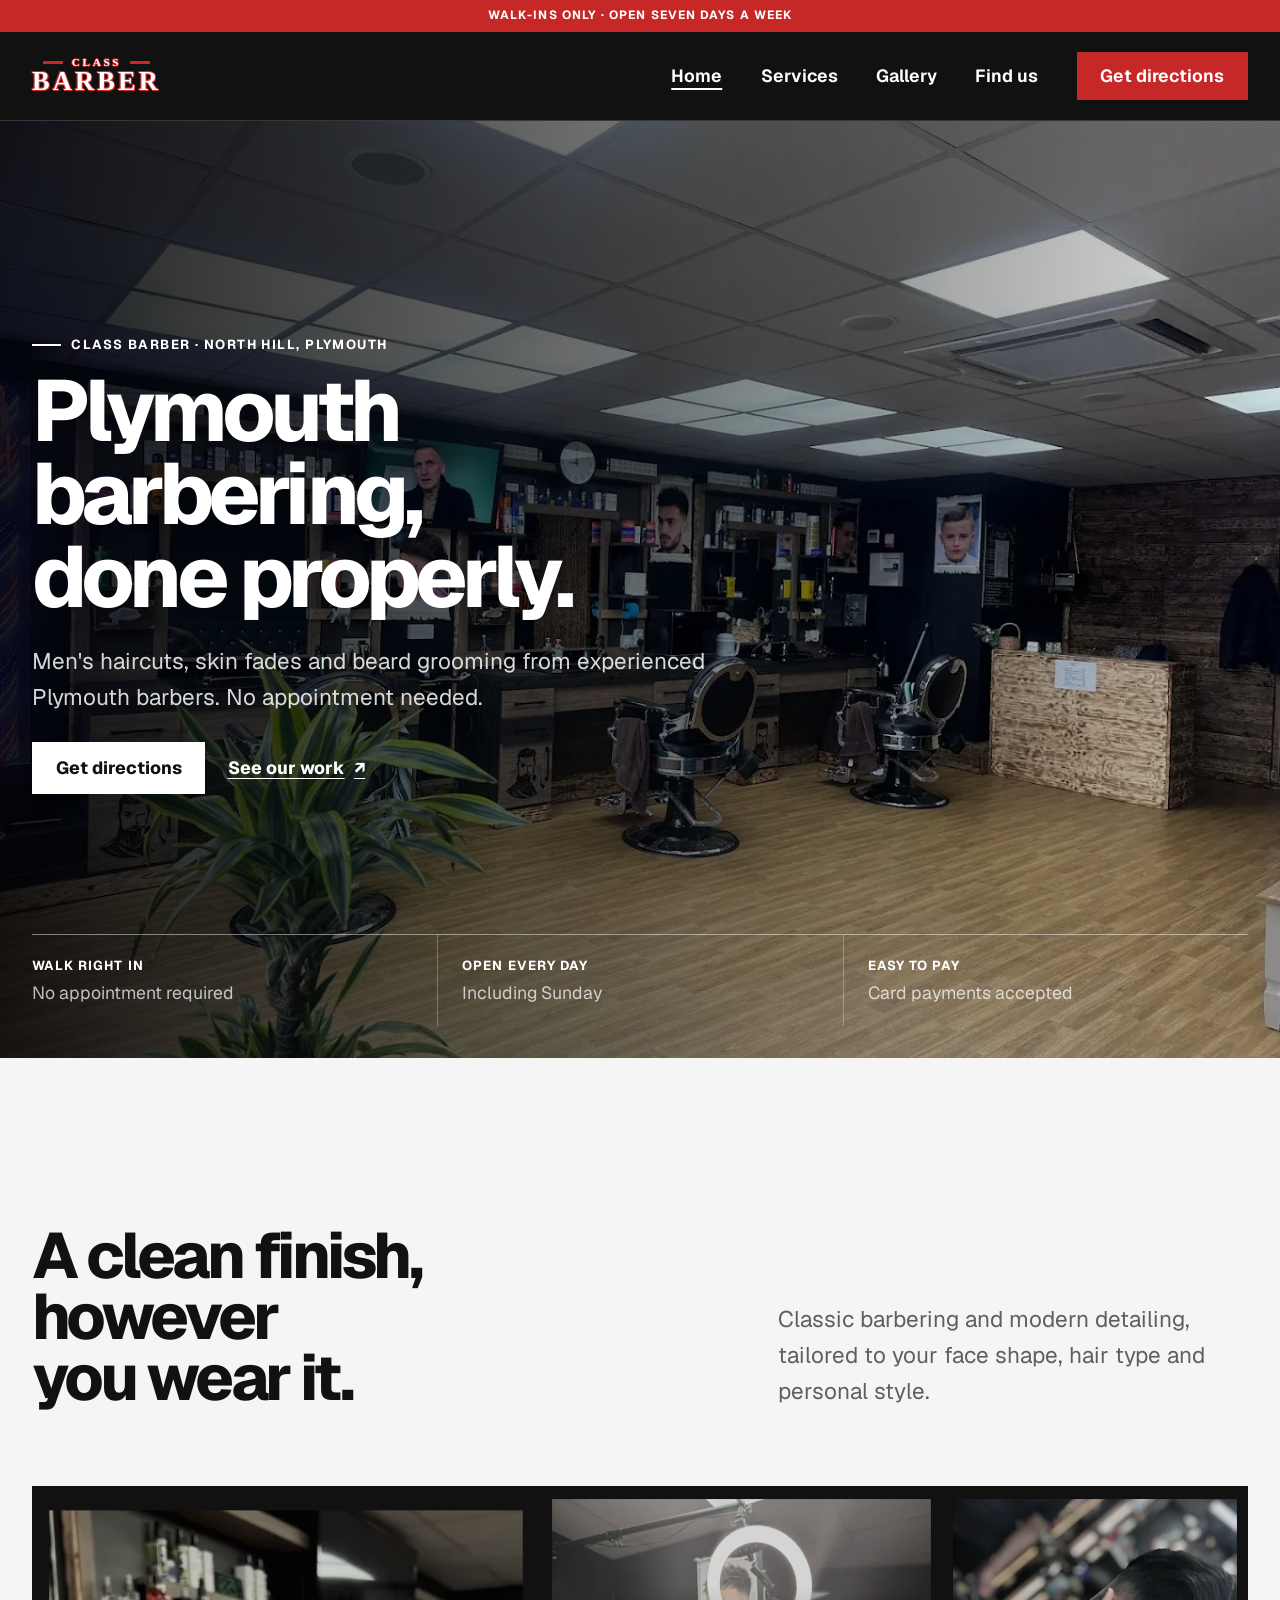
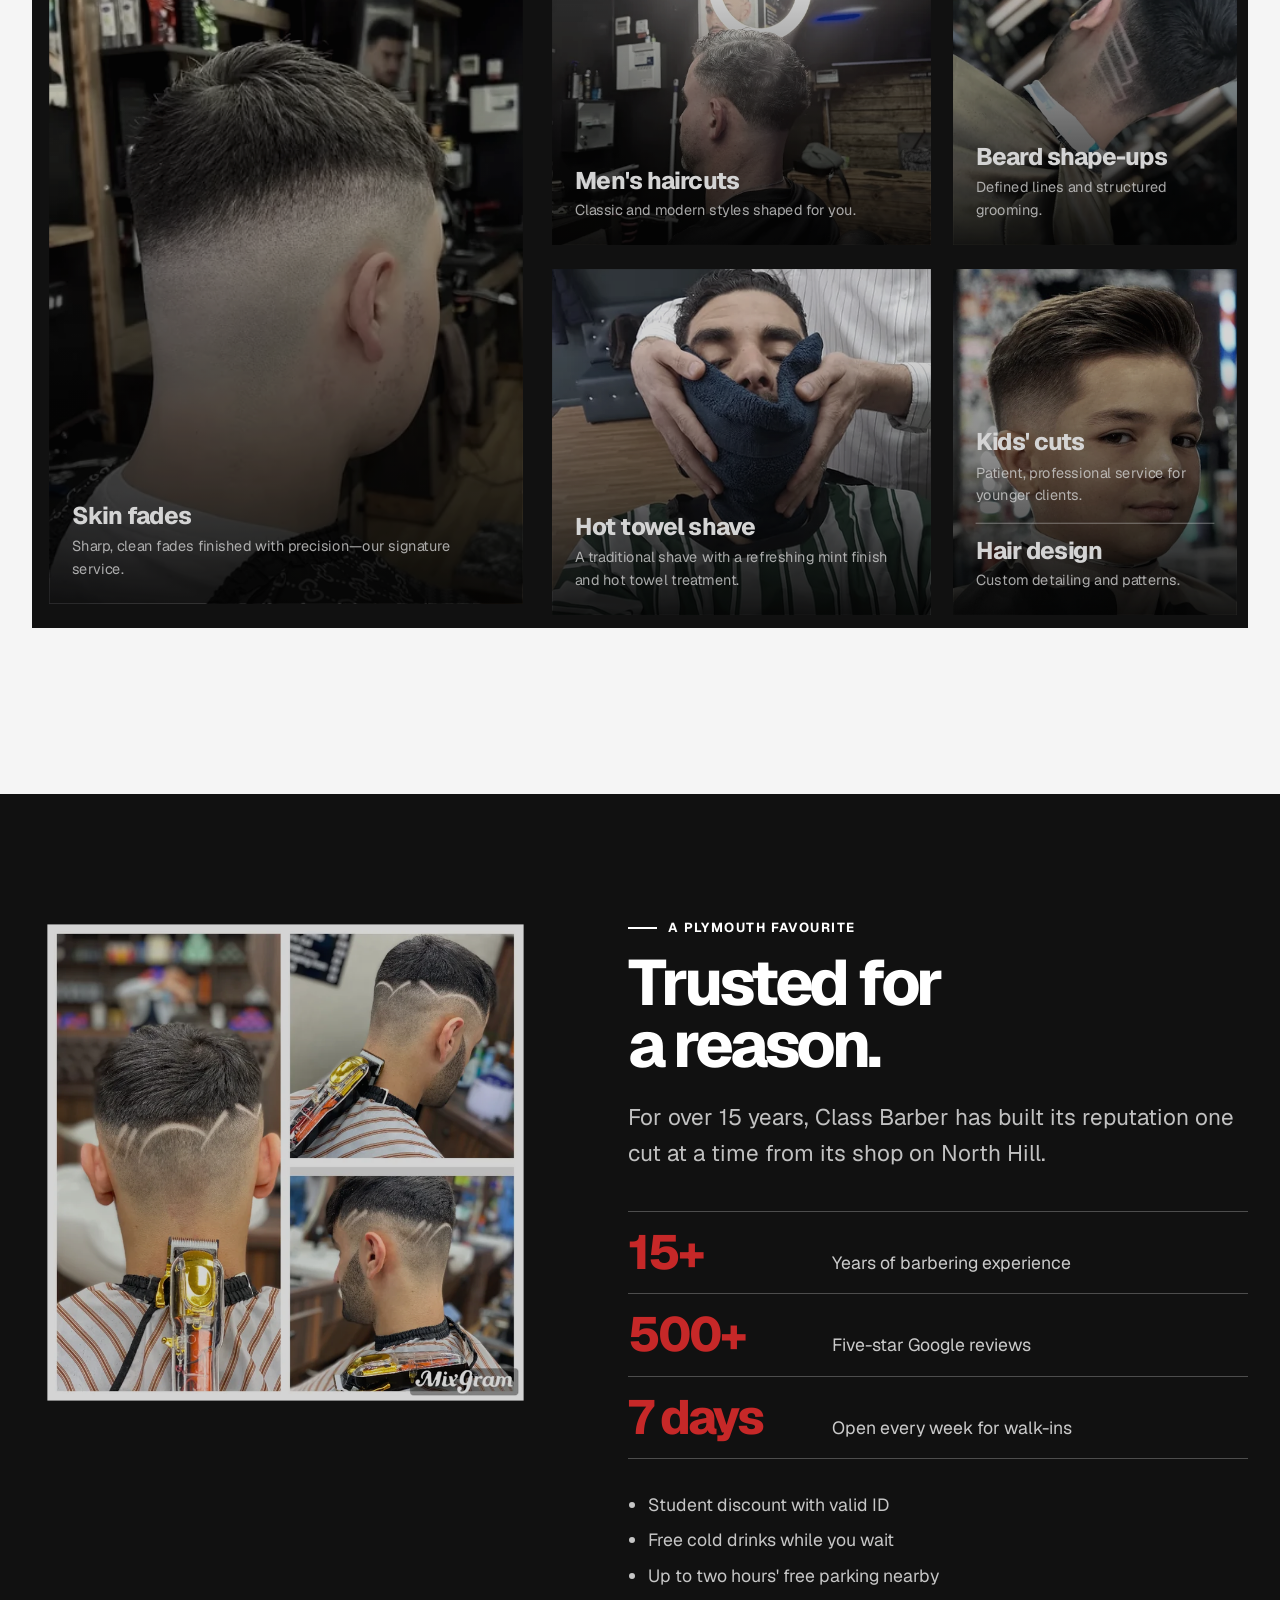
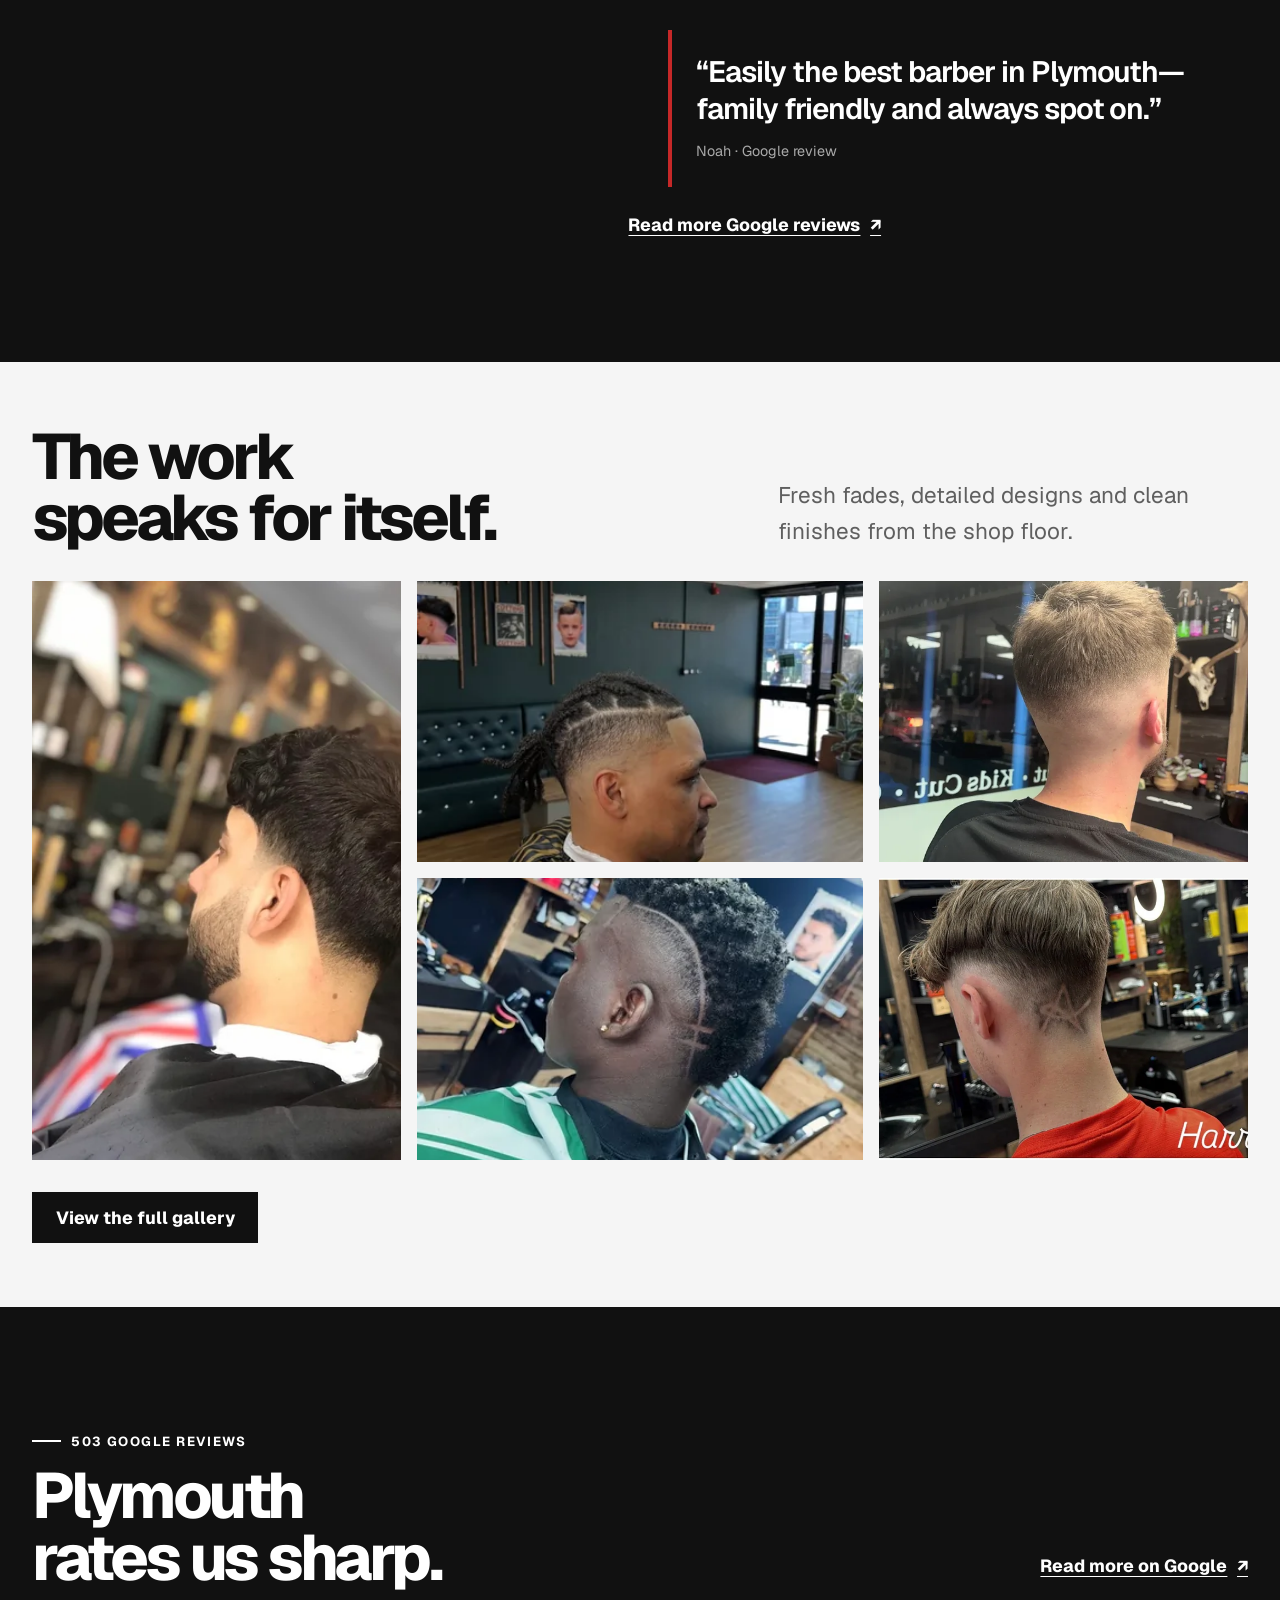
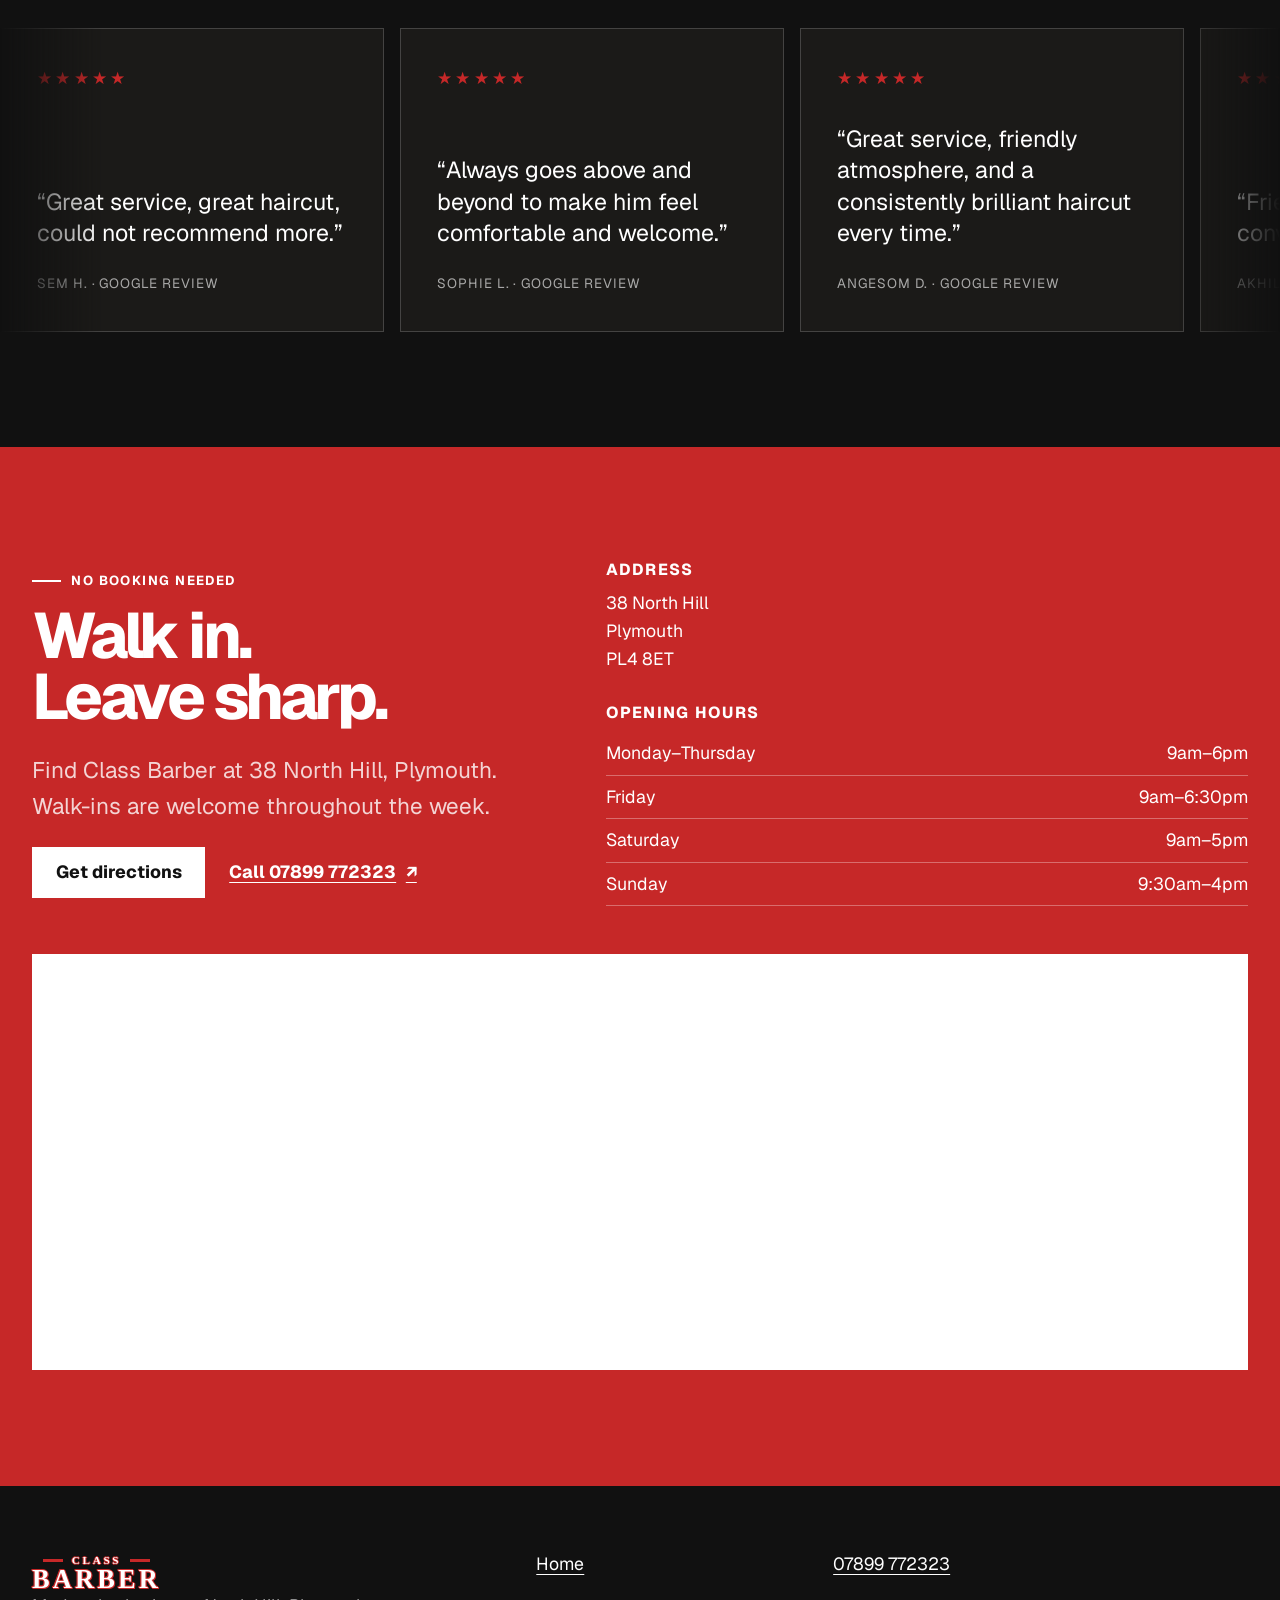
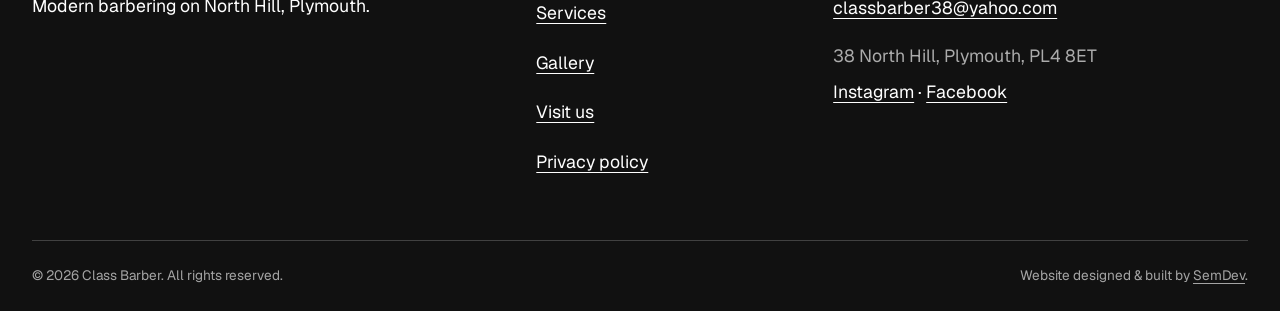
==== commit c93bc0cd: "new site" ====
--- a/index.html
+++ b/index.html
@@ -4,7 +4,7 @@
     <meta charset="utf-8" />
     <meta name="viewport" content="width=device-width, initial-scale=1" />
     <meta name="theme-color" content="#11100e" />
-    <title>Men's Haircuts &amp; Skin Fades in Plymouth Class Barber |</title>
+    <title>Class Barber | Men's Haircuts &amp; Skin Fades in Plymouth</title>
     <meta
       name="description"
       content="Men's haircuts, skin fades, beard grooming and kids' cuts at Class Barber on North Hill, Plymouth. Walk-ins welcome seven days a week."
@@ -87,7 +87,7 @@
             <ul class="nav-list">
               <li><a href="index.html" aria-current="page">Home</a></li>
               <li><a href="#services">Services</a></li>
-              <li><a href="gallery.html">Gallery</a></li>
+              <li><a href="gallery/">Gallery</a></li>
               <li><a href="#visit">Find us</a></li>
               <li>
                 <a
@@ -130,7 +130,7 @@
                   rel="noopener noreferrer"
                   >Get directions</a
                 >
-                <a class="text-link" href="gallery.html">See our work</a>
+                <a class="text-link" href="gallery/">See our work</a>
               </div>
             </div>
 
@@ -327,7 +327,7 @@
             </div>
 
             <ul class="cut-gallery">
-              <li class="cut-gallery-item cut-gallery-item--feature">
+              <li class="cut-gallery-item">
                 <img
                   src="assets/images/class-barber-taperfade.webp"
                   alt="Taper fade and beard trim by Class Barber"
@@ -354,7 +354,7 @@
                   decoding="async"
                 />
               </li>
-              <li class="cut-gallery-item cut-gallery-item--wide">
+              <li class="cut-gallery-item">
                 <img
                   src="assets/images/class-barber-skin-fade.webp"
                   alt="Burst fade with detailed line work by Class Barber"
@@ -375,7 +375,125 @@
             </ul>
 
             <div class="gallery-cta">
-              <a class="button" href="gallery.html">View the full gallery</a>
+              <a class="button" href="gallery/">View the full gallery</a>
+            </div>
+          </div>
+        </section>
+
+        <section class="gallery-reviews" aria-labelledby="reviews-title">
+          <div class="container reviews-heading">
+            <div>
+              <p class="eyebrow">503 Google reviews</p>
+              <h2 id="reviews-title">Plymouth rates us sharp.</h2>
+            </div>
+            <a
+              class="text-link"
+              href="https://www.google.com/maps/search/?api=1&amp;query=Class+Barber+38+North+Hill+Plymouth"
+              target="_blank"
+              rel="noopener noreferrer"
+              >Read more on Google</a
+            >
+          </div>
+
+          <div class="reviews-viewport">
+            <div class="reviews-track">
+              <ul class="review-list">
+                <li class="review-card">
+                  <div class="review-stars" aria-hidden="true">★★★★★</div>
+                  <blockquote>
+                    <p>
+                      “Great service, great haircut, could not recommend more.”
+                    </p>
+                    <footer>Sem H. · Google review</footer>
+                  </blockquote>
+                </li>
+                <li class="review-card">
+                  <div class="review-stars" aria-hidden="true">★★★★★</div>
+                  <blockquote>
+                    <p>
+                      “Always goes above and beyond to make him feel comfortable
+                      and welcome.”
+                    </p>
+                    <footer>Sophie L. · Google review</footer>
+                  </blockquote>
+                </li>
+                <li class="review-card">
+                  <div class="review-stars" aria-hidden="true">★★★★★</div>
+                  <blockquote>
+                    <p>
+                      “Great service, friendly atmosphere, and a consistently
+                      brilliant haircut every time.”
+                    </p>
+                    <footer>Angesom D. · Google review</footer>
+                  </blockquote>
+                </li>
+                <li class="review-card">
+                  <div class="review-stars" aria-hidden="true">★★★★★</div>
+                  <blockquote>
+                    <p>“Friendly and nice to have a conversation with.”</p>
+                    <footer>Akhilesh P. · Google review</footer>
+                  </blockquote>
+                </li>
+                <li class="review-card">
+                  <div class="review-stars" aria-hidden="true">★★★★★</div>
+                  <blockquote>
+                    <p>
+                      “Sam designed a custom style for me and absolutely nailed
+                      it.”
+                    </p>
+                    <footer>Akash T. · Google review</footer>
+                  </blockquote>
+                </li>
+              </ul>
+
+              <ul class="review-list" aria-hidden="true">
+                <li class="review-card">
+                  <div class="review-stars">★★★★★</div>
+                  <blockquote>
+                    <p>
+                      “Great service, great haircut, could not recommend more.”
+                    </p>
+                    <footer>Sem H. · Google review</footer>
+                  </blockquote>
+                </li>
+                <li class="review-card">
+                  <div class="review-stars">★★★★★</div>
+                  <blockquote>
+                    <p>
+                      “Always goes above and beyond to make him feel comfortable
+                      and welcome.”
+                    </p>
+                    <footer>Sophie L. · Google review</footer>
+                  </blockquote>
+                </li>
+                <li class="review-card">
+                  <div class="review-stars">★★★★★</div>
+                  <blockquote>
+                    <p>
+                      “Great service, friendly atmosphere, and a consistently
+                      brilliant haircut every time.”
+                    </p>
+                    <footer>Angesom D. · Google review</footer>
+                  </blockquote>
+                </li>
+                <li class="review-card">
+                  <div class="review-stars">★★★★★</div>
+                  <blockquote>
+                    <p>“Friendly and nice to have a conversation with.”</p>
+                    <footer>Akhilesh P. · Google review</footer>
+                  </blockquote>
+                </li>
+                <li class="review-card">
+                  <div class="review-stars">★★★★★</div>
+                  <blockquote>
+                    <p>
+                      “Sam designed a custom style for me and absolutely nailed
+                      it.”
+                    </p>
+                    <footer>Akash T. · Google review</footer>
+                  </blockquote>
+                </li>
+              </ul>
             </div>
           </div>
         </section>
@@ -477,9 +595,9 @@
               <ul class="footer-links">
                 <li><a href="index.html">Home</a></li>
                 <li><a href="#services">Services</a></li>
-                <li><a href="gallery.html">Gallery</a></li>
+                <li><a href="gallery/">Gallery</a></li>
                 <li><a href="#visit">Visit us</a></li>
-                <li><a href="privacy-policy.html">Privacy policy</a></li>
+                <li><a href="privacy-policy/">Privacy policy</a></li>
               </ul>
             </nav>
             <div class="footer-contact">
--- a/assets/css/styles.css
+++ b/assets/css/styles.css
@@ -597,6 +597,10 @@
   object-position: center;
 }
 
+.cut-gallery-item:first-child {
+  grid-column: 1 / -1;
+}
+
 .gallery-cta {
   margin-top: 2rem;
 }
@@ -751,6 +755,103 @@
 .gallery-note {
   margin-top: 2.5rem;
   color: var(--color-muted);
+}
+
+/* =========================
+   REVIEWS MARQUEE
+========================= */
+.gallery-reviews {
+  overflow: hidden;
+  padding-block: var(--space-2xl);
+  background: var(--color-ink);
+  color: var(--color-white);
+}
+
+.reviews-heading {
+  display: flex;
+  flex-wrap: wrap;
+  gap: 1.5rem 3rem;
+  align-items: end;
+  justify-content: space-between;
+  margin-bottom: 2.5rem;
+}
+
+.reviews-heading h2 {
+  max-width: 10ch;
+  margin-bottom: 0;
+  font-size: var(--heading-2);
+}
+
+.reviews-heading .eyebrow,
+.reviews-heading .text-link {
+  color: var(--color-white);
+}
+
+.reviews-viewport {
+  overflow: hidden;
+  -webkit-mask-image: linear-gradient(to right, transparent, #000 8%, #000 92%, transparent);
+  mask-image: linear-gradient(to right, transparent, #000 8%, #000 92%, transparent);
+}
+
+.reviews-track {
+  display: flex;
+  width: max-content;
+  transform: translate3d(-50%, 0, 0);
+  animation: reviews-left-to-right 42s linear infinite;
+  will-change: transform;
+}
+
+.reviews-viewport:hover .reviews-track,
+.reviews-viewport:focus-within .reviews-track {
+  animation-play-state: paused;
+}
+
+.review-list {
+  display: flex;
+  gap: 1rem;
+  margin: 0;
+  padding: 0 1rem 0 0;
+  list-style: none;
+}
+
+.review-card {
+  display: flex;
+  width: min(24rem, calc(100vw - 3rem));
+  min-height: 17rem;
+  flex-direction: column;
+  justify-content: space-between;
+  padding: clamp(1.5rem, 3vw, 2.25rem);
+  border: 1px solid rgba(255, 255, 255, 0.18);
+  background: #1b1a18;
+}
+
+.review-stars {
+  margin-bottom: 2rem;
+  color: var(--color-accent);
+  font-size: 1.05rem;
+  letter-spacing: 0.2em;
+}
+
+.review-card blockquote {
+  margin: 0;
+}
+
+.review-card blockquote p {
+  margin-bottom: 1.5rem;
+  font-size: clamp(1.15rem, 2vw, 1.45rem);
+  line-height: 1.35;
+}
+
+.review-card blockquote footer {
+  color: rgba(255, 255, 255, 0.62);
+  font-size: 0.84rem;
+  letter-spacing: 0.07em;
+  text-transform: uppercase;
+}
+
+@keyframes reviews-left-to-right {
+  from { transform: translate3d(-50%, 0, 0); }
+  to { transform: translate3d(0, 0, 0); }
 }
 
 /* =========================
@@ -972,7 +1073,23 @@
   }
 
   .cut-gallery {
-    grid-template-columns: repeat(4, minmax(0, 1fr));
+    grid-template-columns: repeat(16, minmax(0, 1fr));
+    grid-template-rows: repeat(2, clamp(14rem, 22vw, 21rem));
+  }
+
+  .cut-gallery-item:first-child {
+    grid-column: span 5;
+    grid-row: span 2;
+  }
+
+  .cut-gallery-item:nth-child(2),
+  .cut-gallery-item:nth-child(4) {
+    grid-column: span 6;
+  }
+
+  .cut-gallery-item:nth-child(3),
+  .cut-gallery-item:nth-child(5) {
+    grid-column: span 5;
   }
 
   .visit-grid {
@@ -1066,4 +1183,20 @@
     animation-iteration-count: 1 !important;
     transition-duration: 0.01ms !important;
   }
-}
+
+  .reviews-track {
+    width: auto;
+    transform: none;
+    animation: none !important;
+  }
+
+  .reviews-viewport {
+    overflow-x: auto;
+    -webkit-mask-image: none;
+    mask-image: none;
+  }
+
+  .review-list[aria-hidden="true"] {
+    display: none;
+  }
+}
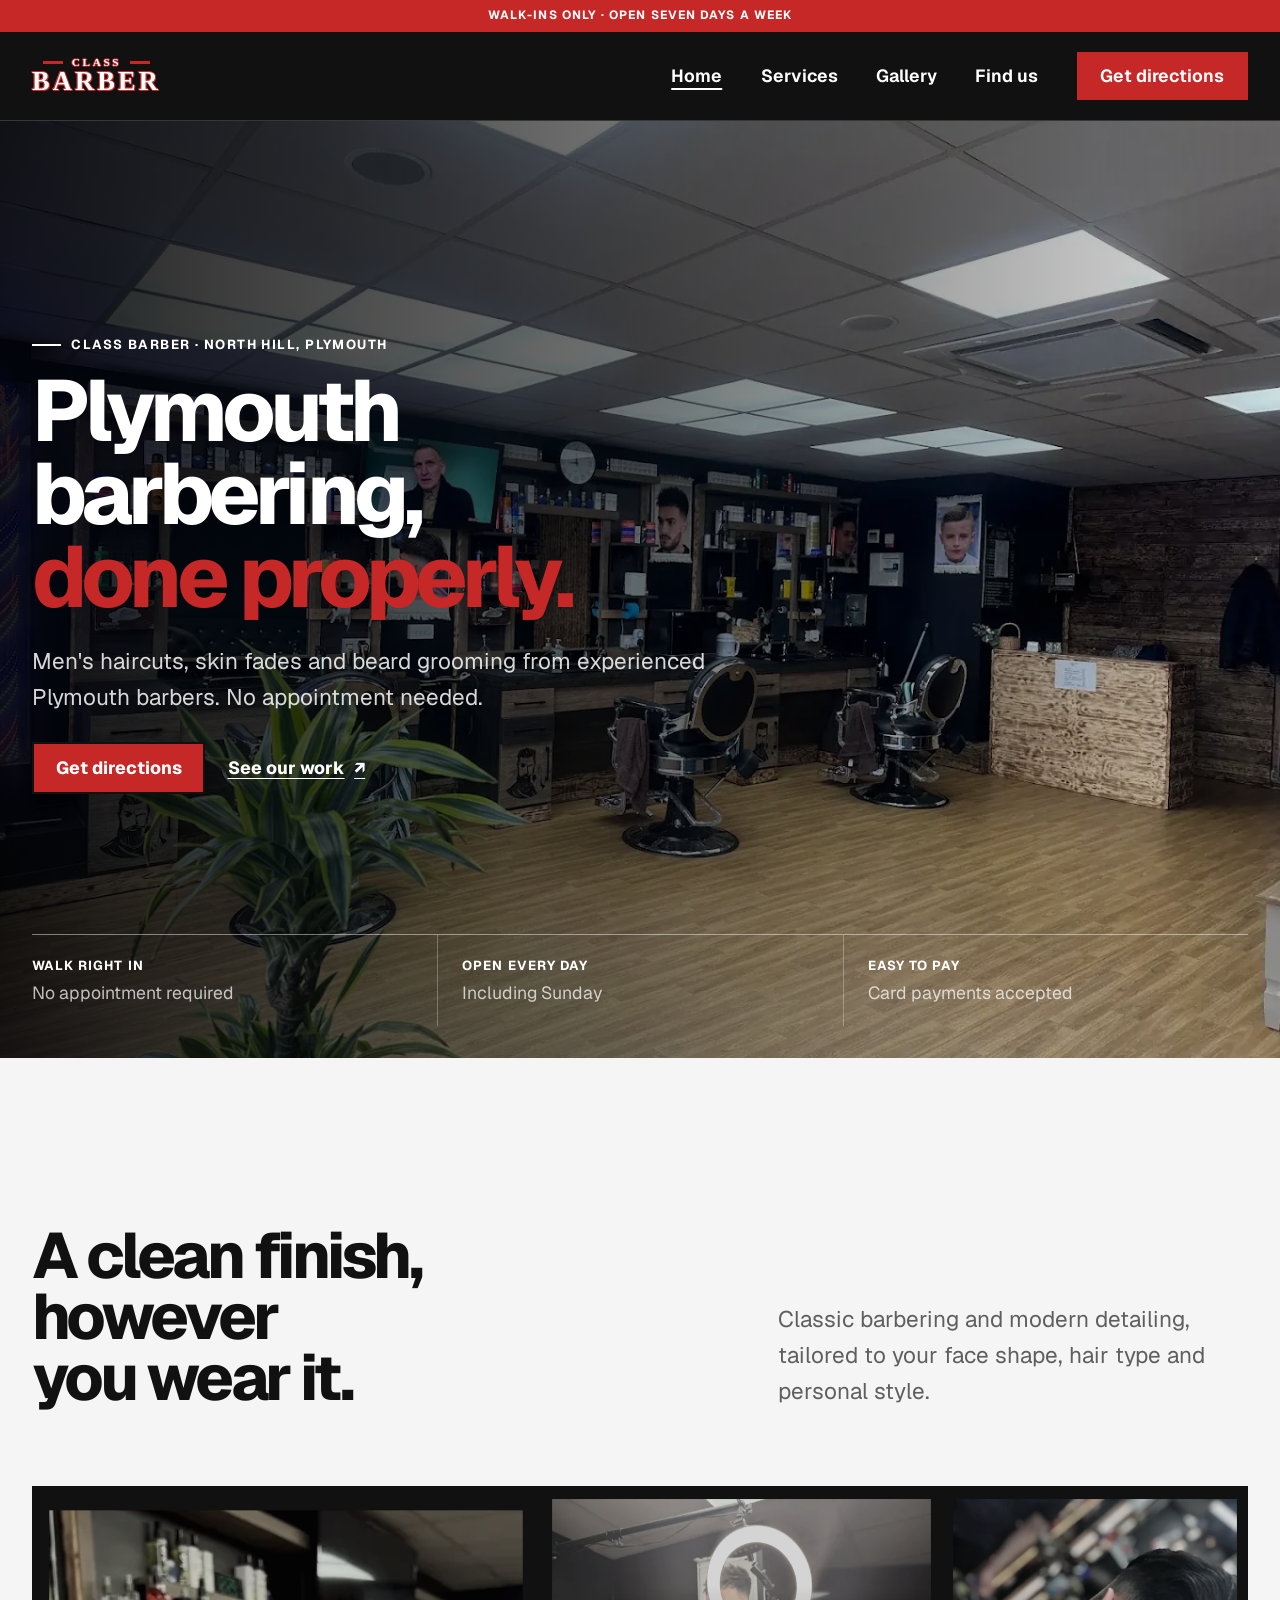
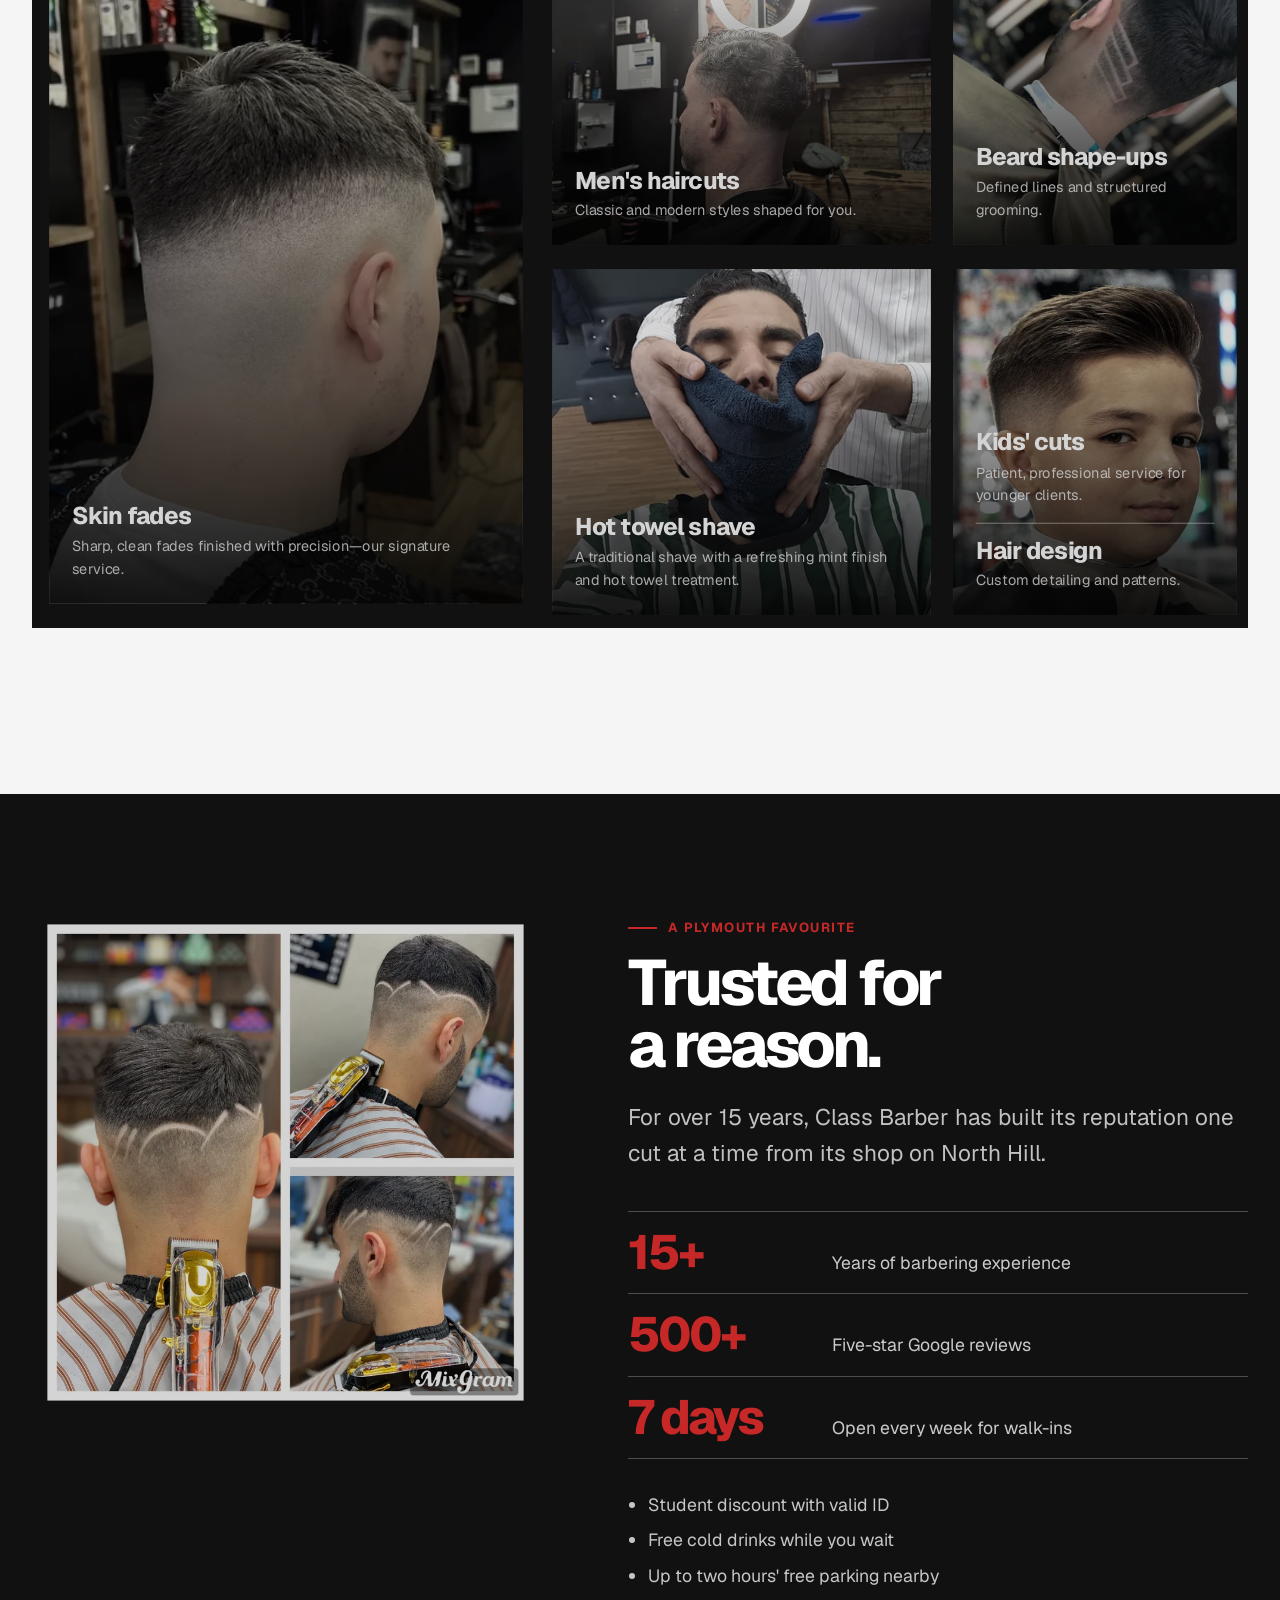
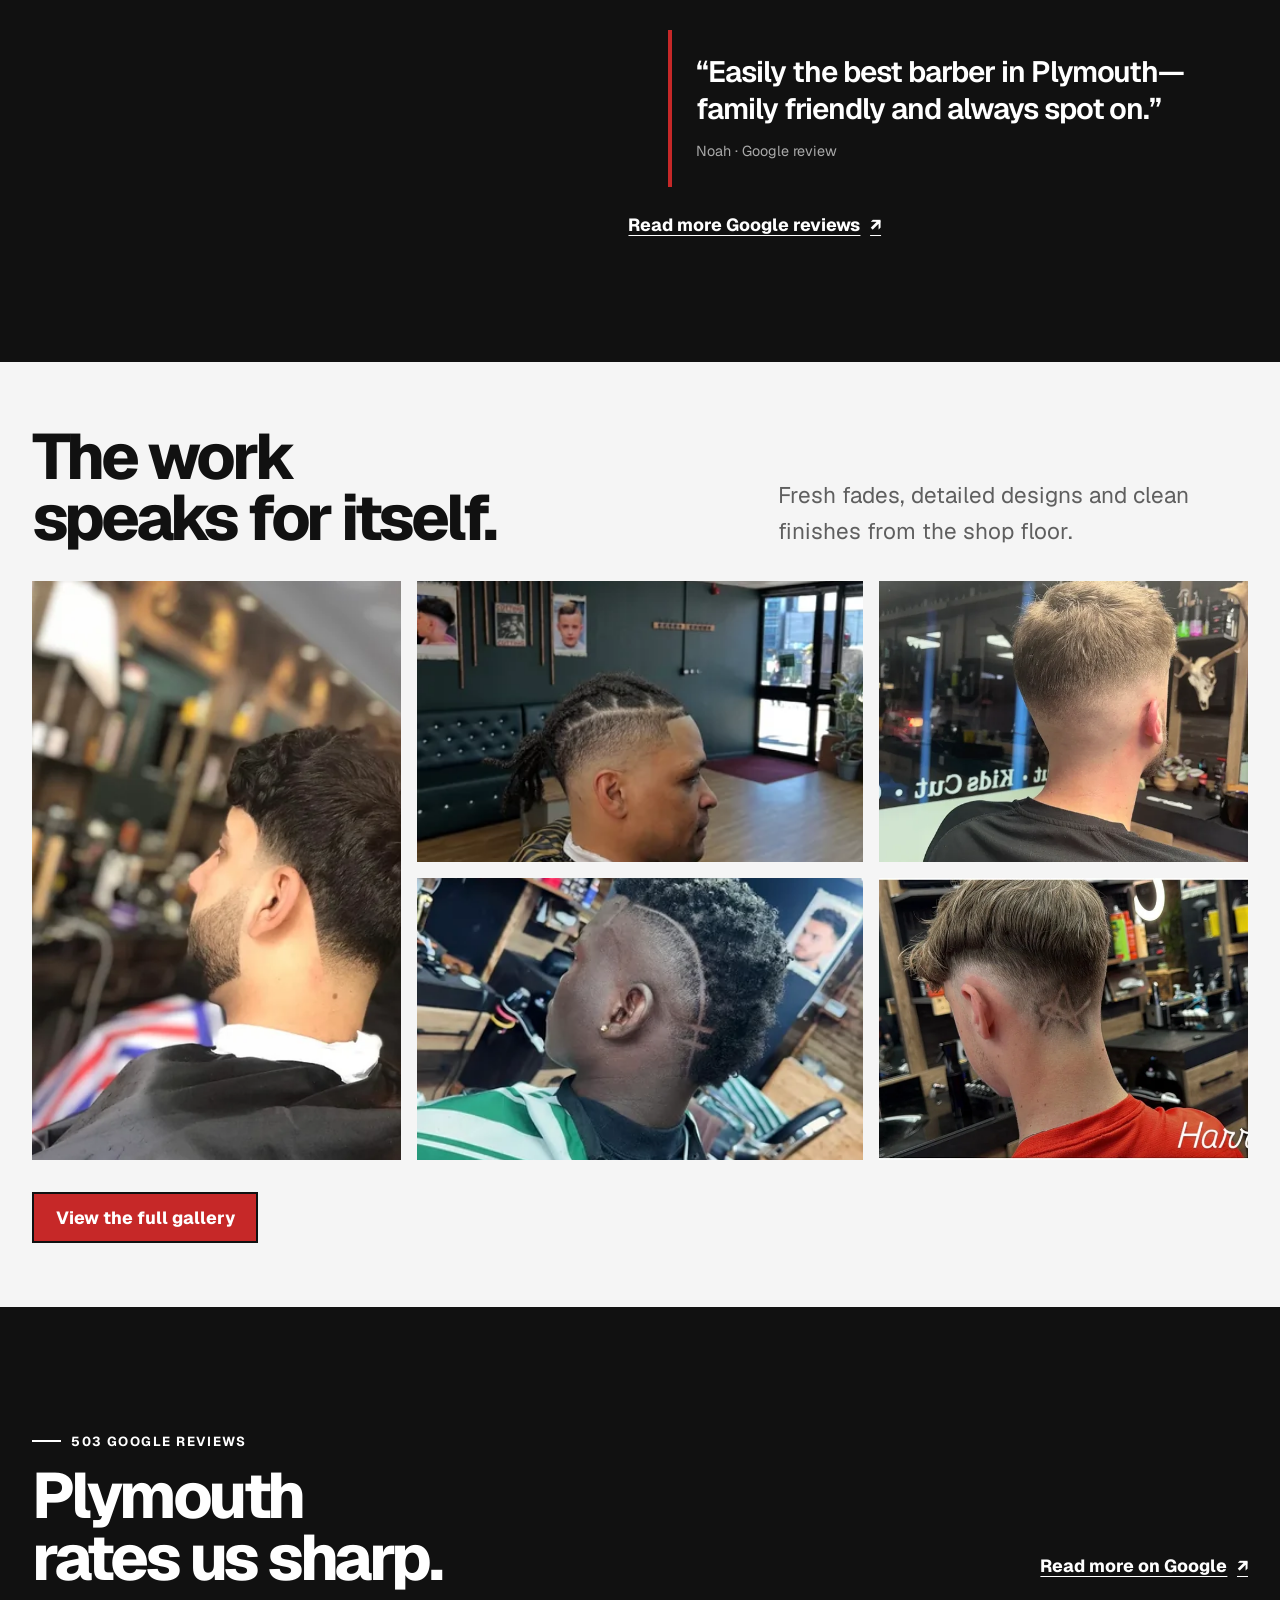
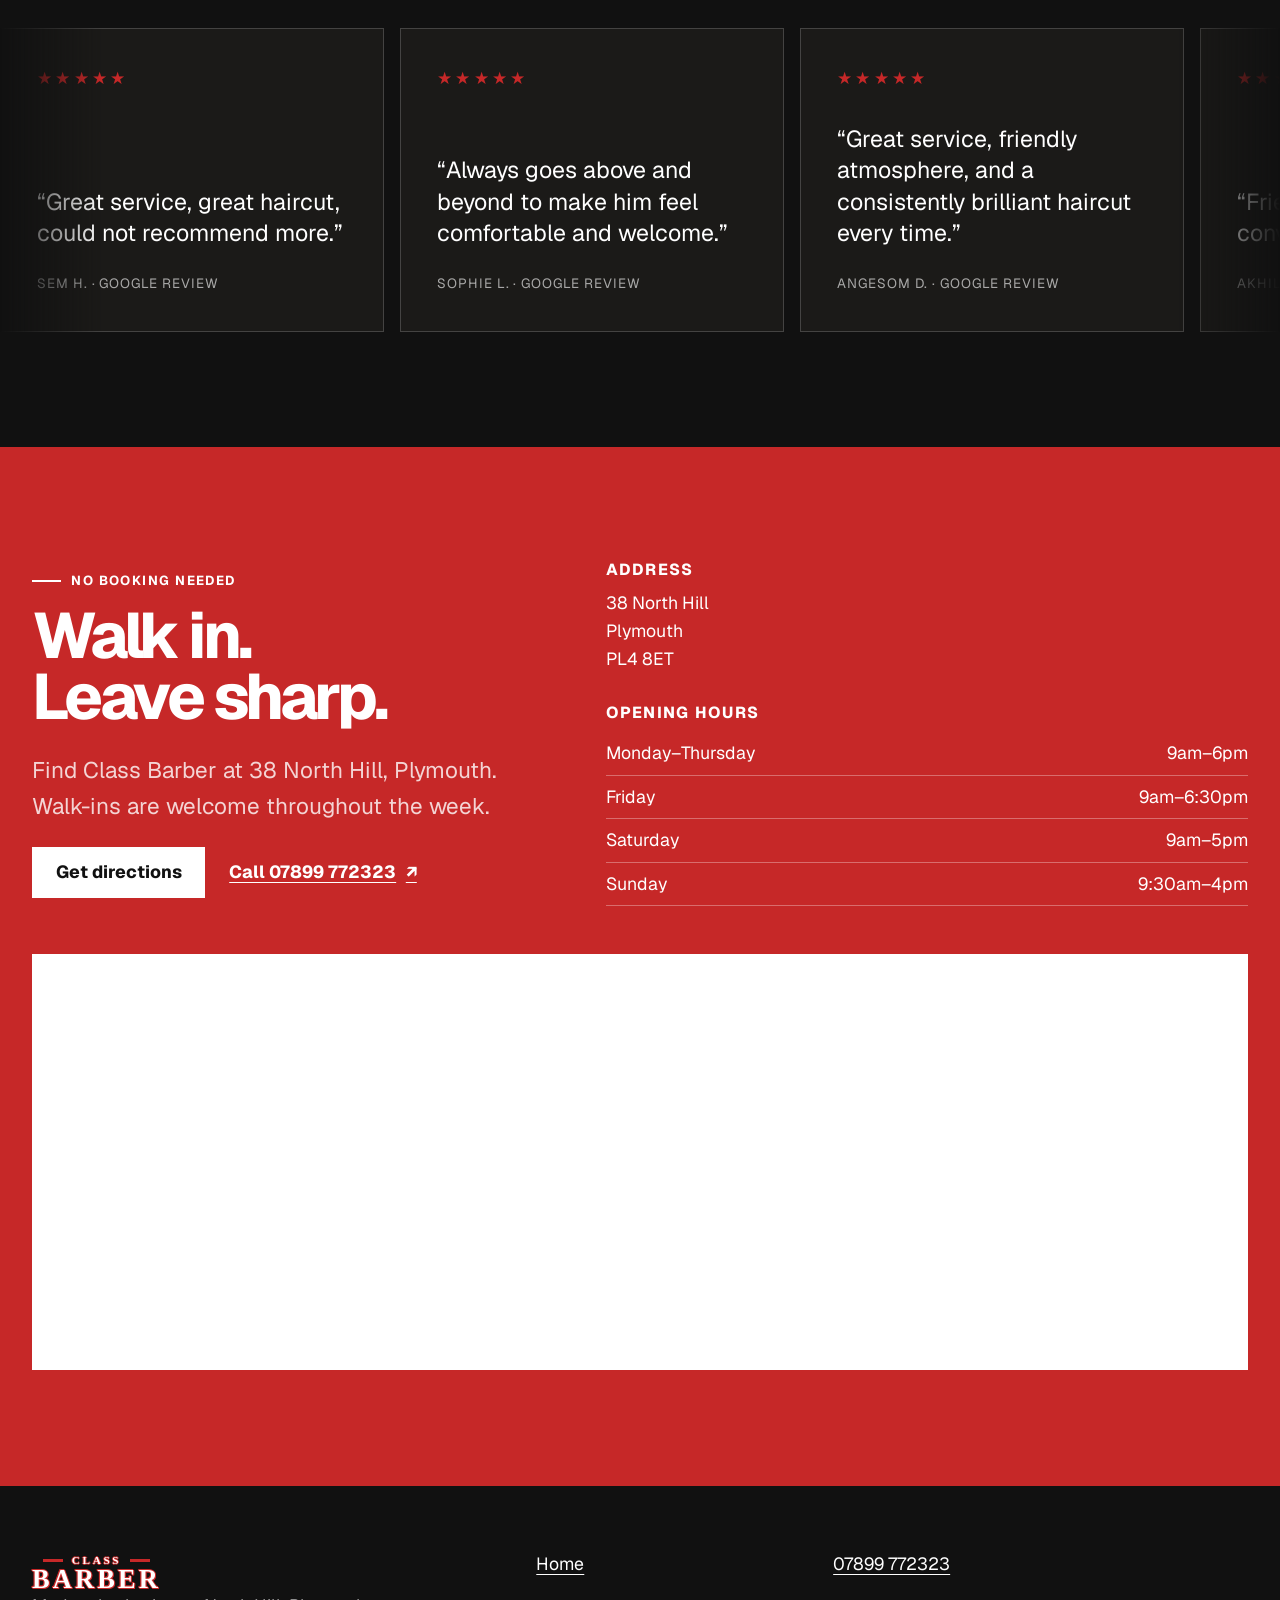
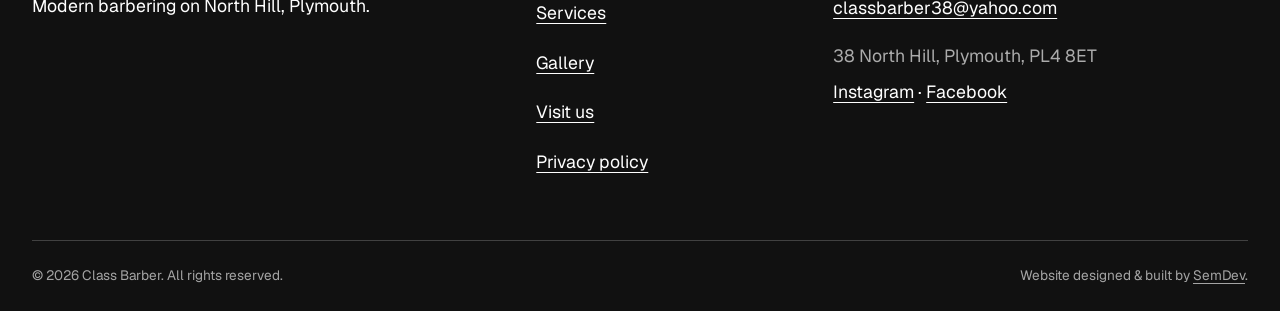
==== commit 9fb3e918: "adjustments" ====
--- a/index.html
+++ b/index.html
@@ -25,8 +25,8 @@
       type="image/webp"
       fetchpriority="high"
     />
-    <link rel="stylesheet" href="assets/css/root.css" />
-    <link rel="stylesheet" href="assets/css/styles.css" />
+    <link rel="stylesheet" href="assets/css/root.css?v=2" />
+    <link rel="stylesheet" href="assets/css/styles.css?v=2" />
     <script type="application/ld+json">
       {
         "@context": "https://schema.org",
@@ -117,14 +117,17 @@
           <div class="container">
             <div class="hero-copy">
               <p class="eyebrow">Class Barber · North Hill, Plymouth</p>
-              <h1 id="hero-title">Plymouth barbering, done properly.</h1>
+              <h1 id="hero-title">
+                Plymouth barbering,
+                <span class="brand-accent">done properly.</span>
+              </h1>
               <p class="hero-intro">
                 Men's haircuts, skin fades and beard grooming from experienced
                 Plymouth barbers. No appointment needed.
               </p>
               <div class="hero-actions">
                 <a
-                  class="button button--light"
+                  class="button"
                   href="https://www.google.com/maps/dir/?api=1&amp;destination=38+North+Hill,+Plymouth,+PL4+8ET"
                   target="_blank"
                   rel="noopener noreferrer"
@@ -266,7 +269,7 @@
             </figure>
 
             <div class="proof-content">
-              <p class="eyebrow">A Plymouth favourite</p>
+              <p class="eyebrow brand-accent">A Plymouth favourite</p>
               <h2 id="proof-title">Trusted for a reason.</h2>
               <p class="proof-lead">
                 For over 15 years, Class Barber has built its reputation one cut
--- a/assets/css/styles.css
+++ b/assets/css/styles.css
@@ -133,24 +133,31 @@
   justify-content: center;
   padding: 0.85rem 1.35rem;
   border: 2px solid var(--color-ink);
-  background: var(--color-ink);
+  background: var(--color-accent);
   color: var(--color-white);
   font-weight: 750;
   line-height: 1;
   text-decoration: none;
-  transition: background var(--transition), color var(--transition), transform var(--transition);
+  transition:
+    background var(--transition),
+    color var(--transition),
+    transform var(--transition);
 }
 
 .button:hover {
   transform: translateY(-2px);
-  background: var(--color-accent);
-  color: var(--color-white);
+  background: var(--color-white);
+  color: black;
 }
 
 .button--light {
   border-color: var(--color-white);
   background: var(--color-white);
   color: var(--color-ink);
+}
+
+.brand-accent {
+  color: var(--color-accent);
 }
 
 .text-link {
@@ -215,7 +222,11 @@
   letter-spacing: 0.24em;
   line-height: 1;
   text-transform: uppercase;
-  text-shadow: -1px 0 var(--color-accent), 1px 0 var(--color-accent), 0 -1px var(--color-accent), 0 1px var(--color-accent);
+  text-shadow:
+    -1px 0 var(--color-accent),
+    1px 0 var(--color-accent),
+    0 -1px var(--color-accent),
+    0 1px var(--color-accent);
 }
 
 .wordmark span:first-child::before,
@@ -230,7 +241,13 @@
   font-size: 1.65rem;
   letter-spacing: 0.12em;
   text-transform: uppercase;
-  text-shadow: -1px 0 var(--color-accent), 1px 0 var(--color-accent), 0 -1px var(--color-accent), 0 1px var(--color-accent), -1px -1px var(--color-accent), 1px 1px var(--color-accent);
+  text-shadow:
+    -1px 0 var(--color-accent),
+    1px 0 var(--color-accent),
+    0 -1px var(--color-accent),
+    0 1px var(--color-accent),
+    -1px -1px var(--color-accent),
+    1px 1px var(--color-accent);
 }
 
 .nav-toggle {
@@ -290,7 +307,7 @@
   display: flex;
   align-items: flex-end;
   overflow: hidden;
-  padding-block: clamp(5rem, 10vw, 9rem) 2rem;
+  padding-block: clamp(3rem, 10vw, 9rem) 2rem;
   background: var(--color-ink);
   color: var(--color-white);
 }
@@ -298,7 +315,12 @@
 .hero::after {
   position: absolute;
   inset: 0;
-  background: linear-gradient(90deg, rgba(0, 0, 0, 0.88) 0%, rgba(0, 0, 0, 0.56) 48%, rgba(0, 0, 0, 0.12) 100%);
+  background: linear-gradient(
+    90deg,
+    rgba(0, 0, 0, 0.88) 0%,
+    rgba(0, 0, 0, 0.56) 48%,
+    rgba(0, 0, 0, 0.12) 100%
+  );
   content: "";
 }
 
@@ -423,7 +445,9 @@
   height: 100%;
   object-fit: cover;
   filter: saturate(0.6) contrast(1.08);
-  transition: filter 700ms ease, transform 700ms ease;
+  transition:
+    filter 700ms ease,
+    transform 700ms ease;
 }
 
 .service-card::after {
@@ -744,7 +768,9 @@
   min-height: 0;
   aspect-ratio: 4 / 5;
   object-fit: cover;
-  transition: filter 700ms ease, transform 700ms ease;
+  transition:
+    filter 700ms ease,
+    transform 700ms ease;
 }
 
 .gallery-item:hover img {
@@ -789,8 +815,20 @@
 
 .reviews-viewport {
   overflow: hidden;
-  -webkit-mask-image: linear-gradient(to right, transparent, #000 8%, #000 92%, transparent);
-  mask-image: linear-gradient(to right, transparent, #000 8%, #000 92%, transparent);
+  -webkit-mask-image: linear-gradient(
+    to right,
+    transparent,
+    #000 8%,
+    #000 92%,
+    transparent
+  );
+  mask-image: linear-gradient(
+    to right,
+    transparent,
+    #000 8%,
+    #000 92%,
+    transparent
+  );
 }
 
 .reviews-track {
@@ -850,8 +888,12 @@
 }
 
 @keyframes reviews-left-to-right {
-  from { transform: translate3d(-50%, 0, 0); }
-  to { transform: translate3d(0, 0, 0); }
+  from {
+    transform: translate3d(-50%, 0, 0);
+  }
+  to {
+    transform: translate3d(0, 0, 0);
+  }
 }
 
 /* =========================
@@ -1142,7 +1184,10 @@
     background: var(--color-ink);
     opacity: 0;
     pointer-events: none;
-    transition: opacity var(--transition), transform var(--transition), visibility var(--transition);
+    transition:
+      opacity var(--transition),
+      transform var(--transition),
+      visibility var(--transition);
   }
 
   .js-enabled .site-nav.is-open {
@@ -1167,7 +1212,6 @@
     margin-top: 0.75rem;
     border-bottom: 2px solid var(--color-accent);
   }
-
 }
 
 @media (prefers-reduced-motion: reduce) {
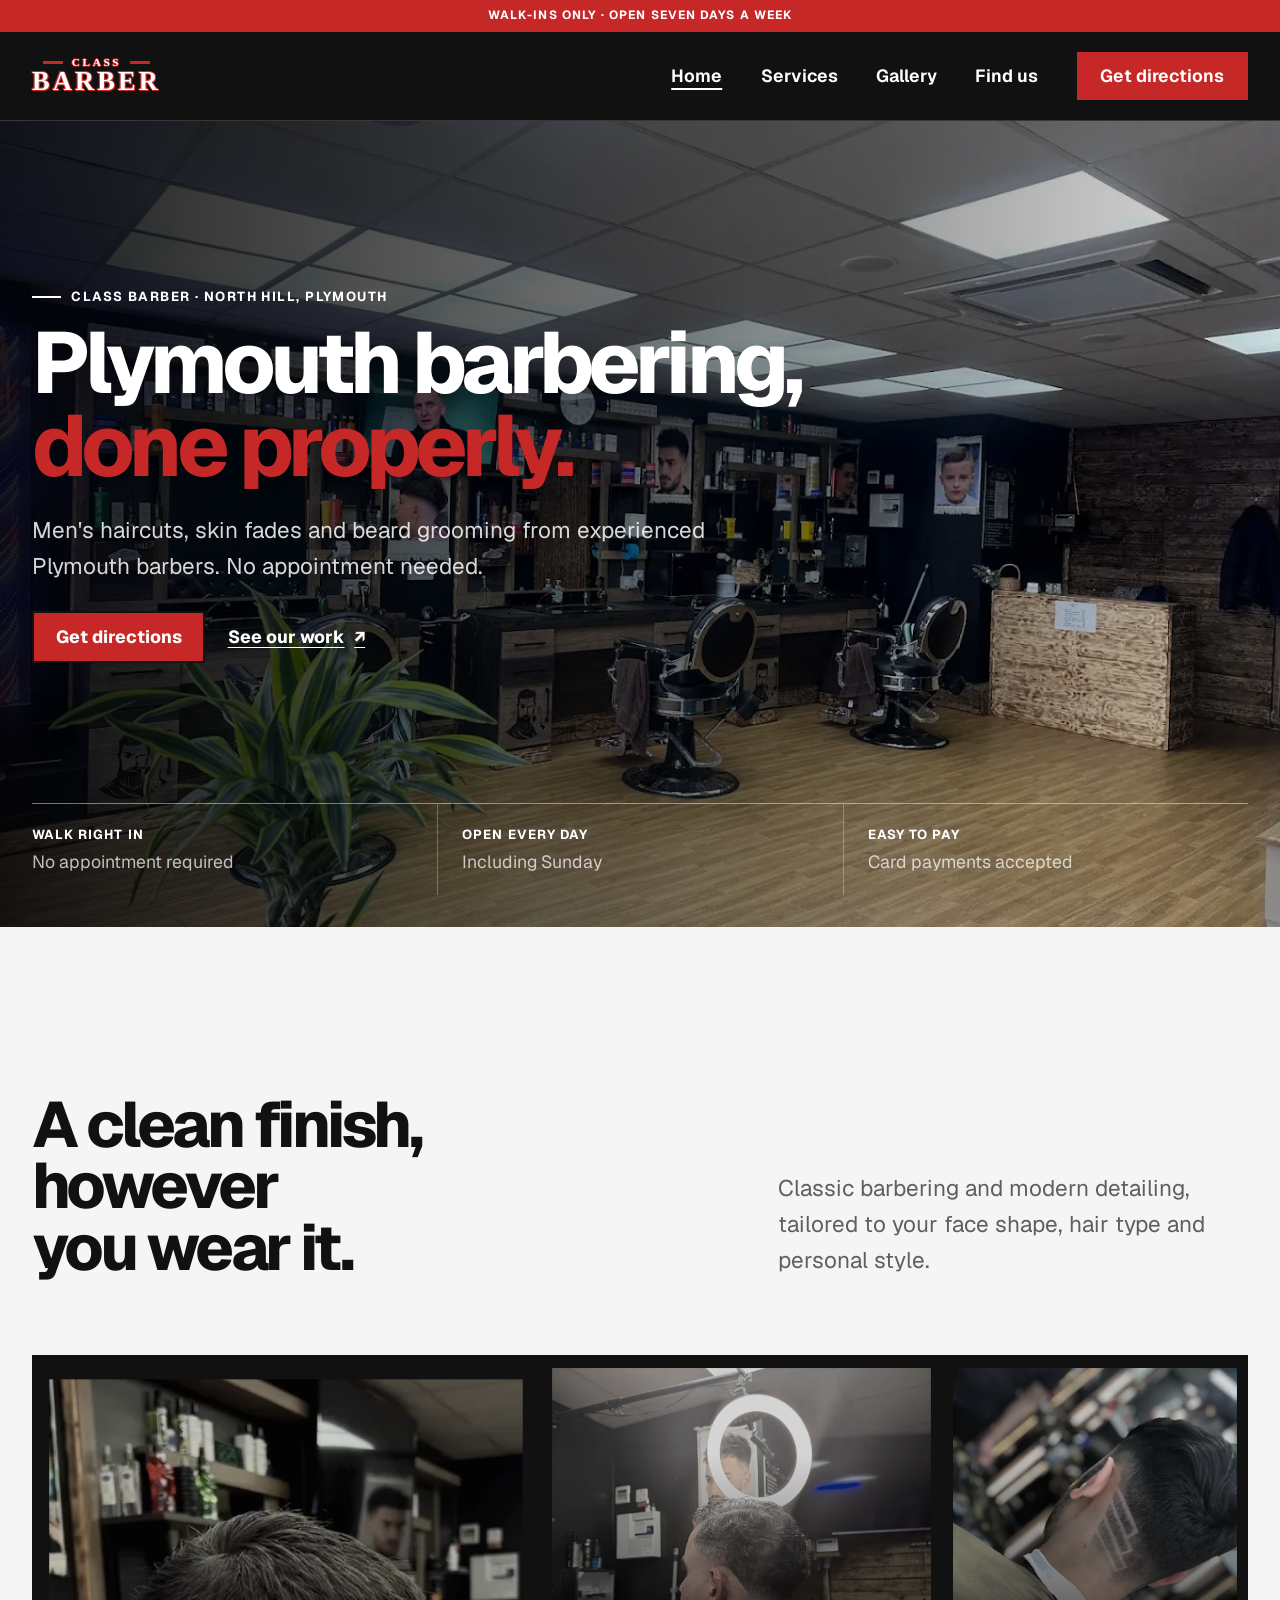
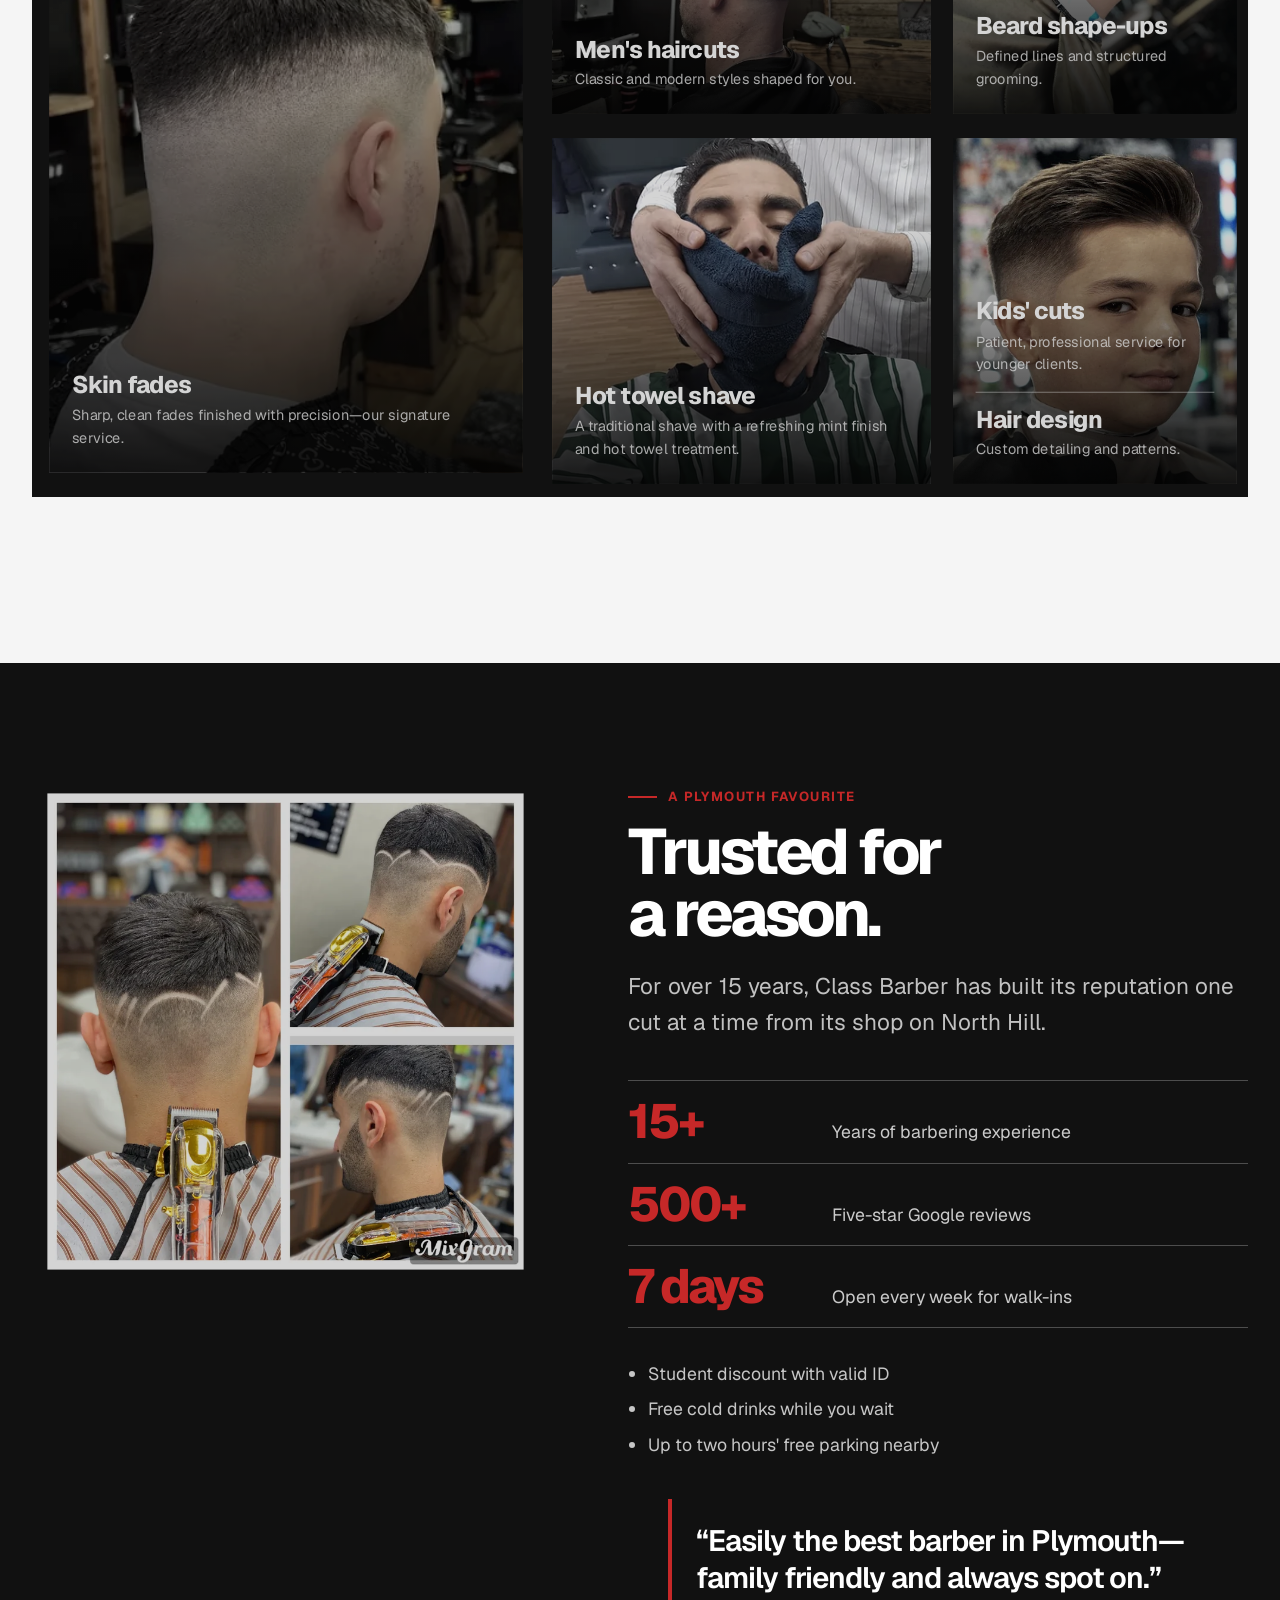
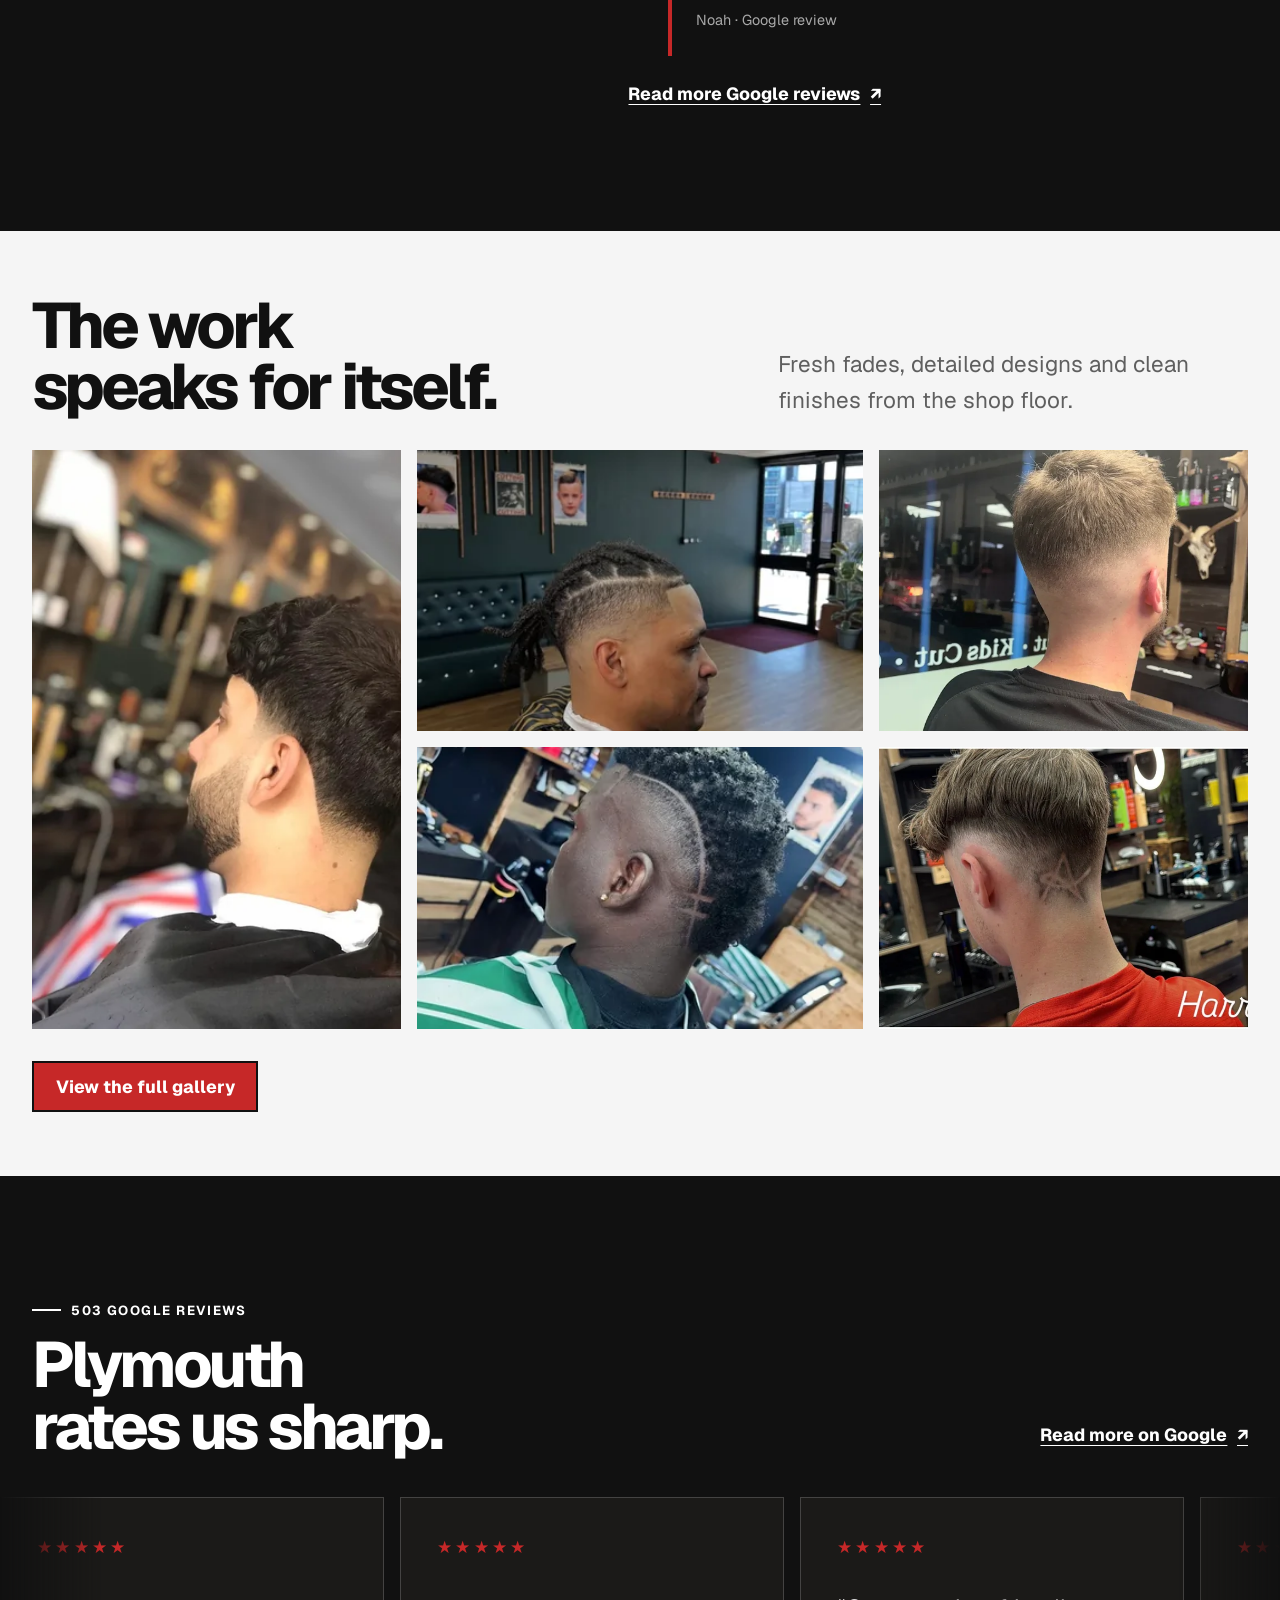
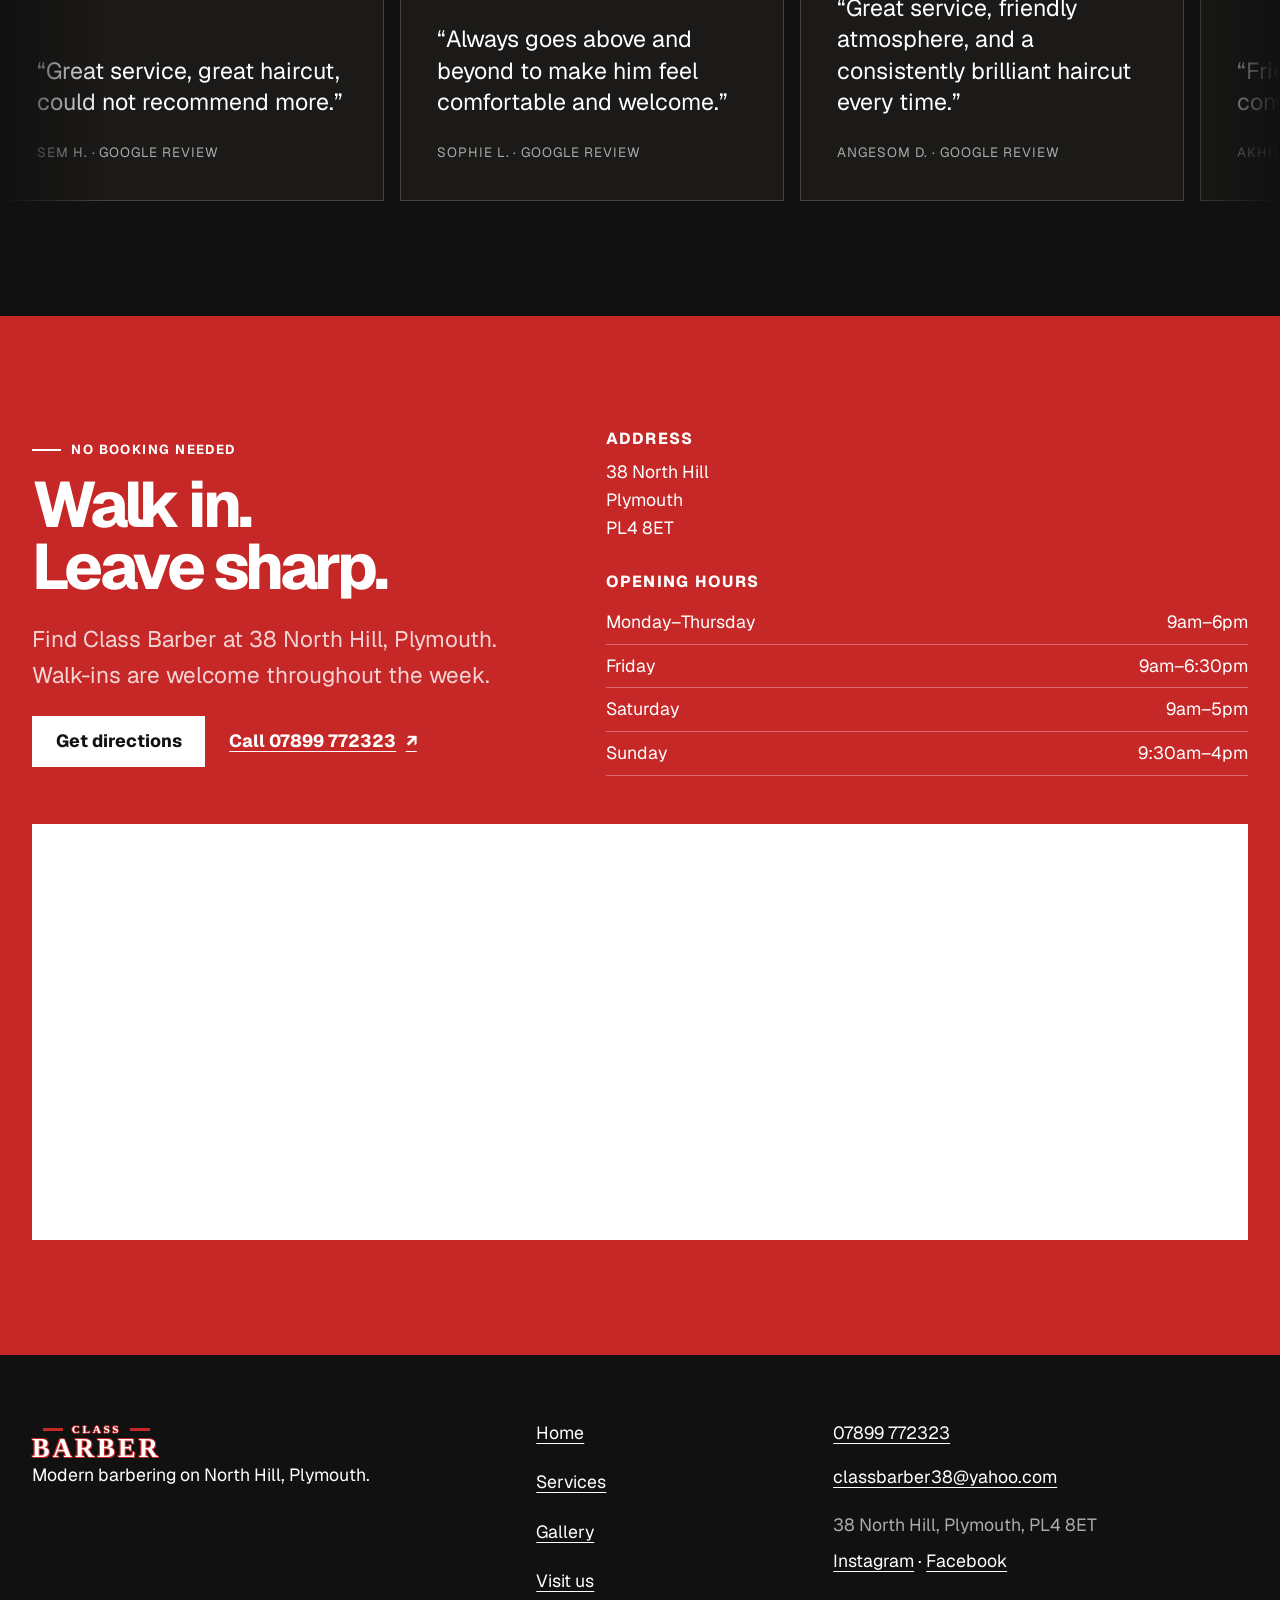
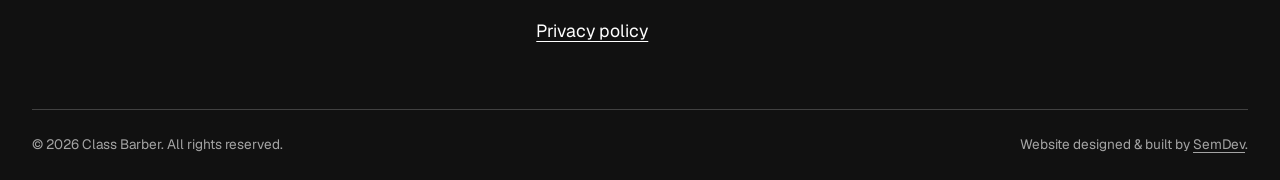
==== commit a02ee79a: "adjust hero" ====
--- a/index.html
+++ b/index.html
@@ -26,7 +26,7 @@
       fetchpriority="high"
     />
     <link rel="stylesheet" href="assets/css/root.css?v=2" />
-    <link rel="stylesheet" href="assets/css/styles.css?v=2" />
+    <link rel="stylesheet" href="assets/css/styles.css?v=3" />
     <script type="application/ld+json">
       {
         "@context": "https://schema.org",
--- a/assets/css/styles.css
+++ b/assets/css/styles.css
@@ -307,7 +307,7 @@
   display: flex;
   align-items: flex-end;
   overflow: hidden;
-  padding-block: clamp(3rem, 10vw, 9rem) 2rem;
+  padding-block: clamp(3rem, 7vw, 5rem) 2rem;
   background: var(--color-ink);
   color: var(--color-white);
 }
@@ -344,7 +344,6 @@
 }
 
 .hero h1 {
-  max-width: 10ch;
   margin-bottom: 1.6rem;
   font-size: var(--heading-1);
 }
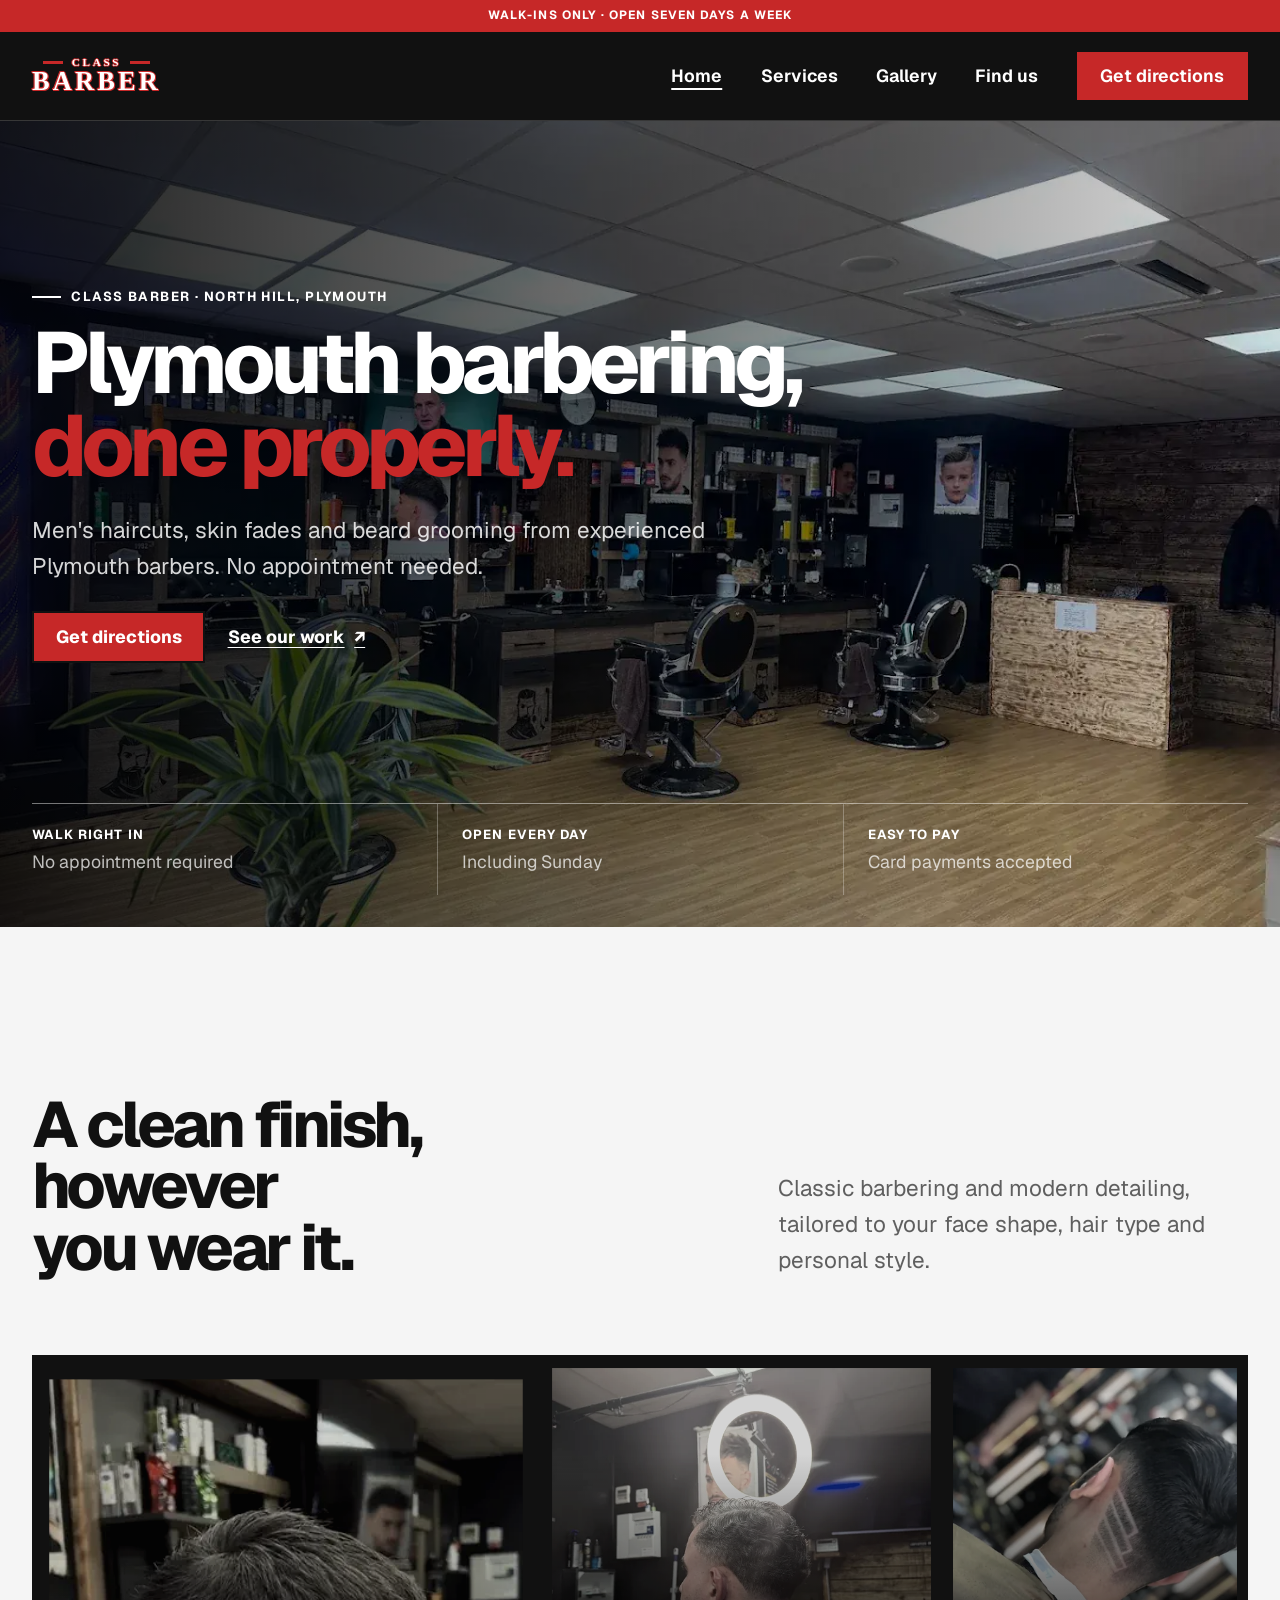
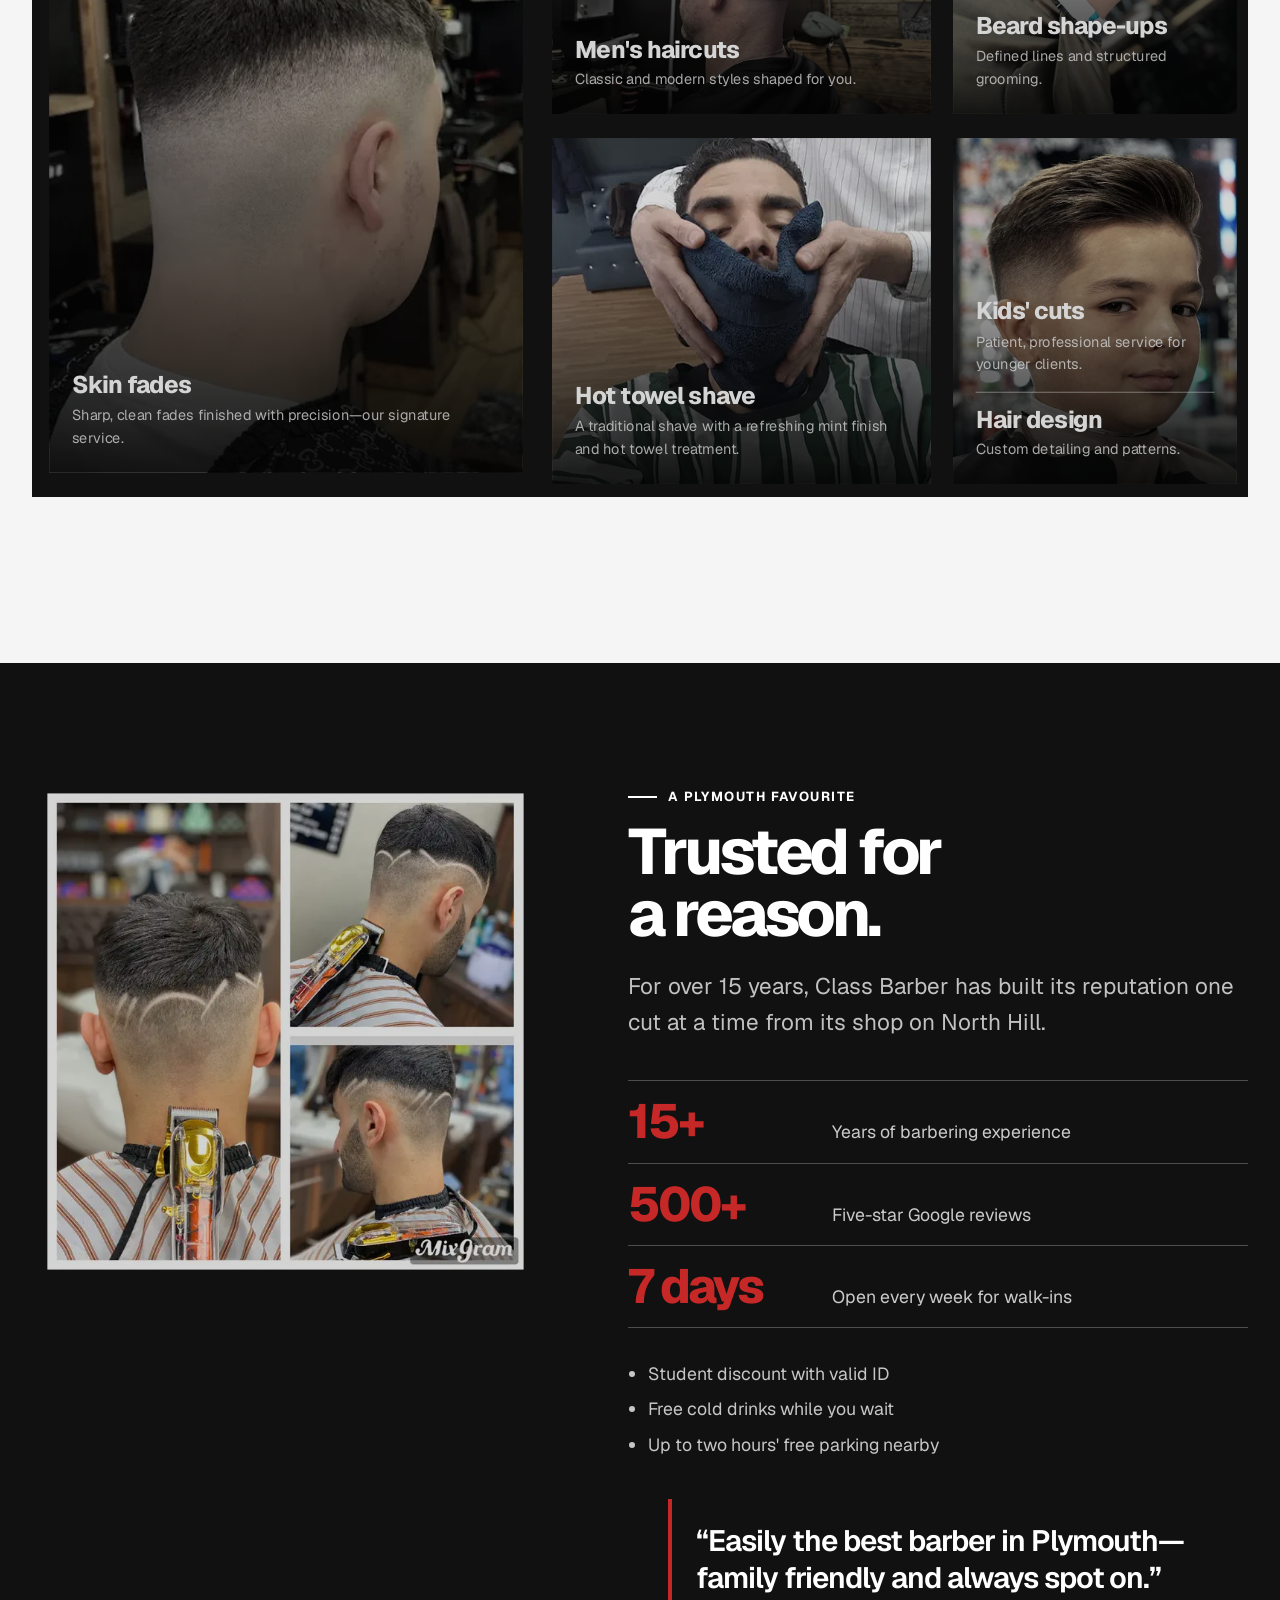
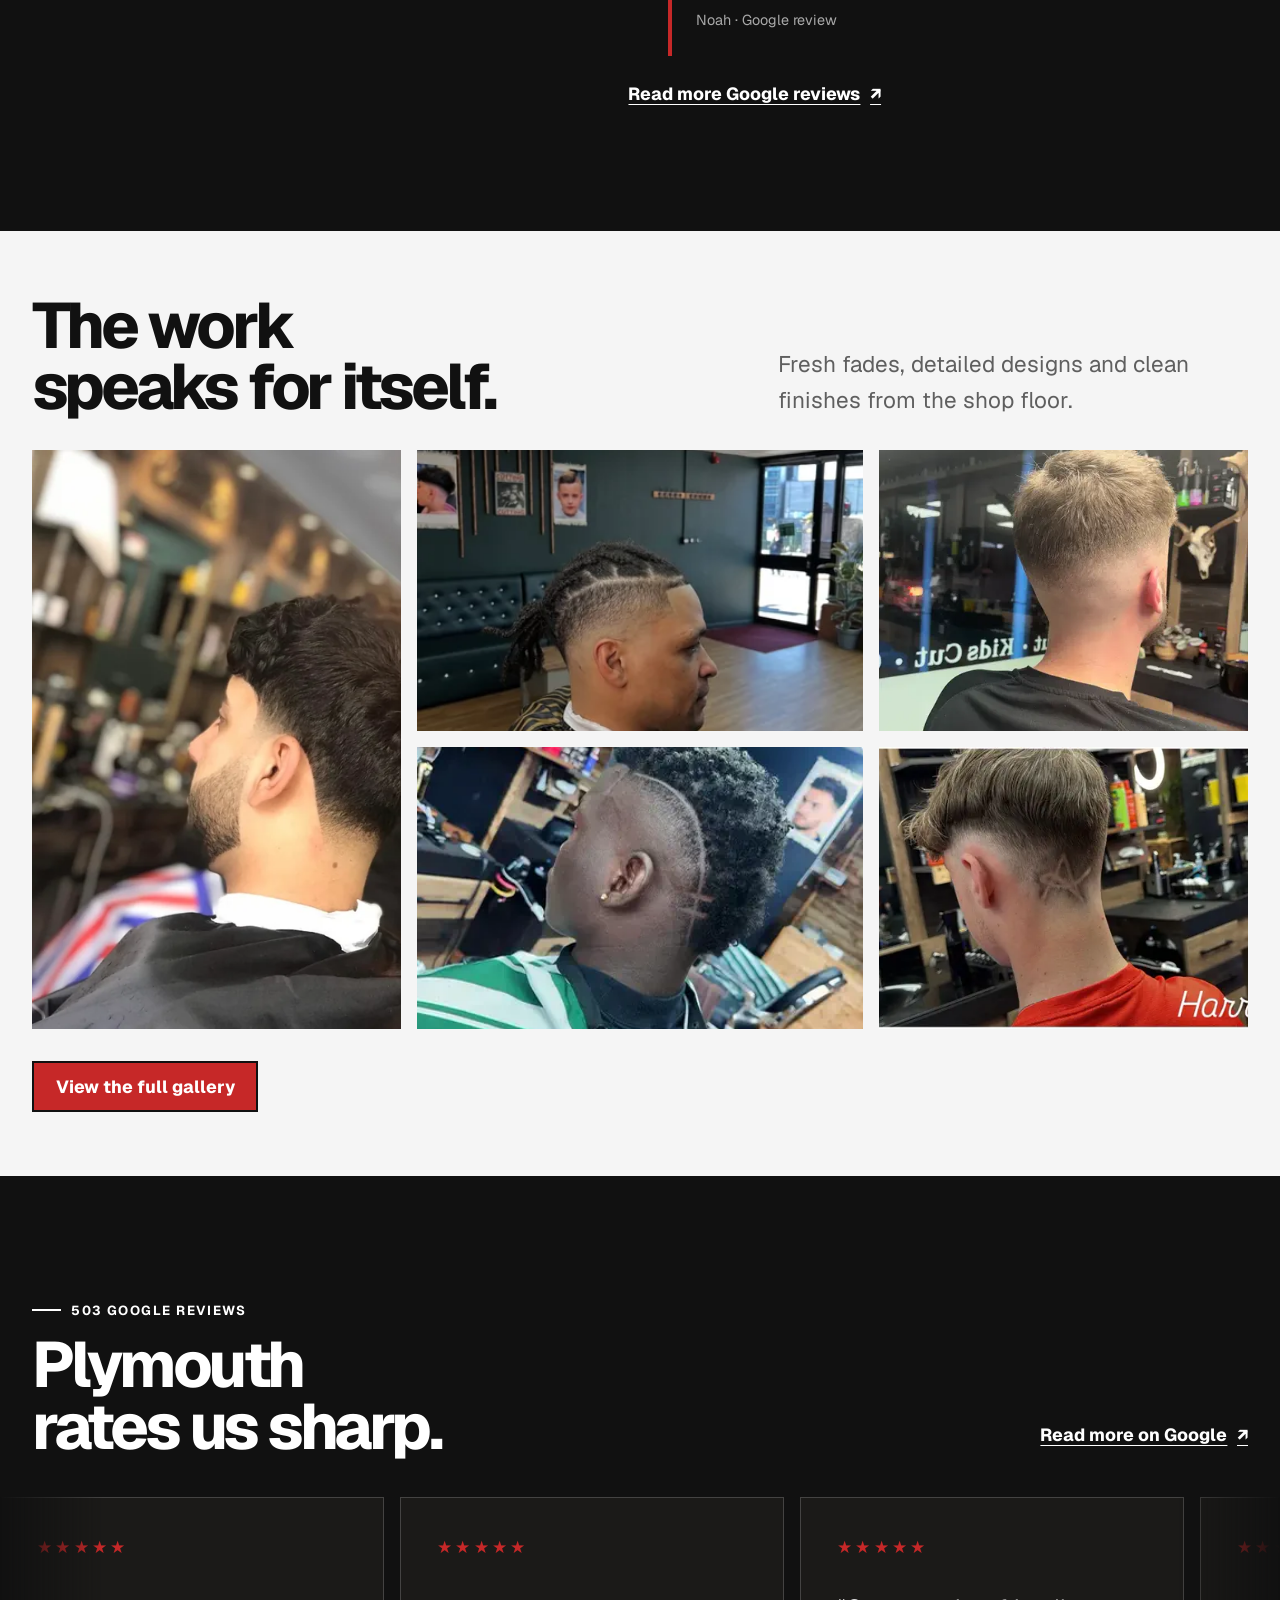
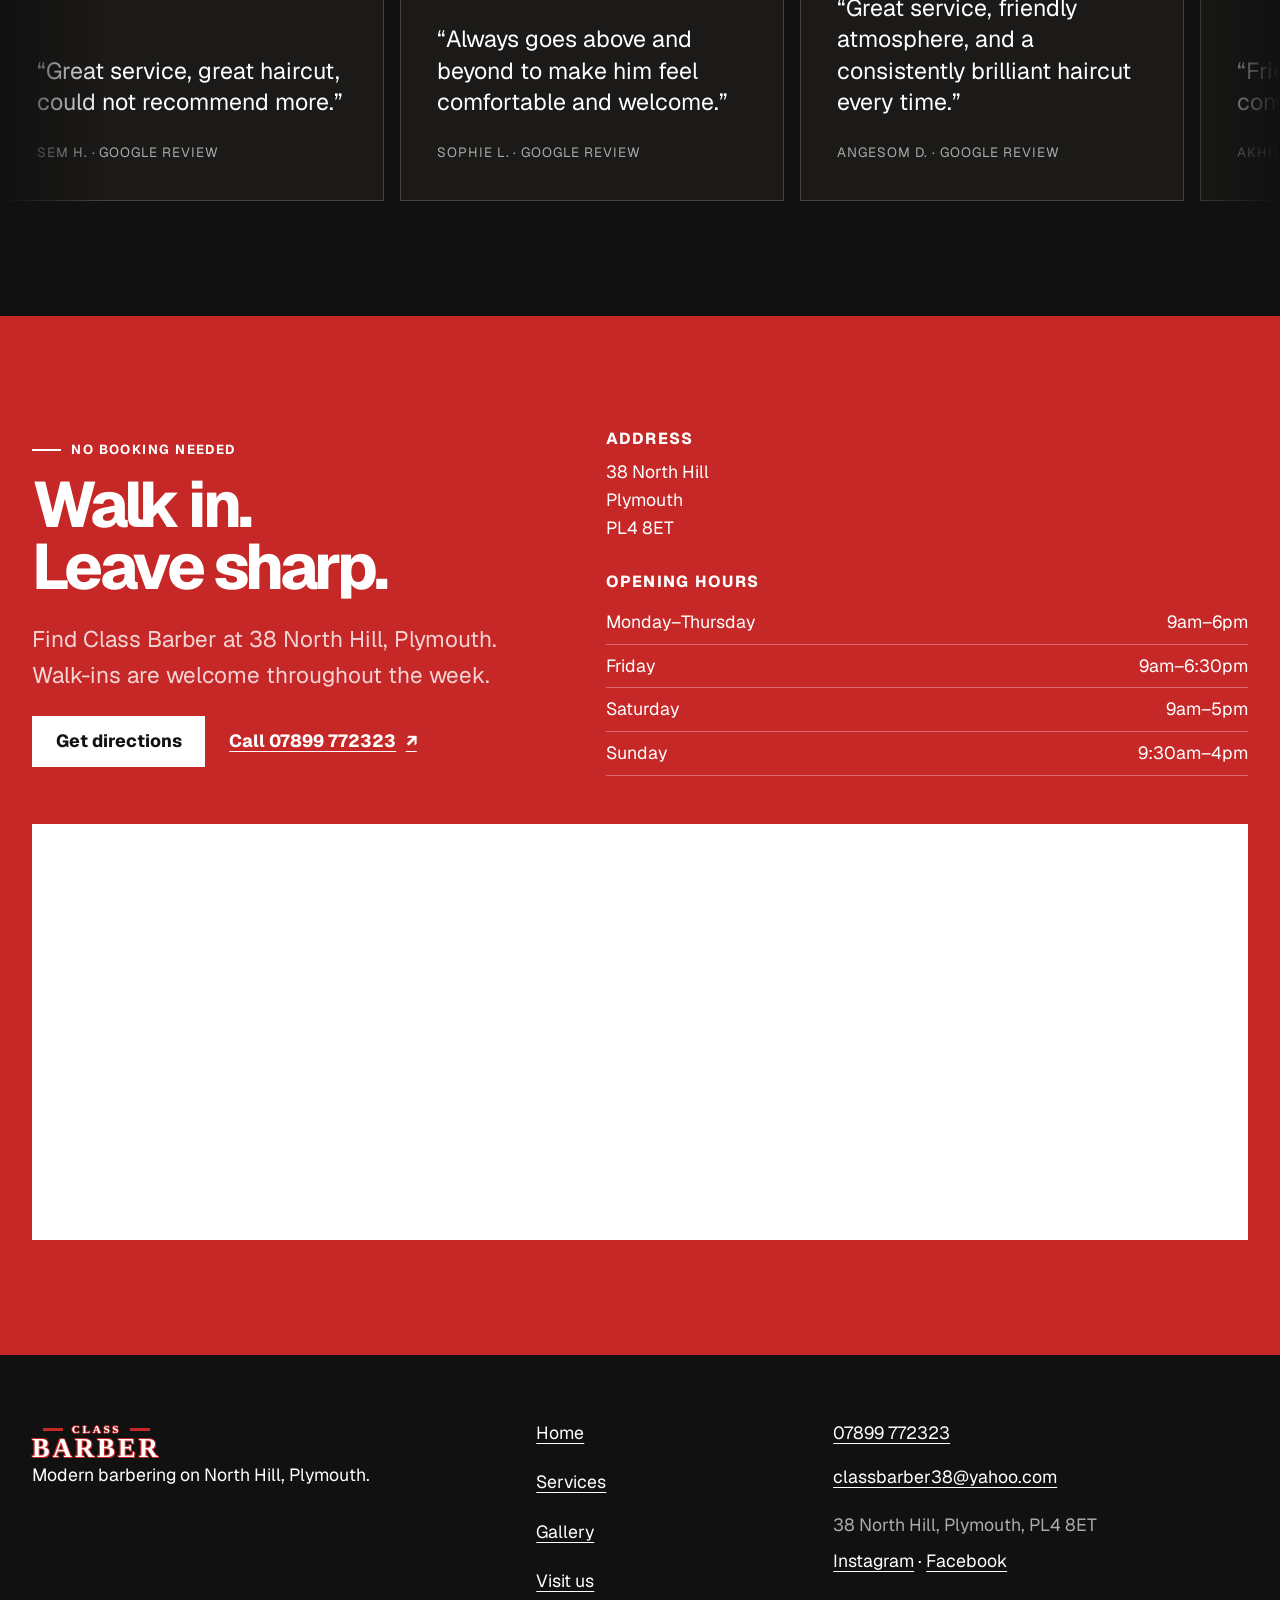
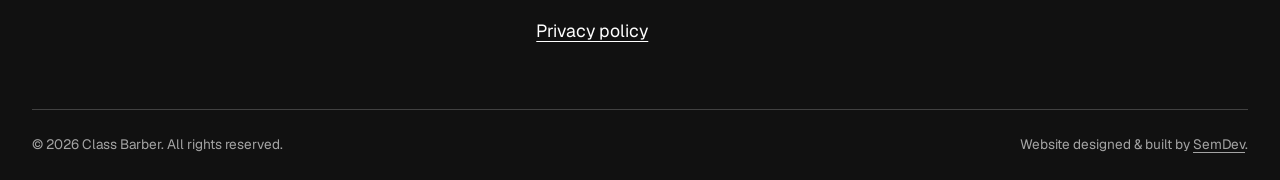
==== commit cda5d0a1: "image optimisation" ====
--- a/index.html
+++ b/index.html
@@ -4,13 +4,29 @@
     <meta charset="utf-8" />
     <meta name="viewport" content="width=device-width, initial-scale=1" />
     <meta name="theme-color" content="#11100e" />
+    <meta
+      name="robots"
+      content="index, follow, max-image-preview:large, max-snippet:-1, max-video-preview:-1"
+    />
     <title>Class Barber | Men's Haircuts &amp; Skin Fades in Plymouth</title>
     <meta
       name="description"
       content="Men's haircuts, skin fades, beard grooming and kids' cuts at Class Barber on North Hill, Plymouth. Walk-ins welcome seven days a week."
     />
     <link rel="canonical" href="https://classbarberuk.com/" />
-    <link rel="icon" href="assets/images/cb-favicon.png" type="image/png" />
+    <link
+      rel="icon"
+      href="assets/images/favicon-32x32.png"
+      type="image/png"
+      sizes="32x32"
+    />
+    <link
+      rel="icon"
+      href="assets/images/favicon-16x16.png"
+      type="image/png"
+      sizes="16x16"
+    />
+    <link rel="apple-touch-icon" href="assets/images/apple-touch-icon.png" />
     <link
       rel="preload"
       href="assets/fonts/geist-variable.woff2"
@@ -20,41 +36,161 @@
     />
     <link
       rel="preload"
-      href="assets/images/class-barber-interior.webp"
+      href="assets/images/class-barber-interior-1360.webp"
       as="image"
       type="image/webp"
+      imagesrcset="assets/images/class-barber-interior-640.webp 640w, assets/images/class-barber-interior-960.webp 960w, assets/images/class-barber-interior-1120.webp 1120w, assets/images/class-barber-interior-1360.webp 1360w"
+      imagesizes="100vw"
       fetchpriority="high"
     />
-    <link rel="stylesheet" href="assets/css/root.css?v=2" />
-    <link rel="stylesheet" href="assets/css/styles.css?v=3" />
+    <link rel="preload" href="assets/css/root.css" as="style" />
+    <link rel="preload" href="assets/css/styles.css" as="style" />
+    <link rel="stylesheet" href="assets/css/root.css" />
+    <link rel="stylesheet" href="assets/css/styles.css" />
     <script type="application/ld+json">
       {
         "@context": "https://schema.org",
         "@type": "HairSalon",
-        "@id": "https://classbarberuk.com/#hair-salon",
+        "@id": "https://classbarberuk.com/#business",
         "name": "Class Barber",
         "url": "https://classbarberuk.com/",
+        "description": "A Plymouth barbershop offering men's haircuts, skin fades, beard shape-ups, hot towel shaves, kids' cuts and custom hair designs.",
         "telephone": "+447899772323",
         "email": "classbarber38@yahoo.com",
-        "description": "A Plymouth barbershop offering men's haircuts, skin fades, beard shape-ups, hot towel shaves, kids' cuts and hair design.",
-        "image": "https://classbarberuk.com/assets/images/class-barber-interior.webp",
+        "image": [
+          "https://classbarberuk.com/assets/images/class-barber-interior.webp",
+          "https://classbarberuk.com/assets/images/class-barber-shop.webp"
+        ],
         "address": {
           "@type": "PostalAddress",
           "streetAddress": "38 North Hill",
           "addressLocality": "Plymouth",
+          "addressRegion": "Devon",
           "postalCode": "PL4 8ET",
           "addressCountry": "GB"
         },
-        "openingHours": [
-          "Mo-Th 09:00-18:00",
-          "Fr 09:00-18:30",
-          "Sa 09:00-17:00",
-          "Su 09:30-16:00"
+        "geo": {
+          "@type": "GeoCoordinates",
+          "latitude": 50.3766959,
+          "longitude": -4.1360078
+        },
+        "hasMap": "https://www.google.com/maps/search/?api=1&query=Class+Barber+38+North+Hill+Plymouth",
+        "currenciesAccepted": "GBP",
+        "openingHoursSpecification": [
+          {
+            "@type": "OpeningHoursSpecification",
+            "dayOfWeek": ["Monday", "Tuesday", "Wednesday", "Thursday"],
+            "opens": "09:00",
+            "closes": "18:00"
+          },
+          {
+            "@type": "OpeningHoursSpecification",
+            "dayOfWeek": "Friday",
+            "opens": "09:00",
+            "closes": "18:30"
+          },
+          {
+            "@type": "OpeningHoursSpecification",
+            "dayOfWeek": "Saturday",
+            "opens": "09:00",
+            "closes": "17:00"
+          },
+          {
+            "@type": "OpeningHoursSpecification",
+            "dayOfWeek": "Sunday",
+            "opens": "09:30",
+            "closes": "16:00"
+          }
         ],
         "sameAs": [
           "https://www.facebook.com/classbarber38/",
           "https://www.instagram.com/classbarber_38"
-        ]
+        ],
+        "hasOfferCatalog": {
+          "@type": "OfferCatalog",
+          "name": "Barbering services",
+          "itemListElement": [
+            {
+              "@type": "Offer",
+              "itemOffered": {
+                "@type": "Service",
+                "name": "Men's haircuts"
+              }
+            },
+            {
+              "@type": "Offer",
+              "itemOffered": {
+                "@type": "Service",
+                "name": "Skin fades"
+              }
+            },
+            {
+              "@type": "Offer",
+              "itemOffered": {
+                "@type": "Service",
+                "name": "Beard shape-ups"
+              }
+            },
+            {
+              "@type": "Offer",
+              "itemOffered": {
+                "@type": "Service",
+                "name": "Hot towel shaves"
+              }
+            },
+            {
+              "@type": "Offer",
+              "itemOffered": {
+                "@type": "Service",
+                "name": "Kids' haircuts"
+              }
+            },
+            {
+              "@type": "Offer",
+              "itemOffered": {
+                "@type": "Service",
+                "name": "Custom hair designs"
+              }
+            }
+          ]
+        }
+      }
+    </script>
+
+    <script type="application/ld+json">
+      {
+        "@context": "https://schema.org",
+        "@type": "WebSite",
+        "@id": "https://classbarberuk.com/#website",
+        "url": "https://classbarberuk.com/",
+        "name": "Class Barber",
+        "alternateName": ["Class Barber Plymouth", "classbarberuk.com"],
+        "publisher": {
+          "@id": "https://classbarberuk.com/#business"
+        }
+      }
+    </script>
+
+    <script type="application/ld+json">
+      {
+        "@context": "https://schema.org",
+        "@type": "WebPage",
+        "@id": "https://classbarberuk.com/#webpage",
+        "url": "https://classbarberuk.com/",
+        "name": "Class Barber | Men's Haircuts & Skin Fades in Plymouth",
+        "description": "Men's haircuts, skin fades, beard grooming and kids' cuts at Class Barber on North Hill, Plymouth. Walk-ins welcome seven days a week.",
+        "isPartOf": {
+          "@id": "https://classbarberuk.com/#website"
+        },
+        "about": {
+          "@id": "https://classbarberuk.com/#business"
+        },
+        "primaryImageOfPage": {
+          "@type": "ImageObject",
+          "url": "https://classbarberuk.com/assets/images/class-barber-interior.webp",
+          "width": 1360,
+          "height": 1020
+        }
       }
     </script>
   </head>
@@ -107,7 +243,14 @@
         <section class="hero" aria-labelledby="hero-title">
           <img
             class="hero-background"
-            src="assets/images/class-barber-interior.webp"
+            src="assets/images/class-barber-interior-1360.webp"
+            srcset="
+              assets/images/class-barber-interior-640.webp   640w,
+              assets/images/class-barber-interior-960.webp   960w,
+              assets/images/class-barber-interior-1120.webp 1120w,
+              assets/images/class-barber-interior-1360.webp 1360w
+            "
+            sizes="100vw"
             alt=""
             width="1360"
             height="1020"
@@ -169,7 +312,12 @@
             <ul class="services-grid">
               <li class="service-card service-card--lead motion-image">
                 <img
-                  src="assets/images/class-barber-skinfade1.webp"
+                  src="assets/images/class-barber-skinfade1-400.webp"
+                  srcset="
+                    assets/images/class-barber-skinfade1-320.webp 320w,
+                    assets/images/class-barber-skinfade1-400.webp 400w
+                  "
+                  sizes="(min-width: 68rem) 38vw, (min-width: 48rem) 60vw, 100vw"
                   alt="Side view of a precise skin fade by Class Barber"
                   width="340"
                   height="366"
@@ -214,7 +362,12 @@
               </li>
               <li class="service-card service-card--wide motion-image">
                 <img
-                  src="assets/images/class-barber-hot-towel.webp"
+                  src="assets/images/class-barber-hot-towel-400.webp"
+                  srcset="
+                    assets/images/class-barber-hot-towel-320.webp 320w,
+                    assets/images/class-barber-hot-towel-400.webp 400w
+                  "
+                  sizes="(min-width: 68rem) 36vw, (min-width: 48rem) 60vw, 100vw"
                   alt="Client receiving a traditional hot towel shave"
                   width="340"
                   height="366"
@@ -259,7 +412,13 @@
           <div class="container proof-layout">
             <figure class="proof-media motion-image">
               <img
-                src="assets/images/class-barber-skinfade.webp"
+                src="assets/images/class-barber-skinfade-800.webp"
+                srcset="
+                  assets/images/class-barber-skinfade-400.webp 400w,
+                  assets/images/class-barber-skinfade-640.webp 640w,
+                  assets/images/class-barber-skinfade-800.webp 800w
+                "
+                sizes="(min-width: 68rem) 46vw, 100vw"
                 alt="Detailed skin fade and hair design completed at Class Barber"
                 width="547"
                 height="547"
@@ -269,7 +428,7 @@
             </figure>
 
             <div class="proof-content">
-              <p class="eyebrow brand-accent">A Plymouth favourite</p>
+              <p class="eyebrow">A Plymouth favourite</p>
               <h2 id="proof-title">Trusted for a reason.</h2>
               <p class="proof-lead">
                 For over 15 years, Class Barber has built its reputation one cut
@@ -336,6 +495,7 @@
                   alt="Taper fade and beard trim by Class Barber"
                   width="340"
                   height="366"
+                  loading="lazy"
                   decoding="async"
                 />
               </li>
@@ -345,33 +505,54 @@
                   alt="Hair and beard taper completed at Class Barber"
                   width="340"
                   height="366"
+                  loading="lazy"
                   decoding="async"
                 />
               </li>
               <li class="cut-gallery-item">
                 <img
-                  src="assets/images/class-barber-high-fade.webp"
+                  src="assets/images/class-barber-high-fade-600.webp"
+                  srcset="
+                    assets/images/class-barber-high-fade-320.webp 320w,
+                    assets/images/class-barber-high-fade-480.webp 480w,
+                    assets/images/class-barber-high-fade-600.webp 600w
+                  "
+                  sizes="(min-width: 48rem) 32vw, 50vw"
                   alt="High fade by Class Barber"
                   width="340"
                   height="366"
+                  loading="lazy"
                   decoding="async"
                 />
               </li>
               <li class="cut-gallery-item">
                 <img
-                  src="assets/images/class-barber-skin-fade.webp"
+                  src="assets/images/class-barber-skin-fade-400.webp"
+                  srcset="
+                    assets/images/class-barber-skin-fade-320.webp 320w,
+                    assets/images/class-barber-skin-fade-400.webp 400w
+                  "
+                  sizes="(min-width: 48rem) 38vw, 50vw"
                   alt="Burst fade with detailed line work by Class Barber"
                   width="340"
                   height="366"
+                  loading="lazy"
                   decoding="async"
                 />
               </li>
               <li class="cut-gallery-item">
                 <img
-                  src="assets/images/class-barber-a-hair-design.webp"
+                  src="assets/images/class-barber-a-hair-design-900.webp"
+                  srcset="
+                    assets/images/class-barber-a-hair-design-320.webp 320w,
+                    assets/images/class-barber-a-hair-design-600.webp 600w,
+                    assets/images/class-barber-a-hair-design-900.webp 900w
+                  "
+                  sizes="(min-width: 48rem) 32vw, 50vw"
                   alt="Letter A hair design by Class Barber"
                   width="340"
                   height="366"
+                  loading="lazy"
                   decoding="async"
                 />
               </li>
